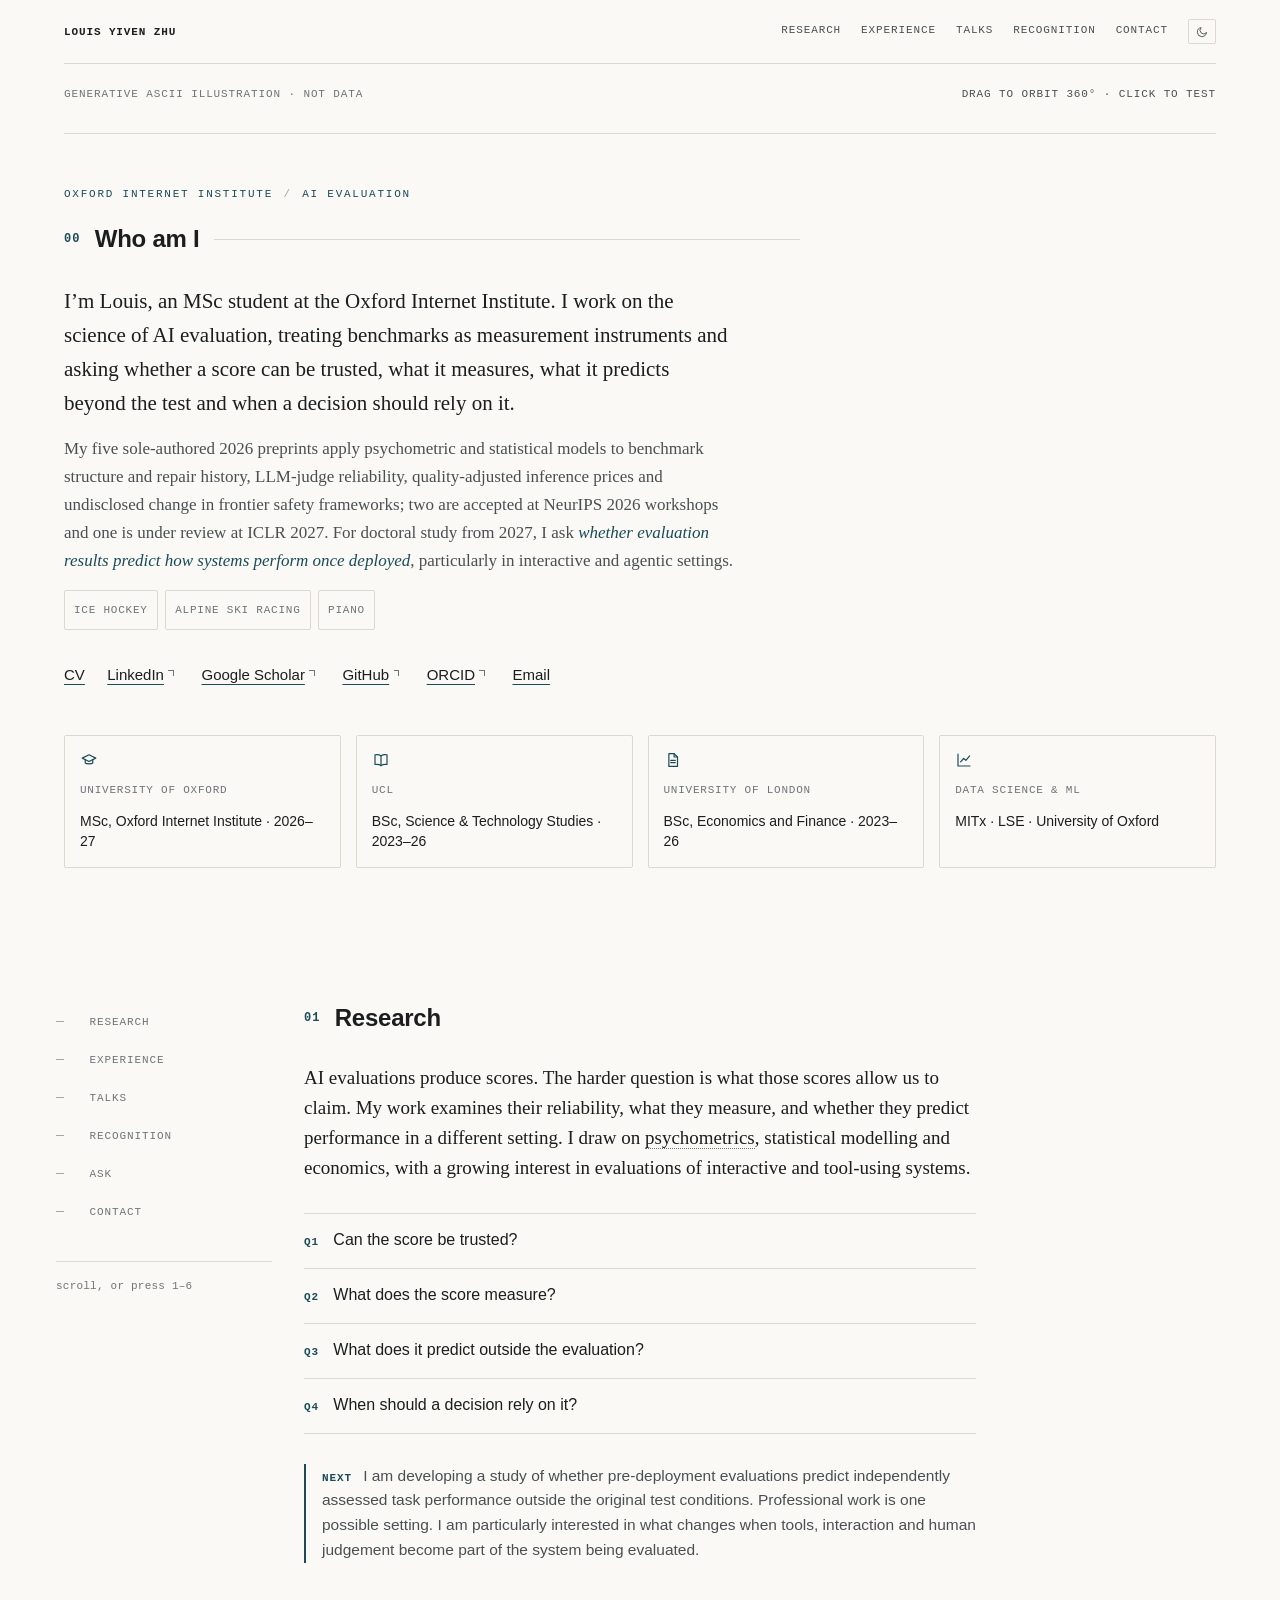
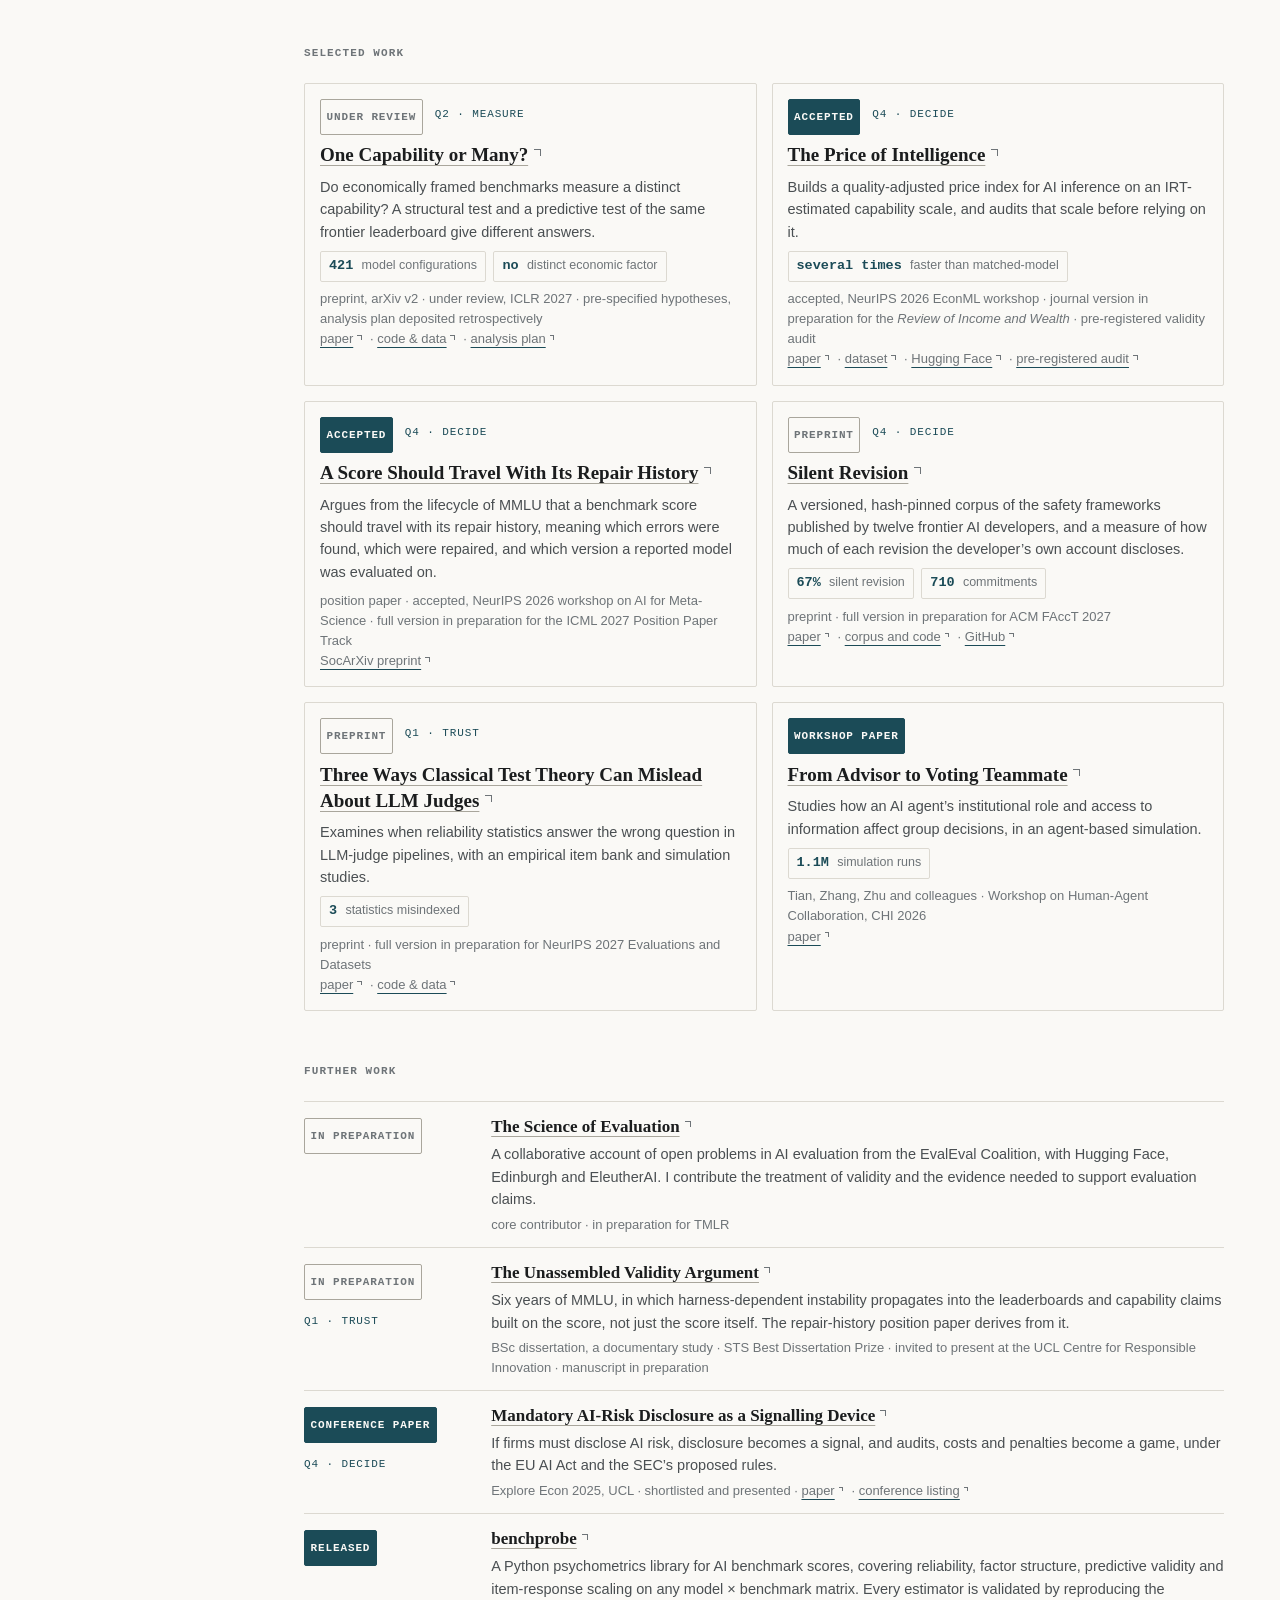
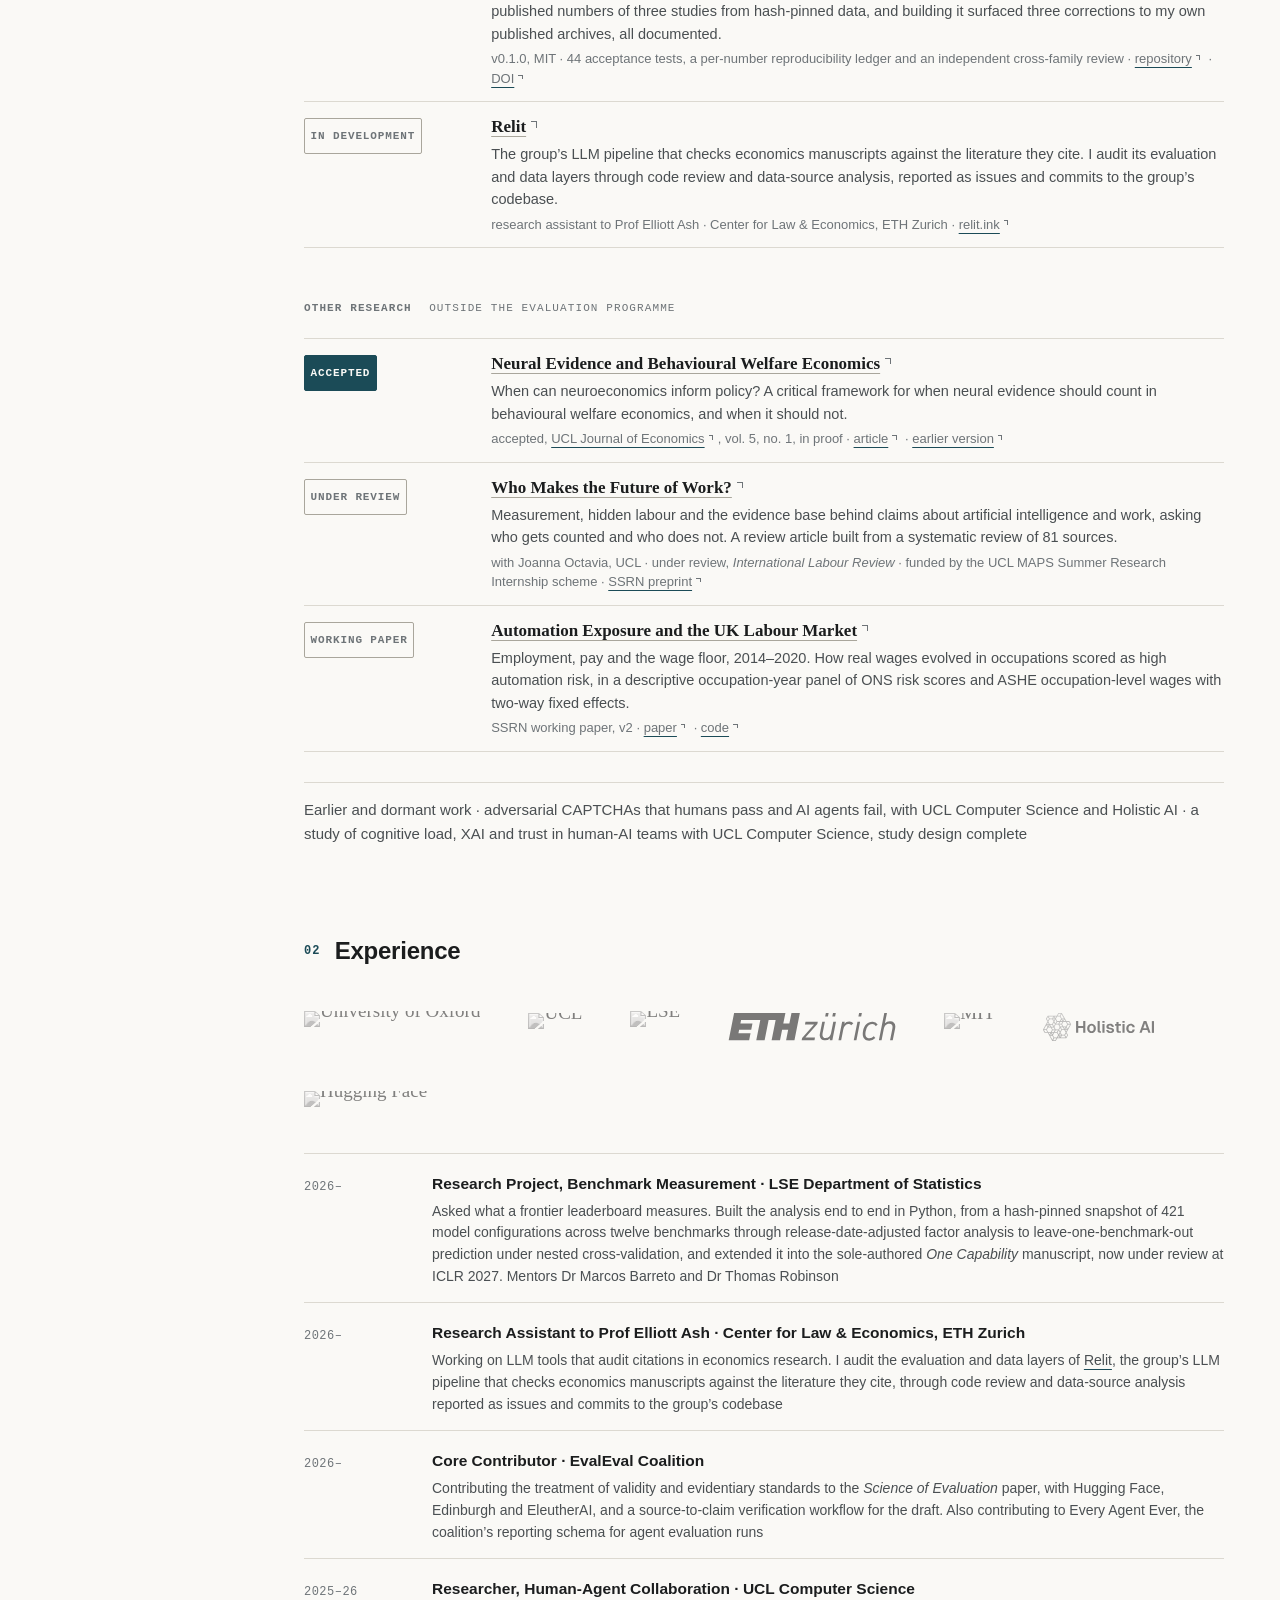
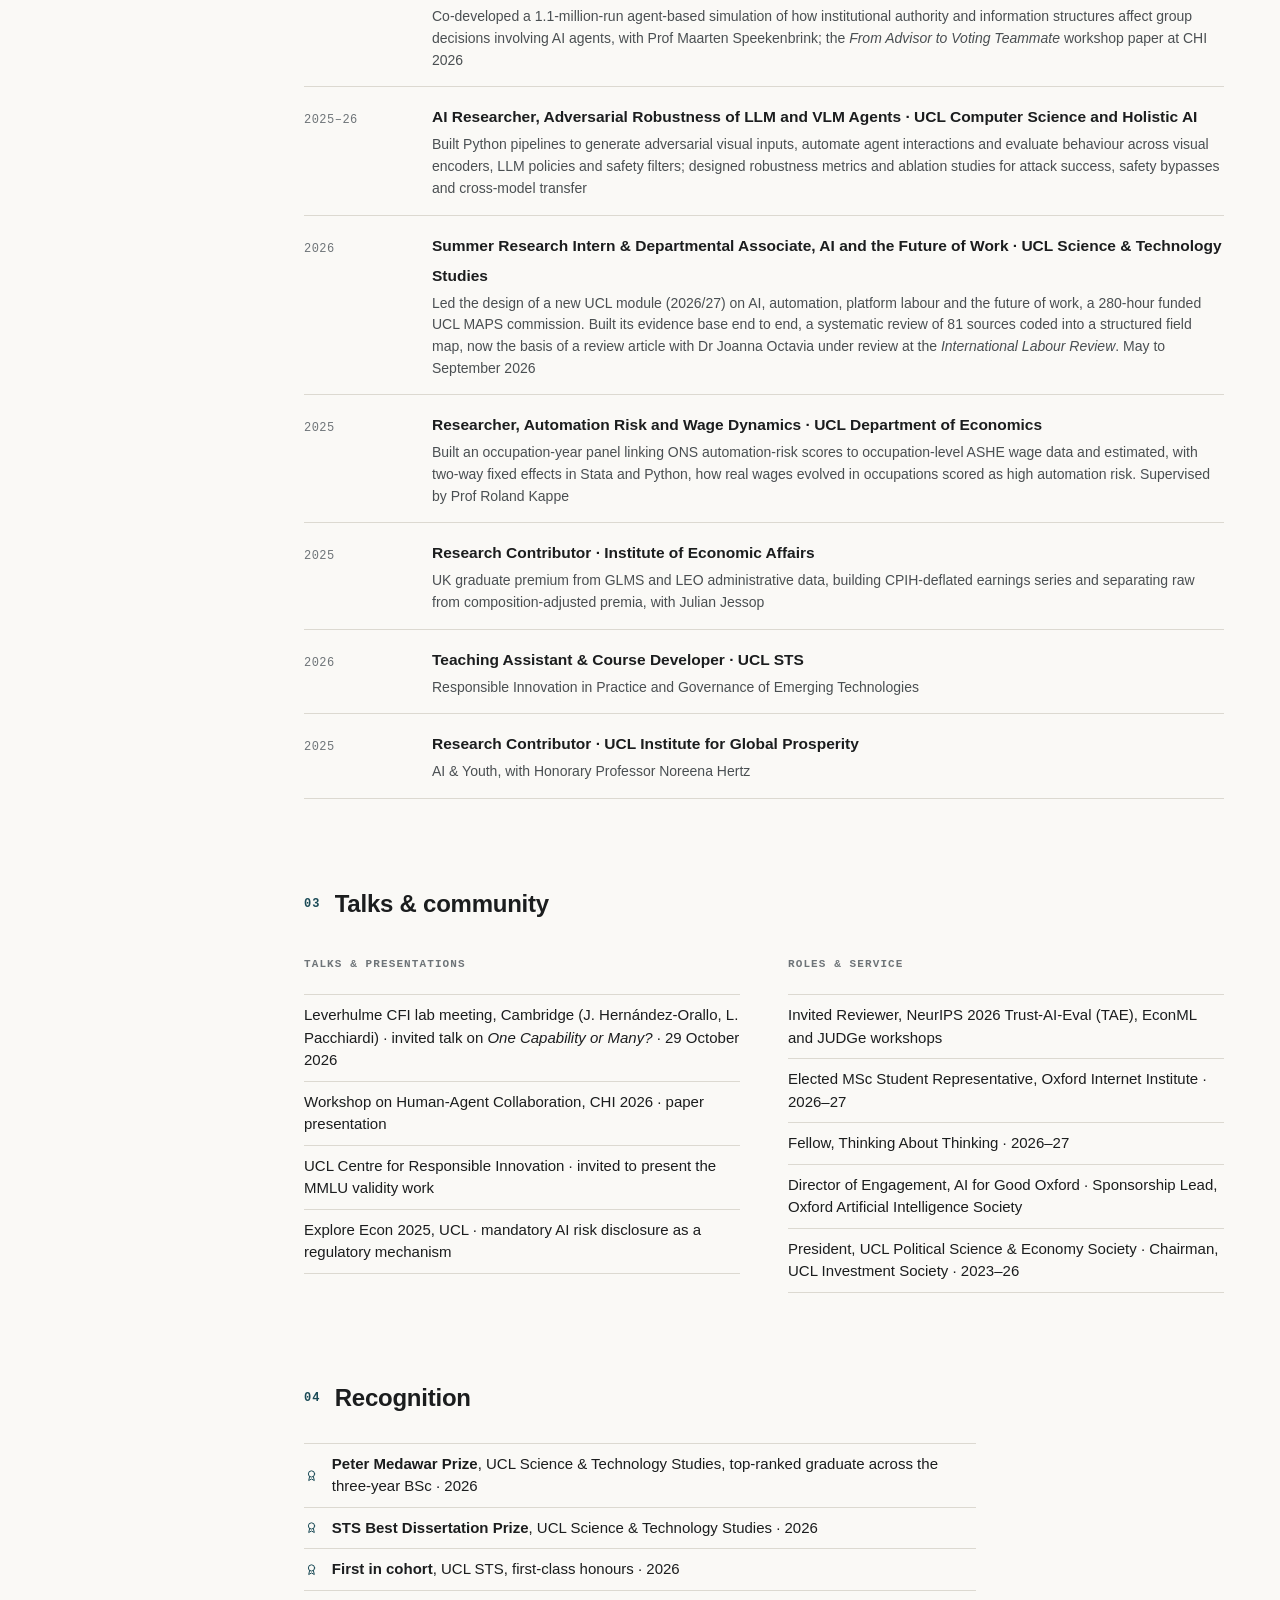
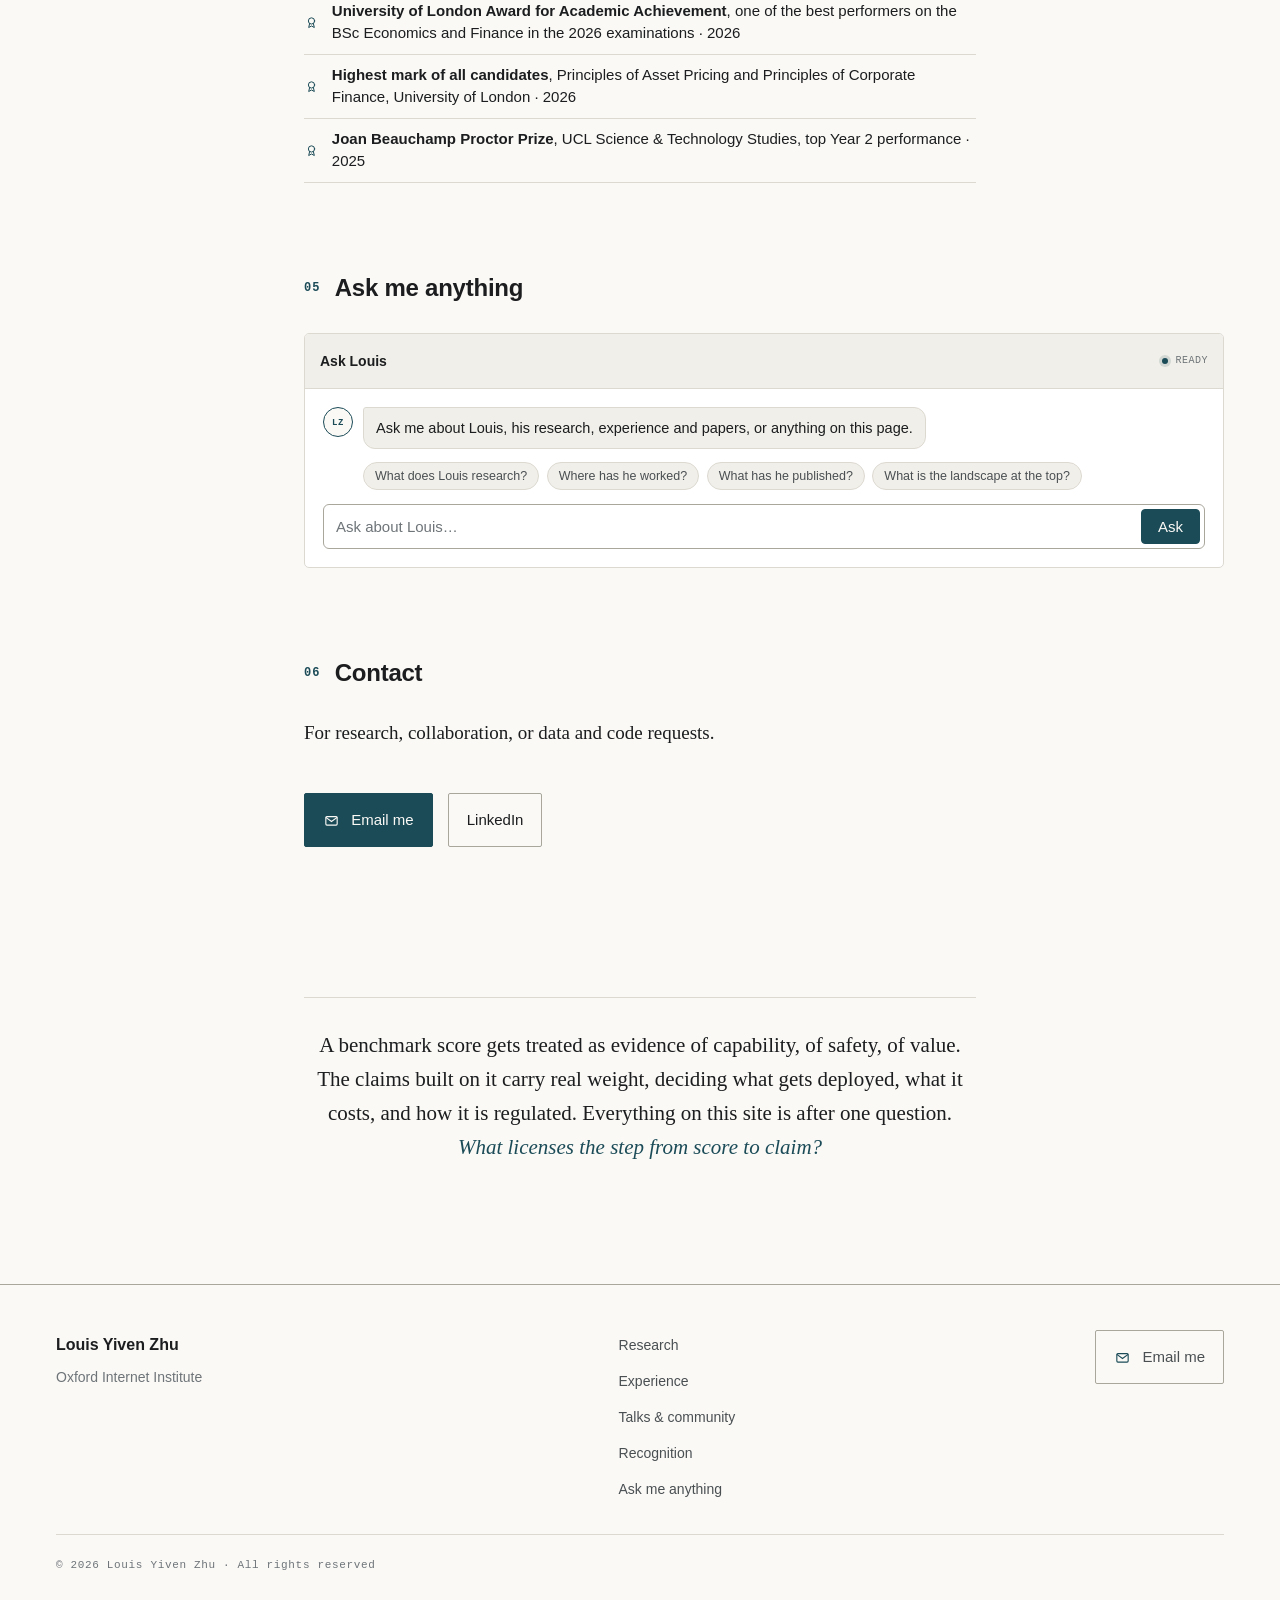
==== index.html @ 369f6ba1 "ETH Zurich role is now Research Assistant to Prof Elliott Ash Experience moves the role to second pl" ====
<!doctype html>
<html lang="en">
<head>
<meta charset="utf-8">
<meta name="viewport" content="width=device-width, initial-scale=1">
<title>Louis Yiven Zhu</title>
<meta name="description" content="Louis Yiven Zhu works on the science of AI evaluation, treating benchmarks as measurement instruments. MSc student, Oxford Internet Institute.">
<meta name="theme-color" content="#FAF9F6">

<link rel="canonical" href="https://louisyzhu.github.io/">
<meta name="author" content="Louis Yiven Zhu">

<!-- who this page is about, for search engines -->
<script type="application/ld+json">
{
  "@context": "https://schema.org",
  "@type": "Person",
  "name": "Louis Yiven Zhu",
  "alternateName": ["Louis Zhu", "Yiven Zhu"],
  "url": "https://louisyzhu.github.io/",
  "description": "Works on the science of AI evaluation, treating benchmarks as measurement instruments and asking whether a score can be trusted, what it measures, what it predicts beyond the test and when a decision should rely on it.",
  "jobTitle": "MSc student, Oxford Internet Institute",
  "affiliation": { "@type": "CollegeOrUniversity", "name": "Oxford Internet Institute, University of Oxford" },
  "alumniOf": [
    { "@type": "CollegeOrUniversity", "name": "UCL" },
    { "@type": "CollegeOrUniversity", "name": "University of London" }
  ],
  "knowsAbout": ["AI evaluation", "predictive validity", "benchmarking", "psychometrics", "LLM-as-judge", "human-AI interaction", "agentic AI", "economics and governance of AI"],
  "email": "mailto:yiven.zhu@oii.ox.ac.uk",
  "sameAs": [
    "https://www.linkedin.com/in/yiven-z",
    "https://scholar.google.com/citations?user=XCeO1nIAAAAJ",
    "https://github.com/louisyzhu",
    "https://orcid.org/0009-0001-5579-0340"
  ]
}
</script>
<meta property="og:type" content="website">
<meta property="og:url" content="https://louisyzhu.github.io/">
<meta property="og:title" content="Louis Yiven Zhu">
<meta property="og:description" content="Science of AI evaluation · benchmarks as measurement instruments · Oxford Internet Institute">
<meta property="og:image" content="https://louisyzhu.github.io/img/og.png">
<meta name="twitter:card" content="summary_large_image">
<meta name="twitter:title" content="Louis Yiven Zhu">
<meta name="twitter:description" content="Science of AI evaluation · benchmarks as measurement instruments · Oxford Internet Institute">
<link rel="icon" href="data:image/svg+xml,%3Csvg xmlns='http://www.w3.org/2000/svg' viewBox='0 0 16 16'%3E%3Crect width='16' height='16' fill='%23FAF9F6'/%3E%3Cg fill='%231B4B57'%3E%3Crect x='1' y='1' width='3' height='3'/%3E%3Crect x='5' y='1' width='3' height='3'/%3E%3Crect x='9' y='1' width='3' height='3' opacity='.55'/%3E%3Crect x='13' y='1' width='2' height='3' opacity='.2'/%3E%3Crect x='1' y='5' width='3' height='3'/%3E%3Crect x='5' y='5' width='3' height='3' opacity='.55'/%3E%3Crect x='9' y='5' width='3' height='3' opacity='.2'/%3E%3Crect x='1' y='9' width='3' height='3' opacity='.55'/%3E%3Crect x='5' y='9' width='3' height='3' opacity='.2'/%3E%3Crect x='1' y='13' width='3' height='2' opacity='.2'/%3E%3C/g%3E%3C/svg%3E">

<!-- runs before first paint so a stored theme never flashes -->
<script>var t=localStorage.getItem('theme');if(t)document.documentElement.style.colorScheme=t;</script>

<link rel="preload" href="fonts/spectral-400.woff2" as="font" type="font/woff2" crossorigin>
<link rel="preload" href="fonts/spectral-600.woff2" as="font" type="font/woff2" crossorigin>
<link rel="preload" href="fonts/public-sans-var.woff2" as="font" type="font/woff2" crossorigin>
<link rel="preload" href="fonts/plex-mono-400.woff2" as="font" type="font/woff2" crossorigin>
<link rel="stylesheet" href="styles.css?v=20261006">
</head>
<body id="top">

<svg style="display:none" aria-hidden="true">
  <symbol id="i-cap" viewBox="0 0 24 24"><path d="M3 9.5L12 5l9 4.5-9 4.5-9-4.5z"/><path d="M7 11.8V16c1.8 1.6 8.2 1.6 10 0v-4.2"/></symbol>
  <symbol id="i-award" viewBox="0 0 24 24"><circle cx="12" cy="9.5" r="5"/><path d="M9 13.8L7.5 20l4.5-2.4L16.5 20 15 13.8"/></symbol>
  <symbol id="i-doc" viewBox="0 0 24 24"><path d="M6.5 3.5h7L18 8v12.5H6.5z"/><path d="M13.5 3.5V8H18"/><path d="M9 12.5h6M9 15.5h6"/></symbol>
  <symbol id="i-chart" viewBox="0 0 24 24"><path d="M4 4v16h16"/><path d="M7.5 14.5l4-4.5 3 2.5 5-6"/></symbol>
  <symbol id="i-box" viewBox="0 0 24 24"><path d="M4.5 8L12 4l7.5 4v8L12 20l-7.5-4z"/><path d="M4.5 8L12 12l7.5-4M12 12v8"/></symbol>
  <symbol id="i-shield" viewBox="0 0 24 24"><path d="M12 3.5l7 2.8V12c0 4.5-3 7-7 8.5-4-1.5-7-4-7-8.5V6.3z"/><path d="M9 11.8l2.2 2.2 4-4.4"/></symbol>
  <symbol id="i-book" viewBox="0 0 24 24"><path d="M12 6.5C10 4.8 7 4.5 4 5v13c3-.5 6-.2 8 1.5 2-1.7 5-2 8-1.5V5c-3-.5-6-.2-8 1.5z"/><path d="M12 6.5v13"/></symbol>
  <symbol id="i-mail" viewBox="0 0 24 24"><rect x="4" y="6.5" width="16" height="12" rx="1.5"/><path d="M4.5 8l7.5 5.5L19.5 8"/></symbol>
  <symbol id="i-moon" viewBox="0 0 24 24"><path d="M19.5 13.5A7.8 7.8 0 1110.5 4.5a6.2 6.2 0 009 9z"/></symbol>
</svg>

<a class="skip-link" href="#research">Skip to content</a>
<div class="progress" aria-hidden="true"><b></b></div>

<div class="topbar">
  <p class="wordmark"><a href="#top">Louis Yiven Zhu</a></p>
  <nav aria-label="Primary">
    <a href="#research">research</a>
    <a href="#experience">experience</a>
    <a href="#talks">talks</a>
    <a href="#recognition">recognition</a>
    <a href="#contact">contact</a>
    <button class="icon-btn" id="theme" type="button" aria-label="Invert colours"><svg class="icon"><use href="#i-moon"/></svg></button>
  </nav>
</div>

<!-- ================================================================
     HERO, a generative illustration.
     A three-dimensional ASCII landscape drawn only in typed characters.
     It encodes no data: the benchmark names are labels on an imaginary
     terrain. Hover bends it, dragging changes the view, and clicking
     sends a pulse across the surface.
     ================================================================ -->
<header class="hero-wrap" id="intro">
  <figure class="banner" id="field" data-scene="frontier" role="img" tabindex="0" aria-label="A decorative, generative ASCII landscape. It encodes no data: the benchmark names are labels on an imaginary terrain. Hover deforms the surface, drag horizontally to orbit through 360 degrees, and click to send a pulse. Arrow keys orbit the scene and Enter sends the same pulse.">
    <noscript><style>.banner .stack{display:none}.banner{border:0}</style></noscript>
    <div class="banner-head" aria-hidden="true">
      <span>Generative ASCII illustration &middot; not data</span>
      <span class="hint frontier-readout">drag to orbit 360&deg; &middot; click to test</span>
    </div>
    <div class="stack" aria-hidden="true">
      <pre class="l-far"></pre>
      <pre class="l-ghost"></pre>
      <pre class="l-mid"></pre>
      <pre class="l-near"></pre>
      <pre class="crest"></pre>
      <div class="mist"></div>
    </div>
  </figure>

  <div class="hero">
    <p class="eyebrow"><span>Oxford Internet Institute</span><span class="eyebrow-sep" aria-hidden="true">/</span><span>AI Evaluation</span></p>
    <h1 class="sec-h"><span class="n">00</span>Who am I</h1>
    <p class="lede">I&rsquo;m Louis, an MSc student at the Oxford Internet Institute. I work on the science of AI evaluation, treating benchmarks as measurement instruments and asking whether a score can be trusted, what it measures, what it predicts beyond the test and when a decision should rely on it.</p>
    <p class="hero-more">My five sole-authored 2026 preprints apply psychometric and statistical models to benchmark structure and repair history, LLM-judge reliability, quality-adjusted inference prices and undisclosed change in frontier safety frameworks; two are accepted at NeurIPS 2026 workshops and one is under review at ICLR 2027. For doctoral study from 2027, I ask <em>whether evaluation results predict how systems perform once deployed</em>, particularly in interactive and agentic settings.</p>
    <p class="offdesk"><span>ice hockey</span><span>alpine ski racing</span><span>piano</span></p>
    <div class="utility">
      <a href="Louis_Zhu_CV_Oct2026.pdf">CV</a>
      <a class="ext" href="https://www.linkedin.com/in/yiven-z">LinkedIn</a>
      <a class="ext" href="https://scholar.google.com/citations?user=XCeO1nIAAAAJ&amp;hl=en">Google Scholar</a>
      <a class="ext" href="https://github.com/louisyzhu">GitHub</a>
      <a class="ext" href="https://orcid.org/0009-0001-5579-0340">ORCID</a>
      <a href="mailto:yiven.zhu@oii.ox.ac.uk">Email</a>
    </div>
  </div>

  <ul class="facts">
    <li class="fact"><svg class="icon"><use href="#i-cap"/></svg><span class="fact-k">University of Oxford</span><span class="fact-v">MSc, Oxford Internet Institute &middot; 2026&ndash;27</span></li>
    <li class="fact"><svg class="icon"><use href="#i-book"/></svg><span class="fact-k">UCL</span><span class="fact-v">BSc, Science &amp; Technology Studies &middot; 2023&ndash;26</span></li>
    <li class="fact"><svg class="icon"><use href="#i-doc"/></svg><span class="fact-k">University of London</span><span class="fact-v">BSc, Economics and Finance &middot; 2023&ndash;26</span></li>
    <li class="fact"><svg class="icon"><use href="#i-chart"/></svg><span class="fact-k">Data Science &amp; ML</span><span class="fact-v">MITx &middot; LSE &middot; University of Oxford</span></li>
  </ul>
</header>

<main>

  <nav class="spine" aria-label="Sections">
    <ol>
      <li><a href="#research"><span>research</span></a></li>
      <li><a href="#experience"><span>experience</span></a></li>
      <li><a href="#talks"><span>talks</span></a></li>
      <li><a href="#recognition"><span>recognition</span></a></li>
      <li><a href="#ask"><span>ask</span></a></li>
      <li><a href="#contact"><span>contact</span></a></li>
    </ol>
    <p class="legend">scroll, or press 1&ndash;6</p>
  </nav>

  <!-- ============================================================ -->
  <section id="research">
    <h2><span class="n">01</span>Research</h2>

    <p>AI evaluations produce scores. The harder question is what those scores allow us to claim. My work examines their reliability, what they measure, and whether they predict performance in a different setting. I draw on <span class="pop term" tabindex="0">psychometrics<span class="pop-body" role="note">The statistics of human testing, which asks whether a test is reliable, comparable, and measuring what it claims.</span></span>, statistical modelling and economics, with a growing interest in evaluations of interactive and tool-using systems.</p>

    <ol class="qlist">
      <li><span class="q-n">Q1</span>Can the score be trusted?</li>
      <li><span class="q-n">Q2</span>What does the score measure?</li>
      <li><span class="q-n">Q3</span>What does it predict outside the evaluation?</li>
      <li><span class="q-n">Q4</span>When should a decision rely on it?</li>
    </ol>

    <p class="next"><span class="next-k">Next</span>I am developing a study of whether pre-deployment evaluations predict independently assessed task performance outside the original test conditions. Professional work is one possible setting. I am particularly interested in what changes when tools, interaction and human judgement become part of the system being evaluated.</p>

    <h3 class="mini-h sub-h" id="selected">Selected work</h3>
    <div class="pubs">
      <article class="pub">
        <div class="pub-top"><span class="status is-pending">under review</span><span class="layer">Q2 &middot; measure</span></div>
        <h4 class="pub-title"><a class="ext" href="https://arxiv.org/abs/2608.29420">One Capability or Many?</a></h4>
        <p>Do economically framed benchmarks measure a distinct capability? A structural test and a predictive test of the same frontier leaderboard give different answers.</p>
        <p class="stat-row">
          <span class="pop"><span class="stat-chip" tabindex="0"><b>421</b> model configurations</span><span class="pop-body" role="note">Hash-pinned frontier model configurations across a frozen battery of twelve benchmarks, four of them economically framed. Of these configurations, 103 carry all three sparsely scored economic benchmarks and 96 carry all twelve.</span></span>
          <span class="pop"><span class="stat-chip" tabindex="0"><b>no</b> distinct economic factor</span><span class="pop-body" role="note">Under the pre-specified dimensionality rule, the economic benchmarks form no distinct factor. Under linear learners, a multi-factor representation of the other benchmarks still predicts held-out economic scores better than a mean-score index, and the advantage reverses for tree learners.</span></span>
        </p>
        <p class="pub-meta">preprint, arXiv v2 &middot; under review, ICLR 2027 &middot; pre-specified hypotheses, analysis plan deposited retrospectively<br><a class="ext" href="https://arxiv.org/abs/2608.29420">paper</a> &middot; <a class="ext" href="https://github.com/louisyzhu/frontier-ai-economic-validity">code &amp; data</a> &middot; <a class="ext" href="https://doi.org/10.17605/OSF.IO/VD34J">analysis plan</a></p>
      </article>

      <article class="pub">
        <div class="pub-top"><span class="status is-published">accepted</span><span class="layer">Q4 &middot; decide</span></div>
        <h4 class="pub-title"><a class="ext" href="https://arxiv.org/abs/2608.29843">The Price of Intelligence</a></h4>
        <p>Builds a quality-adjusted price index for AI inference on an IRT-estimated capability scale, and audits that scale before relying on it.</p>
        <p class="stat-row">
          <span class="pop"><span class="stat-chip" tabindex="0"><b>several times</b> faster than matched-model</span><span class="pop-body" role="note">Quality-adjusted inference prices fell several times faster than matched-model methods record. The figures follow with the revised preprint in November.</span></span>
        </p>
        <p class="pub-meta">accepted, NeurIPS 2026 EconML workshop &middot; journal version in preparation for the <em>Review of Income and Wealth</em> &middot; pre-registered validity audit<br><a class="ext" href="https://arxiv.org/abs/2608.29843">paper</a> &middot; <a class="ext" href="https://doi.org/10.5281/zenodo.22177190">dataset</a> &middot; <a class="ext" href="https://huggingface.co/datasets/louisyzhu/price-of-intelligence">Hugging Face</a> &middot; <a class="ext" href="https://doi.org/10.17605/OSF.IO/5UQJ2">pre-registered audit</a></p>
      </article>

      <article class="pub">
        <div class="pub-top"><span class="status is-published">accepted</span><span class="layer">Q4 &middot; decide</span></div>
        <h4 class="pub-title"><a class="ext" href="https://doi.org/10.31235/osf.io/7bg8r_v2">A Score Should Travel With Its Repair History</a></h4>
        <p>Argues from the lifecycle of MMLU that a benchmark score should travel with its repair history, meaning which errors were found, which were repaired, and which version a reported model was evaluated on.</p>
        <p class="pub-meta">position paper &middot; accepted, NeurIPS 2026 workshop on AI for Meta-Science &middot; full version in preparation for the ICML 2027 Position Paper Track<br><a class="ext" href="https://doi.org/10.31235/osf.io/7bg8r_v2">SocArXiv preprint</a></p>
      </article>

      <article class="pub">
        <div class="pub-top"><span class="status is-pending">preprint</span><span class="layer">Q4 &middot; decide</span></div>
        <h4 class="pub-title"><a class="ext" href="https://arxiv.org/abs/2609.08789">Silent Revision</a></h4>
        <p>A versioned, hash-pinned corpus of the safety frameworks published by twelve frontier AI developers, and a measure of how much of each revision the developer&rsquo;s own account discloses.</p>
        <p class="stat-row">
          <span class="pop"><span class="stat-chip" tabindex="0"><b>67%</b> silent revision</span><span class="pop-body" role="note">Share of material changes not identifiable from the developer&rsquo;s own account of the revision, under the strict criterion, with a 95% interval of 62% to 72%. Under the lenient criterion the share is 53%.</span></span>
          <span class="pop"><span class="stat-chip" tabindex="0"><b>710</b> commitments</span><span class="pop-body" role="note">Commitment instances traced across twelve consecutive version pairs of the developers&rsquo; safety frameworks.</span></span>
        </p>
        <p class="pub-meta">preprint &middot; full version in preparation for ACM FAccT 2027<br><a class="ext" href="https://arxiv.org/abs/2609.08789">paper</a> &middot; <a class="ext" href="https://doi.org/10.5281/zenodo.22670700">corpus and code</a> &middot; <a class="ext" href="https://github.com/louisyzhu/frontier-safety-framework-corpus">GitHub</a></p>
      </article>

      <article class="pub">
        <div class="pub-top"><span class="status is-pending">preprint</span><span class="layer">Q1 &middot; trust</span></div>
        <h4 class="pub-title"><a class="ext" href="https://arxiv.org/abs/2609.29709">Three Ways Classical Test Theory Can Mislead About LLM Judges</a></h4>
        <p>Examines when reliability statistics answer the wrong question in LLM-judge pipelines, with an empirical item bank and simulation studies.</p>
        <p class="stat-row">
          <span class="pop"><span class="stat-chip" tabindex="0"><b>3</b> statistics misindexed</span><span class="pop-body" role="note">KR-20, the dependability index and Livingston-Lewis classification accuracy, each answering a question the judge pipeline does not ask.</span></span>
        </p>
        <p class="pub-meta">preprint &middot; full version in preparation for NeurIPS 2027 Evaluations and Datasets<br><a class="ext" href="https://arxiv.org/abs/2609.29709">paper</a> &middot; <a class="ext" href="https://github.com/louisyzhu/llm-judge-reliability">code &amp; data</a></p>
      </article>

      <article class="pub">
        <div class="pub-top"><span class="status is-published">workshop paper</span></div>
        <h4 class="pub-title"><a class="ext" href="https://chi26workshop-human-agent-collaboration.hailab.io/assets/papers/36%20-%20From%20Advisor%20to%20Voting%20Teammate%20Institutional%20Authority%20and%20Information%20Structures%20of%20AI%20Agents%20in%20Bounded-Rational%20Human%20Groups.pdf">From Advisor to Voting Teammate</a></h4>
        <p>Studies how an AI agent&rsquo;s institutional role and access to information affect group decisions, in an agent-based simulation.</p>
        <p class="stat-row">
          <span class="pop"><span class="stat-chip" tabindex="0"><b>1.1M</b> simulation runs</span><span class="pop-body" role="note">Runs of the agent-based model across authority structures and information conditions. A simulation, not a human-participant experiment.</span></span>
        </p>
        <p class="pub-meta">Tian, Zhang, Zhu and colleagues &middot; Workshop on Human-Agent Collaboration, CHI 2026<br><a class="ext" href="https://chi26workshop-human-agent-collaboration.hailab.io/assets/papers/36%20-%20From%20Advisor%20to%20Voting%20Teammate%20Institutional%20Authority%20and%20Information%20Structures%20of%20AI%20Agents%20in%20Bounded-Rational%20Human%20Groups.pdf">paper</a></p>
      </article>
    </div>

    <h3 class="mini-h sub-h">Further work</h3>
    <ul class="worklist">
      <li>
        <div class="wl-side"><span class="status is-pending">in preparation</span></div>
        <div>
          <h4 class="wl-title"><a class="ext" href="https://evalevalai.com">The Science of Evaluation</a></h4>
          <p class="wl-desc">A collaborative account of open problems in AI evaluation from the EvalEval Coalition, with Hugging Face, Edinburgh and EleutherAI. I contribute the treatment of validity and the evidence needed to support evaluation claims.</p>
          <p class="wl-meta">core contributor &middot; in preparation for TMLR</p>
        </div>
      </li>
      <li>
        <div class="wl-side"><span class="status is-pending">in preparation</span><span class="layer">Q1 &middot; trust</span></div>
        <div>
          <h4 class="wl-title"><a class="ext" href="https://drive.google.com/file/d/16Pul0tHNa0pGW-a8w9Y53BetsqL0BqaO/view">The Unassembled Validity Argument</a></h4>
          <p class="wl-desc">Six years of MMLU, in which harness-dependent instability propagates into the leaderboards and capability claims built on the score, not just the score itself. The repair-history position paper derives from it.</p>
          <p class="wl-meta">BSc dissertation, a documentary study &middot; STS Best Dissertation Prize &middot; invited to present at the UCL Centre for Responsible Innovation &middot; manuscript in preparation</p>
        </div>
      </li>
      <li>
        <div class="wl-side"><span class="status is-published">conference paper</span><span class="layer">Q4 &middot; decide</span></div>
        <div>
          <h4 class="wl-title"><a class="ext" href="https://doi.org/10.2139/ssrn.5736722">Mandatory AI-Risk Disclosure as a Signalling Device</a></h4>
          <p class="wl-desc">If firms must disclose AI risk, disclosure becomes a signal, and audits, costs and penalties become a game, under the EU AI Act and the SEC&rsquo;s proposed rules.</p>
          <p class="wl-meta">Explore Econ 2025, UCL &middot; shortlisted and presented &middot; <a class="ext" href="https://doi.org/10.2139/ssrn.5736722">paper</a> &middot; <a class="ext" href="https://www.ucl.ac.uk/social-historical-sciences/explore-econ-shortlisted-submissions-2025">conference listing</a></p>
        </div>
      </li>
      <li>
        <div class="wl-side"><span class="status is-published">released</span></div>
        <div>
          <h4 class="wl-title"><a class="ext" href="https://github.com/louisyzhu/benchprobe">benchprobe</a></h4>
          <p class="wl-desc">A Python psychometrics library for AI benchmark scores, covering reliability, factor structure, predictive validity and item-response scaling on any model &times; benchmark matrix. Every estimator is validated by reproducing the published numbers of three studies from hash-pinned data, and building it surfaced three corrections to my own published archives, all documented.</p>
          <p class="wl-meta">v0.1.0, MIT &middot; 44 acceptance tests, a per-number reproducibility ledger and an independent cross-family review &middot; <a class="ext" href="https://github.com/louisyzhu/benchprobe">repository</a> &middot; <a class="ext" href="https://doi.org/10.5281/zenodo.22705351">DOI</a></p>
        </div>
      </li>
      <li>
        <div class="wl-side"><span class="status is-pending">in development</span></div>
        <div>
          <h4 class="wl-title"><a class="ext" href="https://relit.ink/">Relit</a></h4>
          <p class="wl-desc">The group&rsquo;s LLM pipeline that checks economics manuscripts against the literature they cite. I audit its evaluation and data layers through code review and data-source analysis, reported as issues and commits to the group&rsquo;s codebase.</p>
          <p class="wl-meta">research assistant to Prof Elliott Ash &middot; Center for Law &amp; Economics, ETH Zurich &middot; <a class="ext" href="https://relit.ink/">relit.ink</a></p>
        </div>
      </li>
    </ul>

    <h3 class="mini-h sub-h">Other research <span class="sub-h-note">outside the evaluation programme</span></h3>
    <ul class="worklist">
      <li>
        <div class="wl-side"><span class="status is-published">accepted</span></div>
        <div>
          <h4 class="wl-title"><a class="ext" href="https://doi.org/10.14324/111.444.2755-0877.2257">Neural Evidence and Behavioural Welfare Economics</a></h4>
          <p class="wl-desc">When can neuroeconomics inform policy? A critical framework for when neural evidence should count in behavioural welfare economics, and when it should not.</p>
          <p class="wl-meta">accepted, <a class="ext" href="https://student-journals.ucl.ac.uk/UJE/">UCL Journal of Economics</a>, vol. 5, no. 1, in proof &middot; <a class="ext" href="https://doi.org/10.14324/111.444.2755-0877.2257">article</a> &middot; <a class="ext" href="https://doi.org/10.48550/arXiv.2511.19548">earlier version</a></p>
        </div>
      </li>
      <li>
        <div class="wl-side"><span class="status is-pending">under review</span></div>
        <div>
          <h4 class="wl-title"><a class="ext" href="https://doi.org/10.2139/ssrn.7544498">Who Makes the Future of Work?</a></h4>
          <p class="wl-desc">Measurement, hidden labour and the evidence base behind claims about artificial intelligence and work, asking who gets counted and who does not. A review article built from a systematic review of 81 sources.</p>
          <p class="wl-meta">with Joanna Octavia, UCL &middot; under review, <em>International Labour Review</em> &middot; funded by the UCL MAPS Summer Research Internship scheme &middot; <a class="ext" href="https://doi.org/10.2139/ssrn.7544498">SSRN preprint</a></p>
        </div>
      </li>
      <li>
        <div class="wl-side"><span class="status is-pending">working paper</span></div>
        <div>
          <h4 class="wl-title"><a class="ext" href="https://doi.org/10.2139/ssrn.5736503">Automation Exposure and the UK Labour Market</a></h4>
          <p class="wl-desc">Employment, pay and the wage floor, 2014&ndash;2020. How real wages evolved in occupations scored as high automation risk, in a descriptive occupation-year panel of ONS risk scores and ASHE occupation-level wages with two-way fixed effects.</p>
          <p class="wl-meta">SSRN working paper, v2 &middot; <a class="ext" href="https://doi.org/10.2139/ssrn.5736503">paper</a> &middot; <a class="ext" href="https://github.com/louisyzhu/ai-risk-uk-wage-panel">code</a></p>
        </div>
      </li>
    </ul>

    <p class="also">Earlier and dormant work &middot; adversarial CAPTCHAs that humans pass and AI agents fail, with UCL&nbsp;Computer&nbsp;Science and Holistic&nbsp;AI &middot; a study of cognitive load, XAI and trust in human-AI teams with UCL&nbsp;Computer&nbsp;Science, study design complete</p>
  </section>

  <!-- ============================================================ -->
  <section id="experience">
    <h2><span class="n">02</span>Experience</h2>

    <div class="orgs" aria-label="Institutions">
      <a href="https://www.oii.ox.ac.uk/" aria-label="Oxford Internet Institute"><img src="img/oxford.svg" alt="University of Oxford" class="org org-tall"></a>
      <a href="https://www.ucl.ac.uk/" aria-label="UCL"><img src="img/ucl.svg" alt="UCL" class="org"></a>
      <a href="https://www.lse.ac.uk/statistics" aria-label="LSE Department of Statistics"><img src="img/lse.svg" alt="LSE" class="org org-tall"></a>
      <a href="https://lawecon.ethz.ch/group/professors/ash.html" aria-label="ETH Zurich, Center for Law and Economics"><img src="img/eth.svg" alt="ETH Zurich" class="org"></a>
      <a href="https://micromasters.mit.edu/ds/" aria-label="MITx MicroMasters in Statistics and Data Science"><img src="img/mit.svg" alt="MIT" class="org"></a>
      <a href="https://www.holisticai.com/" aria-label="Holistic AI"><img src="img/holisticai.svg" alt="Holistic AI" class="org"></a>
      <a href="https://evalevalai.com/" aria-label="EvalEval Coalition"><img src="img/hf.svg" alt="Hugging Face" class="org org-tall"></a>
    </div>

    <div class="xp-list">
      <div class="xp">
        <span class="xp-when">2026&ndash;</span>
        <div class="xp-body">
          <p class="xp-role">Research Project, Benchmark Measurement &middot; LSE Department of Statistics</p>
          <p class="xp-desc">Asked what a frontier leaderboard measures. Built the analysis end to end in Python, from a hash-pinned snapshot of 421 model configurations across twelve benchmarks through release-date-adjusted factor analysis to leave-one-benchmark-out prediction under nested cross-validation, and extended it into the sole-authored <em>One Capability</em> manuscript, now under review at ICLR 2027. Mentors Dr Marcos Barreto and Dr Thomas Robinson</p>
        </div>
      </div>
      <div class="xp">
        <span class="xp-when">2026&ndash;</span>
        <div class="xp-body">
          <p class="xp-role">Research Assistant to Prof Elliott Ash &middot; Center for Law &amp; Economics, ETH Zurich</p>
          <p class="xp-desc">Working on LLM tools that audit citations in economics research. I audit the evaluation and data layers of <a href="https://relit.ink/">Relit</a>, the group&rsquo;s LLM pipeline that checks economics manuscripts against the literature they cite, through code review and data-source analysis reported as issues and commits to the group&rsquo;s codebase</p>
        </div>
      </div>
      <div class="xp">
        <span class="xp-when">2026&ndash;</span>
        <div class="xp-body">
          <p class="xp-role">Core Contributor &middot; EvalEval Coalition</p>
          <p class="xp-desc">Contributing the treatment of validity and evidentiary standards to the <em>Science of Evaluation</em> paper, with Hugging Face, Edinburgh and EleutherAI, and a source-to-claim verification workflow for the draft. Also contributing to Every Agent Ever, the coalition&rsquo;s reporting schema for agent evaluation runs</p>
        </div>
      </div>
      <div class="xp">
        <span class="xp-when">2025&ndash;26</span>
        <div class="xp-body">
          <p class="xp-role">Researcher, Human-Agent Collaboration &middot; UCL Computer Science</p>
          <p class="xp-desc">Co-developed a 1.1-million-run agent-based simulation of how institutional authority and information structures affect group decisions involving AI agents, with Prof Maarten Speekenbrink; the <em>From Advisor to Voting Teammate</em> workshop paper at CHI 2026</p>
        </div>
      </div>
      <div class="xp">
        <span class="xp-when">2025&ndash;26</span>
        <div class="xp-body">
          <p class="xp-role">AI Researcher, Adversarial Robustness of LLM and VLM Agents &middot; UCL Computer Science and Holistic AI</p>
          <p class="xp-desc">Built Python pipelines to generate adversarial visual inputs, automate agent interactions and evaluate behaviour across visual encoders, LLM policies and safety filters; designed robustness metrics and ablation studies for attack success, safety bypasses and cross-model transfer</p>
        </div>
      </div>
      <div class="xp">
        <span class="xp-when">2026</span>
        <div class="xp-body">
          <p class="xp-role">Summer Research Intern &amp; Departmental Associate, AI and the Future of Work &middot; UCL Science &amp; Technology Studies</p>
          <p class="xp-desc">Led the design of a new UCL module (2026/27) on AI, automation, platform labour and the future of work, a 280-hour funded UCL MAPS commission. Built its evidence base end to end, a systematic review of 81 sources coded into a structured field map, now the basis of a review article with Dr Joanna Octavia under review at the <em>International Labour Review</em>. May to September 2026</p>
        </div>
      </div>
      <div class="xp">
        <span class="xp-when">2025</span>
        <div class="xp-body">
          <p class="xp-role">Researcher, Automation Risk and Wage Dynamics &middot; UCL Department of Economics</p>
          <p class="xp-desc">Built an occupation-year panel linking ONS automation-risk scores to occupation-level ASHE wage data and estimated, with two-way fixed effects in Stata and Python, how real wages evolved in occupations scored as high automation risk. Supervised by Prof Roland Kappe</p>
        </div>
      </div>
      <div class="xp">
        <span class="xp-when">2025</span>
        <div class="xp-body">
          <p class="xp-role">Research Contributor &middot; Institute of Economic Affairs</p>
          <p class="xp-desc">UK graduate premium from GLMS and LEO administrative data, building CPIH-deflated earnings series and separating raw from composition-adjusted premia, with Julian Jessop</p>
        </div>
      </div>
      <div class="xp">
        <span class="xp-when">2026</span>
        <div class="xp-body">
          <p class="xp-role">Teaching Assistant &amp; Course Developer &middot; UCL STS</p>
          <p class="xp-desc">Responsible Innovation in Practice and Governance of Emerging Technologies</p>
        </div>
      </div>
      <div class="xp">
        <span class="xp-when">2025</span>
        <div class="xp-body">
          <p class="xp-role">Research Contributor &middot; UCL Institute for Global Prosperity</p>
          <p class="xp-desc">AI &amp; Youth, with Honorary Professor Noreena Hertz</p>
        </div>
      </div>
    </div>
  </section>

  <!-- ============================================================ -->
  <section id="talks">
    <h2><span class="n">03</span>Talks &amp; community</h2>

    <div class="cols-2">
      <div>
        <h3 class="mini-h">Talks &amp; presentations</h3>
        <ul class="plain-list">
          <li>Leverhulme CFI lab meeting, Cambridge (J. Hern&aacute;ndez-Orallo, L. Pacchiardi) &middot; invited talk on <em>One Capability or Many?</em> &middot; 29 October 2026</li>
          <li>Workshop on Human-Agent Collaboration, CHI 2026 &middot; paper presentation</li>
          <li>UCL Centre for Responsible Innovation &middot; invited to present the MMLU validity work</li>
          <li>Explore Econ 2025, UCL &middot; mandatory AI risk disclosure as a regulatory mechanism</li>
        </ul>
      </div>
      <div>
        <h3 class="mini-h">Roles &amp; service</h3>
        <ul class="plain-list">
          <li>Invited Reviewer, NeurIPS 2026 Trust-AI-Eval (TAE), EconML and JUDGe workshops</li>
          <li>Elected MSc Student Representative, Oxford Internet Institute &middot; 2026&ndash;27</li>
          <li>Fellow, Thinking About Thinking &middot; 2026&ndash;27</li>
          <li>Director of Engagement, AI for Good Oxford &middot; Sponsorship Lead, Oxford Artificial Intelligence Society</li>
          <li>President, UCL Political Science &amp; Economy Society &middot; Chairman, UCL Investment Society &middot; 2023&ndash;26</li>
        </ul>
      </div>
  </section>

  <!-- ============================================================ -->
  <section id="recognition">
    <h2><span class="n">04</span>Recognition</h2>

    <ul class="plain-list award-list">
      <li><svg class="icon"><use href="#i-award"/></svg><span><strong>Peter Medawar Prize</strong>, UCL Science &amp; Technology Studies, top-ranked graduate across the three-year BSc &middot; 2026</span></li>
      <li><svg class="icon"><use href="#i-award"/></svg><span><strong>STS Best Dissertation Prize</strong>, UCL Science &amp; Technology Studies &middot; 2026</span></li>
      <li><svg class="icon"><use href="#i-award"/></svg><span><strong>First in cohort</strong>, UCL STS, first-class honours &middot; 2026</span></li>
      <li><svg class="icon"><use href="#i-award"/></svg><span><strong>University of London Award for Academic Achievement</strong>, one of the best performers on the BSc Economics and Finance in the 2026 examinations &middot; 2026</span></li>
      <li><svg class="icon"><use href="#i-award"/></svg><span><strong>Highest mark of all candidates</strong>, Principles of Asset Pricing and Principles of Corporate Finance, University of London &middot; 2026</span></li>
      <li><svg class="icon"><use href="#i-award"/></svg><span><strong>Joan Beauchamp Proctor Prize</strong>, UCL Science &amp; Technology Studies, top Year 2 performance &middot; 2025</span></li>
    </ul>
  </section>

  <!-- ============================================================ -->
  <section id="ask">
    <h2><span class="n">05</span>Ask me anything</h2>

    <div class="chat">
      <div class="chat-head">
        <div>
          <strong>Ask Louis</strong>
        </div>
        <span class="chat-state"><i></i>ready</span>
      </div>
      <div class="chat-log" id="chat-log" aria-live="polite"></div>
      <div class="chat-chips" id="chat-chips">
        <button type="button">What does Louis research?</button>
        <button type="button">Where has he worked?</button>
        <button type="button">What has he published?</button>
        <button type="button">What is the landscape at the top?</button>
      </div>
      <form class="chat-bar" id="chat-form">
        <input id="chat-in" type="text" placeholder="Ask about Louis&hellip;" autocomplete="off" aria-label="Ask a question about Louis">
        <button class="email-card" type="submit">Ask</button>
      </form>
    </div>
  </section>

  <!-- ============================================================ -->
  <section id="contact">
    <h2><span class="n">06</span>Contact</h2>

    <p>For research, collaboration, or data and code requests.</p>

    <p class="email"><a class="email-card" href="mailto:yiven.zhu@oii.ox.ac.uk"><svg class="icon"><use href="#i-mail"/></svg>Email me</a>
    <a class="email-card" href="https://www.linkedin.com/in/yiven-z">LinkedIn</a></p>
  </section>

</main>

<aside class="outro">
  <p>A benchmark score gets treated as evidence of capability, of safety, of value. The claims built on it carry real weight, deciding what gets deployed, what it costs, and how it is regulated. Everything on this site is after one question. <em>What licenses the step from score to claim?</em></p>
</aside>

<footer class="page-footer">
  <div class="foot-grid">
    <div>
      <p class="foot-name">Louis Yiven Zhu</p>
      <p class="foot-sub">Oxford Internet Institute</p>
    </div>
    <nav class="foot-toc" aria-label="Footer">
      <a href="#research">Research</a>
      <a href="#experience">Experience</a>
      <a href="#talks">Talks &amp; community</a>
      <a href="#recognition">Recognition</a>
      <a href="#ask">Ask me anything</a>
    </nav>
    <div class="foot-contact">
      <a class="email-card" href="mailto:yiven.zhu@oii.ox.ac.uk"><svg class="icon"><use href="#i-mail"/></svg>Email me</a>
    </div>
  </div>
  <p class="foot-legal">&copy; 2026 Louis Yiven Zhu &middot; All rights reserved</p>
</footer>

<script src="banner.js?v=20261006"></script>
<script src="site.js?v=20261006"></script>
<script src="ask.js?v=20261006"></script>
</body>
</html>
---- styles.css ----
/* =====================================================================
   Louis Yiven Zhu — personal site
   hand-written. no build step. no framework. no CDN.

   Bone paper, one petrol ink for meaning, Spectral for prose,
   Public Sans for labels, Plex Mono for data. Margins sit on a 30px
   grid; colour is never decorative.
   ===================================================================== */

/* ------------------------------------------------------------------ */
/* 0. FACES — all SIL OFL, all first-party                             */
/* ------------------------------------------------------------------ */

@font-face {
  font-family: "Spectral";
  src: url("fonts/spectral-400.woff2") format("woff2");
  font-weight: 400; font-style: normal; font-display: swap;
}
@font-face {
  font-family: "Spectral";
  src: url("fonts/spectral-400i.woff2") format("woff2");
  font-weight: 400; font-style: italic; font-display: swap;
}
@font-face {
  font-family: "Spectral";
  src: url("fonts/spectral-600.woff2") format("woff2");
  font-weight: 600; font-style: normal; font-display: swap;
}
@font-face {
  font-family: "Public Sans";
  src: url("fonts/public-sans-var.woff2") format("woff2");
  font-weight: 100 900; font-style: normal; font-display: swap;
}
@font-face {
  font-family: "IBM Plex Mono";
  src: url("fonts/plex-mono-400.woff2") format("woff2");
  font-weight: 400; font-style: normal; font-display: swap;
}
@font-face {
  font-family: "IBM Plex Mono";
  src: url("fonts/plex-mono-600.woff2") format("woff2");
  font-weight: 600; font-style: normal; font-display: swap;
}

/* ------------------------------------------------------------------ */
/* 1. TOKENS                                                           */
/* ------------------------------------------------------------------ */

:root {
  /* light is the default for everyone; dark is a choice via the toggle */
  color-scheme: light;

  /* surfaces */
  --paper:        light-dark(#FAF9F6, #16181A);
  --paper-sunk:   light-dark(#F1EFE9, #1E2124);
  --paper-raised: light-dark(#FFFFFF, #23272A);

  /* inks */
  --ink:          light-dark(#1B1D1E, #E6E4DF);
  --ink-2:        light-dark(#4A4F52, #B2AFa8);
  --ink-3:        light-dark(#6E7478, #8C9092);

  /* rules */
  --rule:         light-dark(#DCD9D1, #32373A);
  --rule-strong:  light-dark(#A9A69C, #4C5255);

  /* signal — dark mode runs muted eucalyptus, not neon cyan */
  --signal:       light-dark(#1B4B57, #9FC6BB);
  --signal-lift:  light-dark(#0F3944, #C2DCD3);
  --signal-wash:  light-dark(rgba(27, 75, 87, .14), rgba(159, 198, 187, .16));

  /* The field has three legible depths. Teal identifies the moving
     capability frontier and user-triggered evaluation pulses. */
  --line-far:     light-dark(#BCBAB4, #484E4F);
  --line-mid:     light-dark(#858985, #717978);
  --line-near:    light-dark(#4E5453, #AAB0AC);
  --line-accent:  light-dark(#1B5961, #9FC6BB);

  /* type */
  --font-prose: "Spectral", Charter, "Iowan Old Style", Georgia, serif;
  --font-label: "Public Sans", -apple-system, "Helvetica Neue", Arial, sans-serif;
  --font-data:  "IBM Plex Mono", ui-monospace, "SF Mono", Menlo, monospace;

  /* rhythm */
  --line: 30px;
  --measure: 42rem;
  --note: 14rem;
  --gutter: 2rem;
  --edge: 1.5rem;
  --page-max: 1200px;

  /* motion */
  --ease-quiet: cubic-bezier(.22, .61, .36, 1);
  --ease-tick:  cubic-bezier(.40, .00, .20, 1);
}

/* ------------------------------------------------------------------ */
/* 2. BASE                                                             */
/* ------------------------------------------------------------------ */

*, *::before, *::after { box-sizing: border-box; }

html { scroll-behavior: smooth; }

body {
  margin: 0;
  background: var(--paper);
  color: var(--ink);
  font-family: var(--font-prose);
  font-size: 19px;
  line-height: var(--line);
  font-variant-numeric: oldstyle-nums proportional-nums;
  font-feature-settings: 'onum' 1, 'pnum' 1, 'liga' 1, 'kern' 1;
  text-rendering: optimizeLegibility;
  -webkit-font-smoothing: antialiased;
  -moz-osx-font-smoothing: grayscale;
}

html.theming body,
html.theming body * { transition: background-color 240ms linear, color 240ms linear, border-color 240ms linear; }

table, .fig, .stat, code, .status, .spine, .banner, .stat-chip b, .xp-when {
  font-variant-numeric: lining-nums tabular-nums;
  font-feature-settings: 'lnum' 1, 'tnum' 1;
}

p { margin: 0 0 15px; }
p:last-child { margin-bottom: 0; }
h1, h2, h3 { margin: 0; font-weight: 600; }

::selection { background: var(--signal-wash); }

:focus-visible {
  outline: 2px solid var(--signal);
  outline-offset: 2px;
  border-radius: 2px;
}

[id] { scroll-margin-top: calc(var(--line) * 2); }

.skip-link {
  position: absolute; left: -9999px;
  background: var(--paper-raised); color: var(--ink);
  padding: .5rem 1rem; border: 1px solid var(--rule-strong); z-index: 60;
}
.skip-link:focus { left: 1rem; top: 1rem; }

.progress {
  position: fixed; top: 0; left: 0; right: 0;
  height: 2px; z-index: 55; pointer-events: none;
}
.progress b {
  display: block; height: 100%;
  background: var(--signal);
  transform: scaleX(0);
  transform-origin: left;
  opacity: .8;
}

.icon {
  width: 1.05em; height: 1.05em;
  fill: none; stroke: currentColor;
  stroke-width: 1.6; stroke-linecap: round; stroke-linejoin: round;
  vertical-align: -0.18em; flex-shrink: 0;
}

/* ------------------------------------------------------------------ */
/* 3. GRID                                                             */
/* ------------------------------------------------------------------ */

main, .page-footer {
  display: grid;
  grid-template-columns:
    [screen-start] minmax(var(--edge), 1fr)
    [page-start note-start] minmax(0, var(--note))
    [text-start] min(var(--measure), 100% - var(--edge) * 2)
    [text-end] minmax(0, var(--note))
    [note-end page-end] minmax(var(--edge), 1fr)
    [screen-end];
  column-gap: var(--gutter);
}

.page-footer > * { grid-column: page; }

main > section {
  grid-column: text-start / note-end;
  display: grid;
  grid-template-columns: subgrid;
  align-content: start;
}
main > section > * { grid-column: text; }

.l-note { grid-column: text-end / note-end; }

@media (max-width: 64rem) {
  main, .page-footer {
    grid-template-columns:
      [screen-start] var(--edge)
      [page-start note-start text-start] minmax(0, 1fr)
      [text-end note-end page-end] var(--edge)
      [screen-end];
    column-gap: 0;
  }
}

/* ------------------------------------------------------------------ */
/* 4. TOPBAR                                                           */
/* ------------------------------------------------------------------ */

.topbar {
  display: flex;
  justify-content: space-between;
  align-items: center;
  gap: 7.5px 1.5rem;
  flex-wrap: wrap;
  padding: 15px var(--edge);
  max-width: var(--page-max);
  margin: 0 auto;
  font-family: var(--font-data);
  font-size: 11px;
  letter-spacing: .08em;
  text-transform: uppercase;
}
.topbar .wordmark { margin: 0; font-weight: 600; }
.topbar a {
  color: var(--ink-2);
  text-decoration: none;
  padding-bottom: 2px;
  border-bottom: 1px solid transparent;
  transition: color 140ms var(--ease-tick), border-color 140ms var(--ease-tick);
}
.topbar a:hover { color: var(--signal); border-bottom-color: var(--signal); }
.topbar .wordmark a { color: var(--ink); border-bottom: none; }
.topbar nav { display: flex; gap: 1.25rem; align-items: center; flex-wrap: wrap; }

@media (max-width: 40rem) {
  .topbar {
    display: grid;
    grid-template-columns: minmax(0, 1fr) auto;
    align-items: start;
    gap: 9px;
    padding-block: 12px;
    position: relative;
  }
  .topbar nav {
    grid-column: 1 / -1;
    flex-wrap: nowrap;
    gap: .75rem;
    font-size: 10.5px;
    overflow-x: auto;
    padding: 1px 0 3px;
    scrollbar-width: none;
    -webkit-overflow-scrolling: touch;
  }
  .topbar nav::-webkit-scrollbar { display: none; }
  .topbar nav > * { flex: 0 0 auto; }
  .topbar nav .icon-btn {
    position: absolute;
    top: 10px;
    right: var(--edge);
  }
}

.icon-btn {
  background: none;
  border: 1px solid var(--rule);
  border-radius: 2px;
  color: var(--ink-2);
  padding: 4px 6px;
  cursor: pointer;
  line-height: 1;
  transition: color 160ms var(--ease-tick), border-color 160ms var(--ease-tick);
}
.icon-btn .icon { width: 14px; height: 14px; vertical-align: middle; transition: transform 300ms var(--ease-quiet); }
.icon-btn:hover { color: var(--signal); border-color: var(--signal); }
.icon-btn:active .icon { transform: rotate(-30deg); }

/* ------------------------------------------------------------------ */
/* 5. HERO + THE FIELD                                                 */
/* ------------------------------------------------------------------ */

.hero-wrap {
  max-width: var(--page-max);
  margin: 0 auto;
  padding: 0 var(--edge) calc(var(--line) * 1.5);
}

.banner {
  position: relative;
  margin: 0;
  border-block: 1px solid var(--rule);
  overflow: hidden;
}
.banner:focus-visible {
  outline-offset: 4px;
}

.banner-head {
  display: flex;
  justify-content: space-between;
  align-items: baseline;
  gap: 1rem;
  padding-top: 15px;
  font-family: var(--font-data);
  font-size: 11px;
  letter-spacing: .08em;
  text-transform: uppercase;
  color: var(--ink-3);
  min-height: 17px;
}
.banner-head .hint { color: var(--ink-2); }
@media (prefers-reduced-motion: reduce) { .banner-head .hint { display: none; } }
@media (hover: none) { .banner-head .hint { display: none; } }

.stat { white-space: nowrap; display: inline-flex; align-items: center; gap: .6rem; }
.stat-label { color: var(--ink-3); }
.meter {
  display: inline-block;
  width: 72px; height: 3px;
  background: var(--rule);
  overflow: hidden;
}
.meter b {
  display: block; height: 100%;
  background: var(--signal);
  transform: scaleX(0);
  transform-origin: left;
}
.stat-n {
  display: inline-block;
  min-width: 4ch;
  color: var(--ink-2);
  font-weight: 600;
}

/* the 3D stage: an ASCII terrain projected into a fixed-width raster */
.stack {
  position: relative;
  overflow: hidden;
  padding-block: 12px;
  touch-action: pan-y;
}
.stack.is-dragging,
.stack.is-dragging pre { cursor: grabbing; }
.plane {
  transform-origin: 50% 100%;
  will-change: transform;
}
.banner pre {
  margin: 0;
  font-family: var(--font-data);
  font-size: 11.5px;
  line-height: 11.5px;
  white-space: pre;
  overflow: hidden;
  user-select: none;
  cursor: crosshair;
  text-align: center;
  /* fast path for per-frame updates: no shaping niceties, no layout
     propagation outside the box */
  text-rendering: optimizeSpeed;
  font-kerning: none;
  font-variant-ligatures: none;
  font-feature-settings: 'liga' 0, 'kern' 0;
  contain: layout paint;
  will-change: transform;
}
.banner pre.l-far { color: var(--line-far); }
.banner pre.l-ghost,
.banner pre.l-mid,
.banner pre.l-near,
.banner pre.crest {
  position: absolute;
  inset: 0;
  padding-block: 12px;   /* match the in-flow layer's box exactly */
}
/* The ghost layer carries uncertain contours and fading interaction wakes. */
.banner pre.l-ghost { color: var(--line-far); }
.banner pre.l-mid   { color: var(--line-mid); }
.banner pre.l-near  { color: var(--line-near); }
.banner pre.crest   { color: var(--line-accent); font-weight: 600; }
/* A very small edge fade keeps the text from touching the frame. */
.mist {
  position: absolute;
  inset: 0;
  pointer-events: none;
  background: linear-gradient(to bottom,
    var(--paper) 0%, transparent 7%,
    transparent 96%, var(--paper) 100%);
  opacity: .18;
}

.banner-foot {
  display: flex;
  justify-content: space-between;
  align-items: baseline;
  gap: 1rem;
  margin: 0;
  padding-bottom: 15px;
  font-family: var(--font-data);
  font-size: 11px;
  letter-spacing: .06em;
  color: var(--ink-3);
  min-height: 17px;
}
.banner-caption { opacity: 0; transition: opacity 600ms var(--ease-quiet); }
.banner.live .banner-caption { opacity: 1; }
.banner-foot .legend { flex-shrink: 0; }
.live-mark {
  display: inline-block;
  width: 5px;
  height: 5px;
  margin-right: 6px;
  border-radius: 50%;
  background: var(--signal);
  box-shadow: 0 0 0 3px var(--signal-wash);
  vertical-align: .08em;
}

@media (max-width: 40rem) {
  .stack { padding-block: 10px; }
  .banner pre {
    font-size: 10.5px;
    line-height: 11px;
  }
  .banner pre.l-ghost,
  .banner pre.l-mid,
  .banner pre.l-near,
  .banner pre.crest { padding-block: 10px; }
  .banner-head { padding-top: 12px; }
  .banner-foot { padding-bottom: 12px; }
  .banner-foot .legend { display: none; }
}

/* hero text */
.hero { padding-top: calc(var(--line) * 1.5); max-width: 46rem; }
.eyebrow {
  display: flex;
  align-items: baseline;
  gap: .65rem;
  flex-wrap: wrap;
  font-family: var(--font-data);
  font-size: 11px;
  letter-spacing: .16em;
  text-transform: uppercase;
  color: var(--signal);
  margin-bottom: 15px;
}
.eyebrow-sep { color: var(--rule-strong); }
/* the hero heading is a section header like any other — 00 in the
   same scale as 01–05, no display-size name shouting over the page */
h1.sec-h {
  display: flex;
  align-items: center;
  gap: .9rem;
  font-family: var(--font-label);
  font-size: 24px;
  font-weight: 650;
  letter-spacing: -.01em;
  line-height: var(--line);
  margin-bottom: var(--line);
}
h1.sec-h .n {
  font-family: var(--font-data);
  font-size: 12px;
  font-weight: 600;
  letter-spacing: .08em;
  color: var(--signal);
}
h1.sec-h::after { content: ""; flex: 1; height: 1px; background: var(--rule); }

.lede { font-size: 21px; line-height: 34px; max-width: 42rem; }
.lede em { color: var(--signal); font-style: italic; }

/* off the desk, as quiet mono tags */
.offdesk {
  display: flex;
  gap: 7.5px;
  flex-wrap: wrap;
  margin-top: 15px;
}
.offdesk span {
  font-family: var(--font-data);
  font-size: 11px;
  letter-spacing: .07em;
  text-transform: uppercase;
  color: var(--ink-3);
  border: 1px solid var(--rule);
  border-radius: 2px;
  padding: 4px 9px;
}

.utility {
  display: flex; gap: 1.4rem; align-items: baseline; flex-wrap: wrap;
  font-family: var(--font-label); font-size: 15px; font-weight: 500;
  margin-top: var(--line);
}

/* fact tiles */
.facts {
  list-style: none;
  margin: calc(var(--line) * 1.5) 0 0;
  padding: 0;
  display: grid;
  grid-template-columns: repeat(4, 1fr);
  gap: 15px;
}
.fact {
  border: 1px solid var(--rule);
  border-radius: 2px;
  padding: 15px;
  display: grid;
  gap: 6px;
  align-content: start;
  transition: border-color 200ms var(--ease-quiet), translate 200ms var(--ease-quiet);
}
.fact:hover { border-color: var(--rule-strong); translate: 0 -2px; }
.fact .icon { width: 18px; height: 18px; color: var(--signal); }
.fact-k {
  font-family: var(--font-data);
  font-size: 11px;
  letter-spacing: .07em;
  text-transform: uppercase;
  color: var(--ink-3);
}
.fact-v {
  font-family: var(--font-label);
  font-size: 14px;
  font-weight: 500;
  color: var(--ink);
  line-height: 1.45;
}
@media (max-width: 64rem) {
  .facts { grid-template-columns: repeat(2, 1fr); }
  .facts > .fact:last-child:nth-child(odd) { grid-column: 1 / -1; }
}
@media (max-width: 30rem) { .facts { grid-template-columns: 1fr; } }

/* award list */
.award-list li {
  display: flex;
  align-items: baseline;
  gap: .8rem;
}
.award-list .icon { width: 15px; height: 15px; color: var(--signal); flex-shrink: 0; align-self: center; }
.award-list strong { font-weight: 600; }

/* ------------------------------------------------------------------ */
/* 6. SPINE                                                            */
/* ------------------------------------------------------------------ */

.spine {
  grid-column: note-start / text-start;
  grid-row: 1 / span 60;   /* spans the implicit rows; empties cost 0px */
  position: sticky;
  top: var(--line);
  align-self: start;
  font-family: var(--font-data);
  font-size: 11px;
  letter-spacing: .08em;
  text-transform: uppercase;
  padding-top: calc(var(--line) * 3);
}
.spine ol { list-style: none; margin: 0; padding: 0; }
.spine a {
  display: grid;
  grid-template-columns: 1.6rem 1fr;
  gap: .5rem;
  align-items: center;
  color: var(--ink-3);
  text-decoration: none;
  padding-block: 4px;
  transition: color 160ms var(--ease-tick);
}
.spine a:hover { color: var(--ink); }
.spine a::before {
  content: "";
  height: 1px;
  background: var(--rule-strong);
  width: 8px;
  transition: width 200ms var(--ease-tick), background-color 200ms var(--ease-tick);
}
.spine a[aria-current="true"] { color: var(--signal); }
.spine a[aria-current="true"]::before { width: 22px; background: var(--signal); }

.spine .legend {
  margin-top: var(--line);
  padding-top: 15px;
  border-top: 1px solid var(--rule);
  color: var(--ink-3);
  text-transform: none;
  letter-spacing: .02em;
  line-height: 18px;
}

@media (max-width: 64rem) {
  .spine {
    grid-column: text;
    grid-row: auto;
    position: sticky;
    top: 0;
    padding-top: 0;
    background: var(--paper);
    border-bottom: 1px solid var(--rule);
    z-index: 10;
    margin-bottom: var(--line);
  }
  .spine ol { display: flex; gap: 1.1rem; overflow-x: auto; padding-block: 12px; }
  .spine a { display: block; white-space: nowrap; padding-block: 0; }
  .spine a::before { display: none; }
  .spine .legend { display: none; }
}

/* ------------------------------------------------------------------ */
/* 7. SECTIONS                                                         */
/* ------------------------------------------------------------------ */

main { padding-bottom: calc(var(--line) * 2); }
main > section { margin-top: calc(var(--line) * 3); }

h2 {
  grid-column: text-start / note-end;
  display: flex;
  align-items: center;
  gap: .9rem;
  font-family: var(--font-label);
  font-size: 24px;
  font-weight: 650;
  letter-spacing: -.01em;
  color: var(--ink);
  margin-bottom: var(--line);
}
h2 .n {
  font-family: var(--font-data);
  font-size: 12px;
  font-weight: 600;
  letter-spacing: .08em;
  color: var(--signal);
}
h2::after {
  content: "";
  flex: 1;
  height: 1px;
  background: var(--rule);
  transform: scaleX(0);
  transform-origin: left center;
  transition: transform 700ms var(--ease-quiet) 100ms;
}
section.in h2::after { transform: scaleX(1); }

h3 { font-size: 21px; line-height: var(--line); }
.mini-h {
  font-family: var(--font-data);
  font-size: 11px;
  font-weight: 600;
  letter-spacing: .1em;
  text-transform: uppercase;
  color: var(--ink-3);
  margin-bottom: 15px;
}

.rv { opacity: 0; translate: 0 10px; }
.rv.in {
  opacity: 1;
  translate: 0 0;
  transition:
    opacity 550ms var(--ease-quiet) calc(var(--rvi, 0) * 60ms),
    translate 550ms var(--ease-quiet) calc(var(--rvi, 0) * 60ms);
}

/* ------------------------------------------------------------------ */
/* 8. LINKS                                                            */
/* ------------------------------------------------------------------ */

a {
  color: inherit;
  text-decoration: underline;
  text-decoration-color: var(--signal);
  text-decoration-thickness: 1px;
  text-underline-offset: 3.5px;
  transition: color 140ms var(--ease-tick);
}
a:hover, a:focus-visible {
  text-decoration-thickness: 2px;
  color: var(--signal-lift);
}

.ext { margin-right: .35em; }
.ext[href]::after {
  content: "";
  display: inline-block;
  width: .36em; height: .36em;
  margin-left: .3em;
  border-top: 1px solid var(--ink-3);
  border-right: 1px solid var(--ink-3);
  vertical-align: .28em;
  transition: translate 160ms var(--ease-tick), border-color 160ms var(--ease-tick);
}
.ext[href]:hover::after { translate: 1px -1px; border-color: var(--signal); }

/* placeholder links (no href yet) read as plain text */
a:not([href]) { text-decoration: none; color: var(--ink-2); cursor: default; }

.chiplike {
  font-family: var(--font-label);
  font-size: 15px;
  font-weight: 500;
  color: var(--ink-2);
  white-space: nowrap;
}

/* ------------------------------------------------------------------ */
/* 9. POPOVER                                                          */
/* ------------------------------------------------------------------ */

.pop { position: relative; }
.pop::after {
  content: "";
  position: absolute;
  inset: -0.4lh -1ch;
  pointer-events: none;
}
.pop:hover::after, .pop:focus-within::after { pointer-events: auto; }

.pop:not(:hover):not(:focus-within):not(.is-open) > .pop-body { display: none; }
.pop.dismissed > .pop-body { display: none !important; }

.pop-body {
  position: absolute;
  bottom: calc(100% + .55em);
  left: -1ch;
  inline-size: min(23rem, 86vw);
  z-index: 30;
  background: var(--paper-raised);
  border: 1px solid var(--rule-strong);
  padding: .6rem .8rem;
  font-family: var(--font-label);
  font-size: 14px;
  line-height: 1.5;
  font-weight: 400;
  font-style: normal;
  letter-spacing: 0;
  text-transform: none;
  color: var(--ink-2);
  white-space: normal;
  text-align: left;
  box-shadow: 0 3px 14px light-dark(rgba(27, 29, 30, .10), rgba(0, 0, 0, .5));
  transform-origin: bottom left;
  transition: opacity 130ms var(--ease-quiet), scale 130ms var(--ease-quiet), translate 130ms var(--ease-quiet);
}
@starting-style {
  .pop-body { opacity: 0; scale: .97; translate: 0 3px; }
}
@media (max-width: 40rem) {
  .pop-body {
    position: fixed;
    left: var(--edge); right: var(--edge); bottom: var(--edge); top: auto;
    inline-size: auto;
  }
}

.term {
  font-style: normal;
  border-bottom: 1px dotted var(--ink-3);
  cursor: help;
}

/* ------------------------------------------------------------------ */
/* 10. PUBLICATION CARDS                                               */
/* ------------------------------------------------------------------ */

.qlist {
  list-style: none;
  margin: 15px 0 var(--line);
  padding: 0;
}
.qlist li {
  display: flex;
  align-items: baseline;
  gap: .9rem;
  padding: 11px 0;
  border-bottom: 1px solid var(--rule);
  font-family: var(--font-label);
  font-size: 16px;
  font-weight: 500;
}
.qlist li:first-child { border-top: 1px solid var(--rule); }
.q-n {
  font-family: var(--font-data);
  font-size: 11px;
  font-weight: 600;
  letter-spacing: .08em;
  color: var(--signal);
}

.pubs {
  grid-column: text-start / note-end;
  display: grid;
  grid-template-columns: repeat(2, 1fr);
  gap: 15px;
  margin-top: 15px;
}
.pub {
  border: 1px solid var(--rule);
  border-radius: 2px;
  padding: 15px;
  display: flex;
  flex-direction: column;
  gap: 7.5px;
  transition: border-color 200ms var(--ease-quiet), translate 200ms var(--ease-quiet);
}
.pub:hover { border-color: var(--rule-strong); translate: 0 -2px; }
.pub-title { font-size: 19px; line-height: 26px; }
.pub-title a { text-decoration-color: var(--rule-strong); }
.pub-title a[href]:hover { text-decoration-color: var(--signal); }
.pub p {
  font-family: var(--font-label);
  font-size: 14.5px;
  line-height: 1.55;
  color: var(--ink-2);
  margin: 0;
}
.pub > p:nth-of-type(1) { flex-grow: 0; }
.pub-meta {
  font-size: 13px !important;
  color: var(--ink-3) !important;
}
@media (max-width: 64rem) { .pubs { grid-template-columns: 1fr; } }

.stat-row {
  display: flex;
  flex-wrap: wrap;
  gap: 7.5px;
}
.stat-chip {
  display: inline-block;
  border: 1px solid var(--rule);
  border-radius: 2px;
  padding: 4px 8px;
  font-family: var(--font-label);
  font-size: 12.5px;
  color: var(--ink-3);
  cursor: help;
  transition: border-color 200ms var(--ease-quiet);
}
.pop:hover .stat-chip, .pop:focus-within .stat-chip { border-color: var(--signal); }
.stat-chip b {
  font-family: var(--font-data);
  font-size: 13.5px;
  font-weight: 600;
  color: var(--signal);
  margin-right: .3rem;
}

.status {
  display: inline-block;
  font-family: var(--font-data);
  font-size: 11px;
  font-weight: 600;
  letter-spacing: .08em;
  text-transform: uppercase;
  padding: .18em .5em;
  border: 1px solid var(--rule-strong);
  border-radius: 2px;
  color: var(--ink-3);
  align-self: flex-start;
}
.status.is-published {
  color: var(--paper);
  background: var(--signal);
  border-color: var(--signal);
}

.also {
  grid-column: text-start / note-end;
  font-family: var(--font-label);
  font-size: 15px;
  line-height: 1.6;
  color: var(--ink-2);
  margin-top: var(--line);
  padding-top: 15px;
  border-top: 1px solid var(--rule);
}

/* ------------------------------------------------------------------ */
/* 11. EXPERIENCE                                                      */
/* ------------------------------------------------------------------ */

.orgs {
  grid-column: text-start / note-end;
  display: flex;
  align-items: center;
  gap: 3rem;
  flex-wrap: wrap;
  padding: 15px 0 var(--line);
}
.org {
  height: 28px;
  width: auto;
  filter: grayscale(1);
  opacity: .55;
  transition: opacity 200ms var(--ease-quiet), filter 200ms var(--ease-quiet);
}
.org-tall { height: 32px; }
.org:hover { opacity: 1; filter: grayscale(0); }
/* logos invert only when the visitor has chosen dark via the toggle */
:root[style*="color-scheme: dark"] .org { filter: grayscale(1) invert(.85); }
:root[style*="color-scheme: dark"] .org:hover { filter: grayscale(1) invert(.85); opacity: .9; }

.xp-list { grid-column: text-start / note-end; }
.xp {
  display: grid;
  grid-template-columns: 6.5rem 1fr;
  gap: 1.5rem;
  padding: 15px 0;
  border-bottom: 1px solid var(--rule);
}
.xp:first-of-type { border-top: 1px solid var(--rule); }
.xp-when {
  font-family: var(--font-data);
  font-size: 12px;
  letter-spacing: .04em;
  color: var(--ink-3);
  padding-top: 3px;
}
.xp-role {
  font-family: var(--font-label);
  font-size: 15.5px;
  font-weight: 600;
  margin-bottom: 2px;
}
.xp-desc {
  font-family: var(--font-label);
  font-size: 14px;
  line-height: 1.55;
  color: var(--ink-2);
  margin: 0;
}
@media (max-width: 40rem) {
  .xp { grid-template-columns: 1fr; gap: .3rem; }
}

/* ------------------------------------------------------------------ */
/* 12. TALKS / ABOUT / CONTACT                                         */
/* ------------------------------------------------------------------ */

.cols-2 {
  grid-column: text-start / note-end;
  display: grid;
  grid-template-columns: 1fr 1fr;
  gap: var(--line) 3rem;
}
@media (max-width: 64rem) { .cols-2 { grid-template-columns: 1fr; } }

.plain-list {
  list-style: none;
  margin: 0;
  padding: 0;
  font-family: var(--font-label);
  font-size: 15px;
}
.plain-list li {
  padding: 9px 0;
  border-bottom: 1px solid var(--rule);
  line-height: 1.5;
}
.plain-list li:first-child { border-top: 1px solid var(--rule); }

.email { margin-top: var(--line); display: flex; gap: 15px; flex-wrap: wrap; }
.email-card {
  display: inline-flex;
  align-items: center;
  gap: .7rem;
  border: 1px solid var(--rule-strong);
  border-radius: 2px;
  padding: 11px 18px;
  font-family: var(--font-label);
  font-size: 15px;
  font-weight: 500;
  text-decoration: none;
  transition: border-color 200ms var(--ease-quiet), color 200ms var(--ease-quiet), translate 200ms var(--ease-quiet);
}
.email-card:hover { border-color: var(--signal); color: var(--signal); translate: 0 -1px; }
.email-card .icon { width: 17px; height: 17px; color: var(--signal); }
.email .email-card:first-child {
  color: var(--paper);
  background: var(--signal);
  border-color: var(--signal);
}
.email .email-card:first-child .icon { color: currentColor; }
.email .email-card:first-child:hover {
  color: var(--paper);
  background: var(--signal-lift);
  border-color: var(--signal-lift);
}

/* ------------------------------------------------------------------ */
/* 12a. THE ASSISTANT                                                  */
/* ------------------------------------------------------------------ */

.chat {
  grid-column: text-start / note-end;
  overflow: hidden;
  border: 1px solid var(--rule);
  border-radius: 5px;
  background: var(--paper-raised);
}
.chat-head {
  display: flex;
  justify-content: space-between;
  align-items: center;
  gap: 1rem;
  padding: 12px 15px;
  border-bottom: 1px solid var(--rule);
  background: var(--paper-sunk);
}
.chat-head > div {
  display: grid;
  gap: 1px;
}
.chat-head strong {
  font-family: var(--font-label);
  font-size: 14px;
  font-weight: 650;
  color: var(--ink);
}
.chat-state {
  font-family: var(--font-data);
  font-size: 10px;
  letter-spacing: .05em;
  color: var(--ink-3);
}
.chat-state {
  display: inline-flex;
  align-items: center;
  gap: 7px;
  text-transform: uppercase;
}
.chat-state i {
  width: 6px;
  height: 6px;
  border-radius: 50%;
  background: var(--signal);
  box-shadow: 0 0 0 3px var(--signal-wash);
}
.chat-log {
  max-height: 320px;
  overflow-y: auto;
  padding: 18px 18px 13px;
  display: flex;
  flex-direction: column;
  gap: 14px;
}
.msg {
  display: grid;
  grid-template-columns: 30px minmax(0, 1fr);
  gap: 10px;
  align-items: start;
}
.msg-tag {
  display: grid;
  place-items: center;
  width: 30px;
  height: 30px;
  border: 1px solid var(--rule-strong);
  border-radius: 50%;
  background: var(--paper);
  font-family: var(--font-data);
  font-size: 9px;
  font-weight: 600;
  letter-spacing: .08em;
  text-transform: uppercase;
  color: var(--ink-3);
}
.msg.is-bot .msg-tag { color: var(--signal); border-color: var(--signal); }
.msg-body {
  width: fit-content;
  max-width: min(44rem, 88%);
  padding: 9px 12px;
  border: 1px solid var(--rule);
  border-radius: 3px 12px 12px 12px;
  background: var(--paper-sunk);
  font-family: var(--font-label);
  font-size: 14.5px;
  line-height: 1.55;
  margin: 0;
  color: var(--ink);
}
.msg.is-you { grid-template-columns: minmax(0, 1fr) 30px; }
.msg.is-you .msg-tag {
  grid-column: 2;
  grid-row: 1;
  color: var(--paper);
  background: var(--ink);
  border-color: var(--ink);
}
.msg.is-you .msg-body {
  grid-column: 1;
  grid-row: 1;
  justify-self: end;
  color: var(--paper);
  background: var(--signal);
  border-color: var(--signal);
  border-radius: 12px 3px 12px 12px;
}

.chat-chips {
  display: flex;
  flex-wrap: wrap;
  gap: 7.5px;
  padding: 0 18px 14px 58px;
}
.chat-chips button {
  font-family: var(--font-label);
  font-size: 12.5px;
  font-weight: 500;
  color: var(--ink-2);
  background: var(--paper-sunk);
  border: 1px solid var(--rule);
  border-radius: 999px;
  padding: 6px 11px;
  cursor: pointer;
  transition: border-color 160ms var(--ease-tick), color 160ms var(--ease-tick), background-color 160ms var(--ease-tick);
}
.chat-chips button:hover {
  border-color: var(--signal);
  color: var(--signal);
  background: var(--signal-wash);
}

.chat-bar {
  display: flex;
  gap: 7.5px;
  margin: 0 18px 18px;
  padding: 4px 4px 4px 12px;
  border: 1px solid var(--rule-strong);
  border-radius: 6px;
  background: var(--paper-raised);
  transition: border-color 160ms var(--ease-tick), box-shadow 160ms var(--ease-tick);
}
.chat-bar:focus-within {
  border-color: var(--signal);
  box-shadow: 0 0 0 2px var(--signal-wash);
}
.chat-bar input {
  flex: 1;
  min-width: 0;
  font-family: var(--font-label);
  font-size: 15px;
  color: var(--ink);
  background: transparent;
  border: 0;
  padding: 7px 0;
}
.chat-bar input::placeholder { color: var(--ink-3); }
.chat-bar input:focus-visible { outline: 0; }
.chat-bar .email-card {
  padding: 8px 16px;
  border-color: var(--signal);
  border-radius: 4px;
  color: var(--paper);
  background: var(--signal);
}
.chat-bar .email-card:hover {
  color: var(--paper);
  background: var(--signal-lift);
  border-color: var(--signal-lift);
  translate: 0;
}
@media (max-width: 40rem) {
  .chat-log { padding-inline: 14px; }
  .msg-body { max-width: 94%; }
  .chat-chips { padding-inline: 14px; }
  .chat-bar { margin-inline: 14px; }
}

/* ------------------------------------------------------------------ */
/* 12b. OUTRO + CURSOR                                                 */
/* ------------------------------------------------------------------ */

.outro {
  max-width: var(--page-max);
  margin: calc(var(--line) * 3) auto 0;
  padding: 0 var(--edge);
}
.outro p {
  max-width: 42rem;
  margin: 0 auto;
  padding: var(--line) 0;
  border-top: 1px solid var(--rule);
  font-size: 21px;
  line-height: 34px;
  text-align: center;
}
.outro em { color: var(--signal); font-style: italic; }

/* the click ripple: one ring per click, then gone. compositor-only. */
.ping {
  position: fixed;
  width: 56px; height: 56px;
  margin: -28px 0 0 -28px;
  pointer-events: none;
  z-index: 70;
  border: 1.5px solid var(--signal);
  border-radius: 50%;
  transform: scale(.12);
  opacity: .75;
  animation: ping-out 480ms var(--ease-quiet) forwards;
}
@keyframes ping-out {
  to { transform: scale(1); opacity: 0; }
}

/* ------------------------------------------------------------------ */
/* 13. FOOTER                                                          */
/* ------------------------------------------------------------------ */

.page-footer {
  margin-top: calc(var(--line) * 3);
  border-top: 1px solid var(--rule-strong);
  padding-block: calc(var(--line) * 1.5);
  font-family: var(--font-label);
  font-size: 14px;
  color: var(--ink-2);
}
.foot-grid {
  display: grid;
  grid-template-columns: 1.2fr 1fr auto;
  gap: var(--line) 3rem;
  align-items: start;
}
.foot-name { font-weight: 650; font-size: 16px; color: var(--ink); margin-bottom: 2px; }
.foot-sub { color: var(--ink-3); }
.foot-toc { display: grid; gap: 6px; }
.foot-toc a { color: var(--ink-2); text-decoration: none; width: fit-content; }
.foot-toc a:hover { color: var(--signal); }
.foot-legal {
  margin-top: var(--line);
  padding-top: 15px;
  border-top: 1px solid var(--rule);
  font-family: var(--font-data);
  font-size: 11px;
  letter-spacing: .06em;
  color: var(--ink-3);
}
@media (max-width: 64rem) { .foot-grid { grid-template-columns: 1fr; } }

/* ------------------------------------------------------------------ */
/* 14. MOTION GUARD                                                    */
/* ------------------------------------------------------------------ */

@media (prefers-reduced-motion: reduce) {
  *, *::before, *::after {
    animation-duration: 1ms !important;
    animation-iteration-count: 1 !important;
    transition-duration: 1ms !important;
  }
  html { scroll-behavior: auto; }
  .progress { display: none; }
}

/* ------------------------------------------------------------------ */
/* 15. PRINT                                                           */
/* ------------------------------------------------------------------ */

@media print {
  :root { color-scheme: light; }
  body { font-size: 11pt; background: #fff; color: #000; }
  .spine, .anchor, .progress, .topbar nav, .banner { display: none; }
  .hero-wrap, main, .page-footer { display: block; max-width: none; }
  a[href^="http"]::after { content: " (" attr(href) ")"; font-size: 9pt; color: #444; border: 0; }
  a[href^="#"]::after { content: ""; }
  .pop-body { display: block !important; position: static; border: 0; box-shadow: none; font-size: 9pt; }
  .rv { opacity: 1 !important; translate: 0 !important; }
  section { break-inside: avoid; }
}

/* ------------------------------------------------------------------ */
/* 16. RESEARCH LAYOUT (Sept 2026): direction line, selected work,     */
/*     further work list, layer tags, labelled logo strip             */
/* ------------------------------------------------------------------ */

.next {
  font-family: var(--font-label);
  font-size: 15.5px;
  line-height: 1.6;
  color: var(--ink-2);
  max-width: 42rem;
  margin: 0 0 var(--line);
  padding-left: 1rem;
  border-left: 2px solid var(--signal);
}
.next-k {
  font-family: var(--font-data);
  font-size: 11px;
  font-weight: 600;
  letter-spacing: .08em;
  text-transform: uppercase;
  color: var(--signal);
  margin-right: .7rem;
}

.sub-h {
  grid-column: text-start / note-end;
  margin-top: calc(var(--line) * 1.5);
  margin-bottom: 0;
}
.sub-h-note { color: var(--ink-3); font-weight: 400; margin-left: .6rem; }

h4.pub-title, h4.wl-title { margin: 0; font-weight: 600; }
.pub-top { display: flex; align-items: baseline; gap: .75rem; flex-wrap: wrap; }
.layer {
  font-family: var(--font-data);
  font-size: 11px;
  letter-spacing: .08em;
  text-transform: uppercase;
  color: var(--signal);
  white-space: nowrap;
}

.worklist {
  grid-column: text-start / note-end;
  list-style: none;
  margin: 15px 0 0;
  padding: 0;
}
.worklist li {
  display: grid;
  grid-template-columns: 10.5rem 1fr;
  gap: 1.2rem;
  align-items: start;
  padding: 13px 0;
  border-bottom: 1px solid var(--rule);
}
.worklist li:first-child { border-top: 1px solid var(--rule); }
.wl-side { display: flex; flex-direction: column; align-items: flex-start; gap: 6px; padding-top: 3px; }
.wl-title { font-size: 17px; line-height: 24px; }
.wl-title a { text-decoration-color: var(--rule-strong); }
.wl-title a[href]:hover { text-decoration-color: var(--signal); }
.wl-desc {
  font-family: var(--font-label);
  font-size: 14.5px;
  line-height: 1.55;
  color: var(--ink-2);
  margin: 4px 0 0;
}
.wl-meta { font-family: var(--font-label); font-size: 13px; color: var(--ink-3); margin: 4px 0 0; line-height: 1.5; }
@media (max-width: 40rem) {
  .worklist li { grid-template-columns: 1fr; gap: .45rem; }
  .wl-side { flex-direction: row; flex-wrap: wrap; align-items: baseline; }
}

/* logos are links to the institution; the look is unchanged */
.orgs a { display: inline-flex; align-items: center; line-height: 0; text-decoration: none; border-radius: 2px; }
.orgs a:focus-visible { outline: 2px solid var(--signal); outline-offset: 6px; }

/* an odd last card spans the row rather than sitting half-empty */
.pubs > .pub:last-child:nth-child(odd) { grid-column: 1 / -1; }
.pubs > .pub:last-child:nth-child(odd) > p { max-width: 44rem; }

/* phones: navigation wraps to a second row instead of scrolling off the edge */
@media (max-width: 40rem) {
  .topbar nav { flex-wrap: wrap; overflow-x: visible; row-gap: 7px; padding-right: 2.6rem; }
}
@media (max-width: 64rem) {
  .spine ol { flex-wrap: wrap; row-gap: 6px; overflow-x: visible; }
}
@media (max-width: 40rem) { .banner-head .hint { display: none; } }

/* second hero paragraph, a step below the lede */
.hero-more { font-size: 17px; line-height: 28px; color: var(--ink-2); max-width: 42rem; margin: 0 0 15px; }
.hero-more a { text-decoration-color: var(--rule-strong); }
.hero-more a:hover { text-decoration-color: var(--signal); }
.hero-more em { color: var(--signal); font-style: italic; }
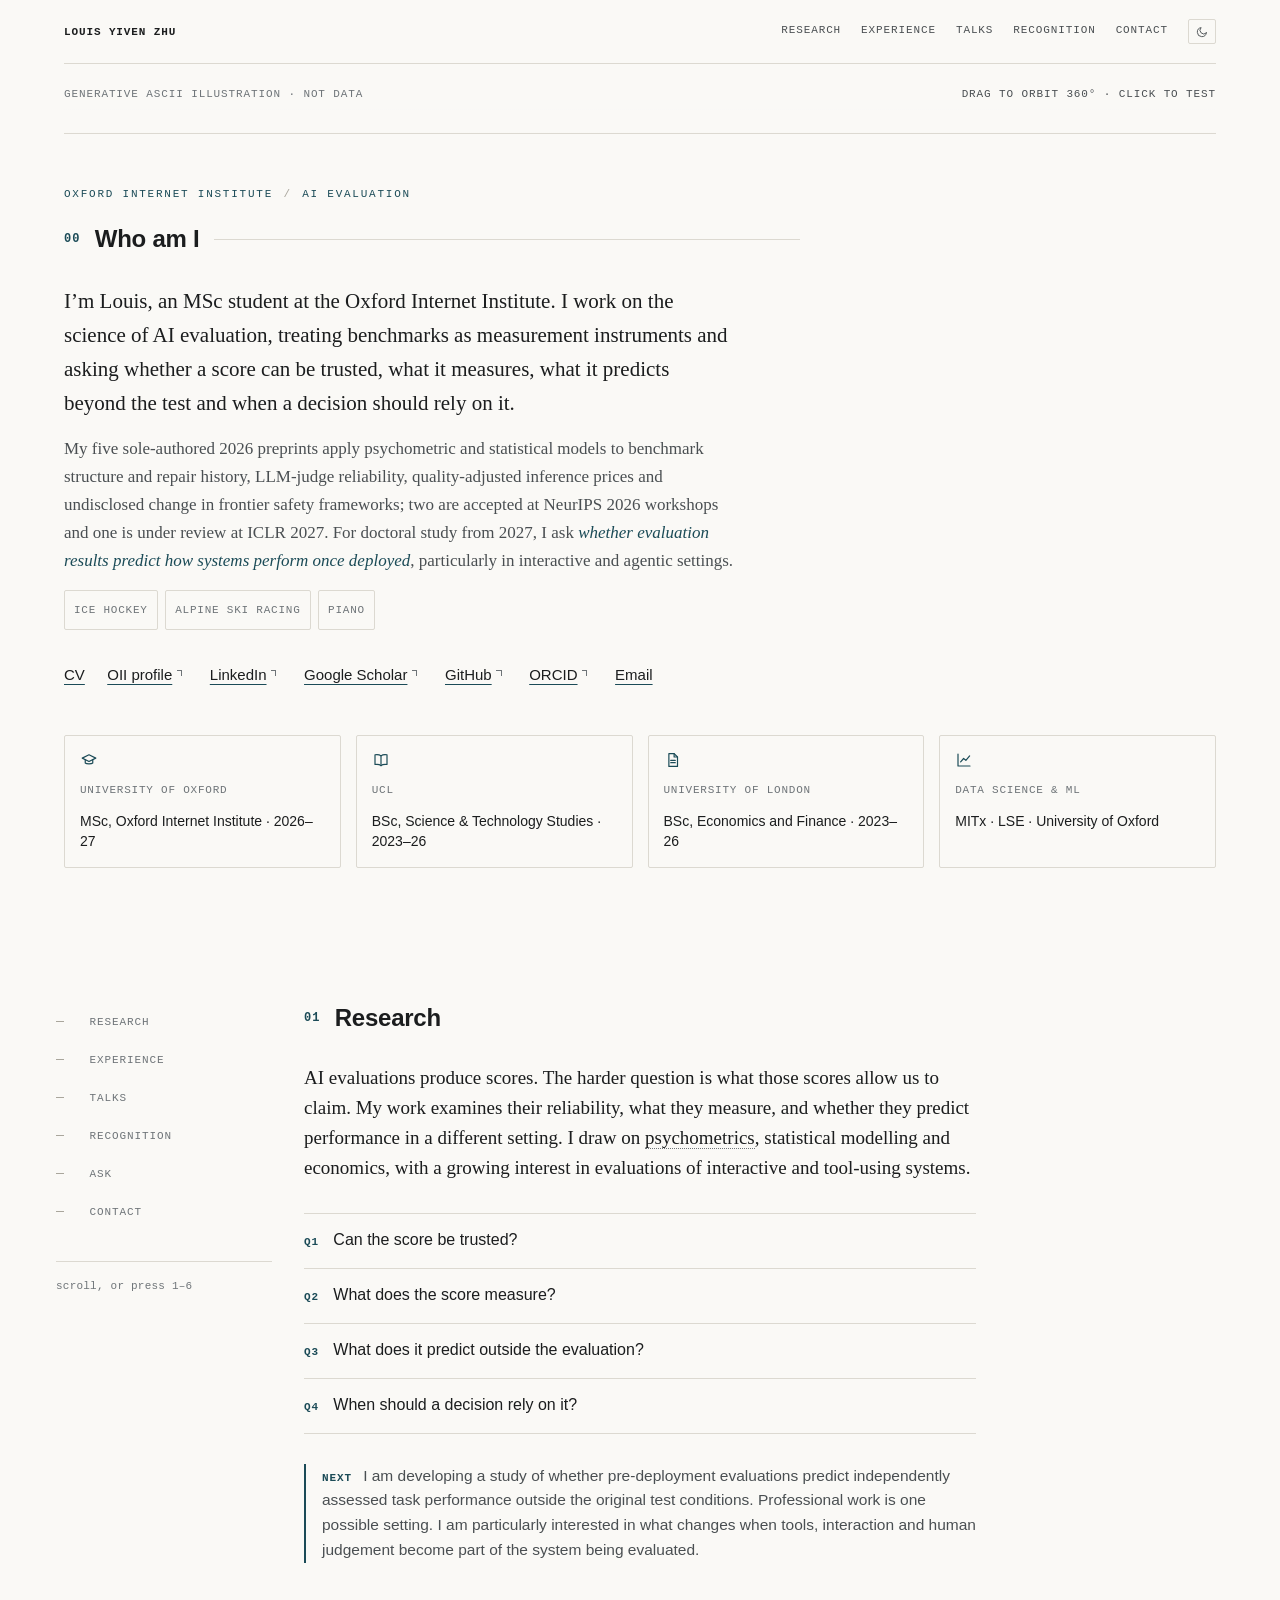
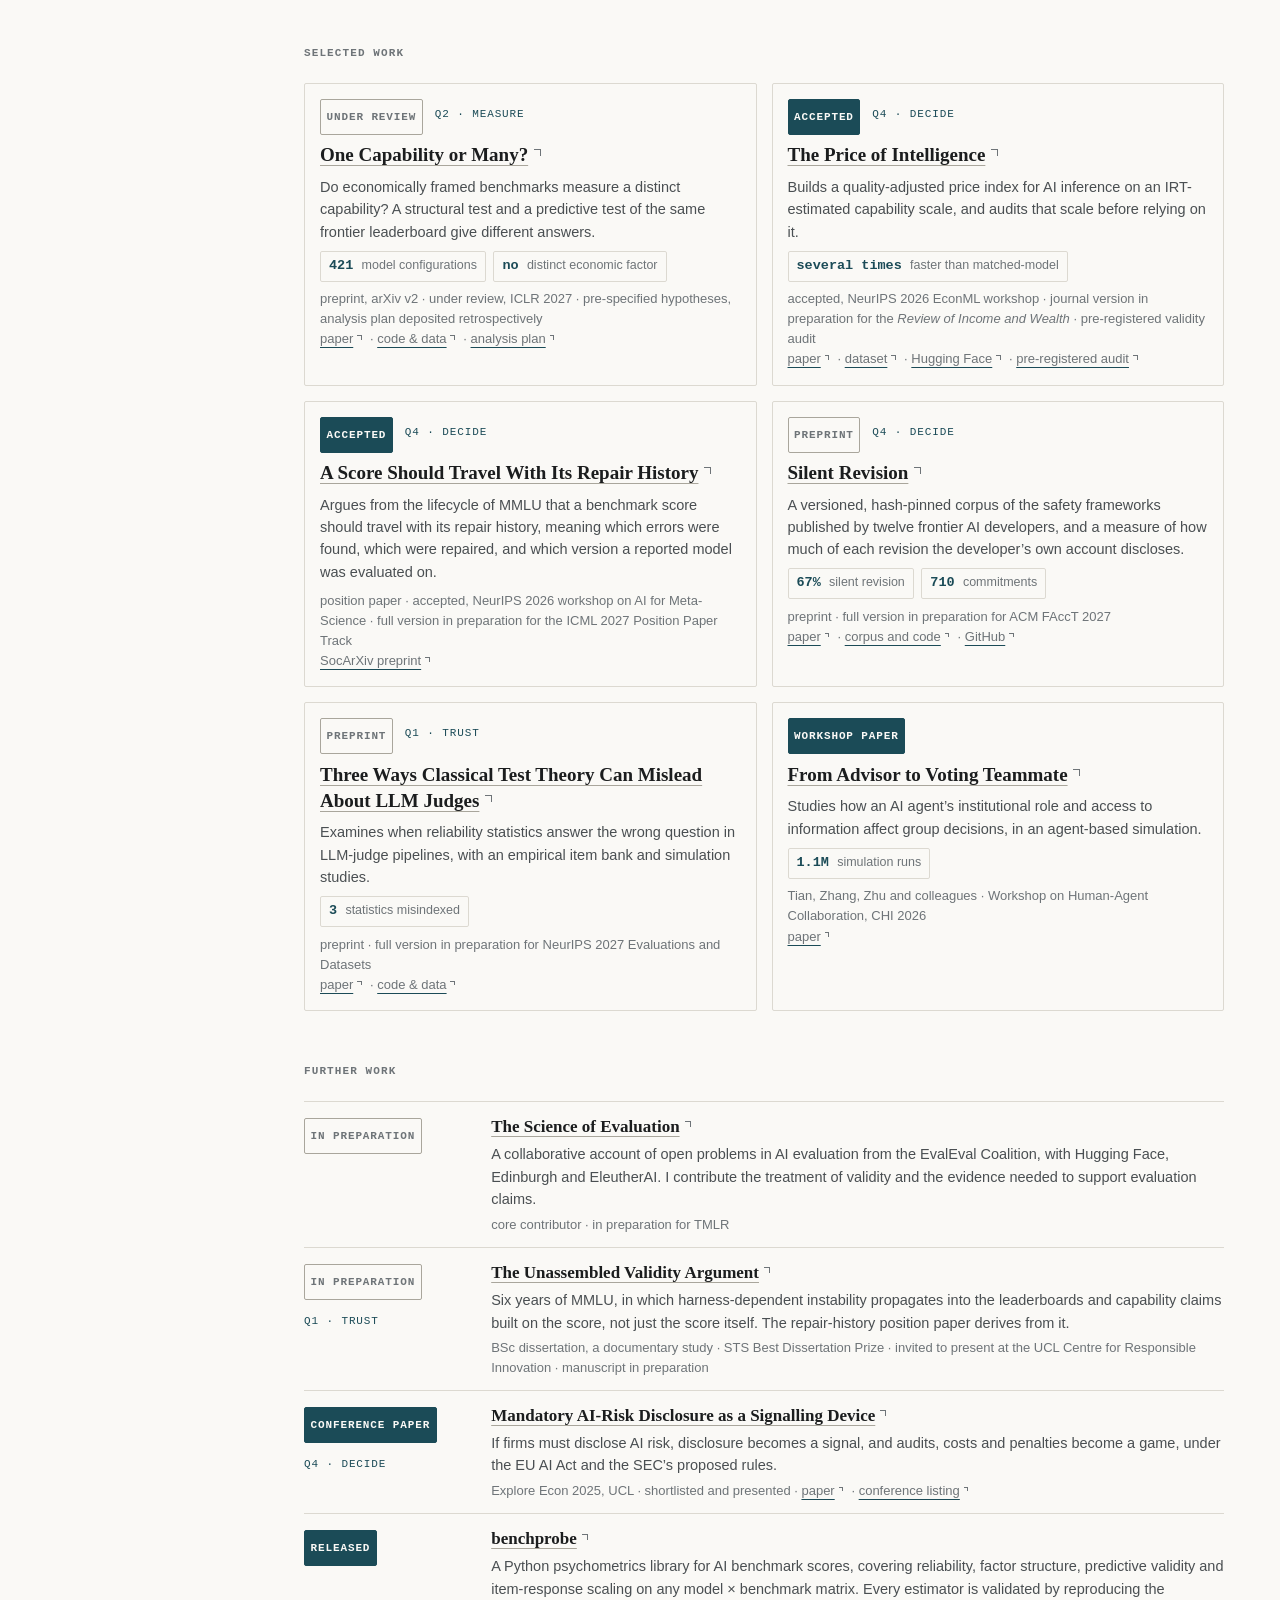
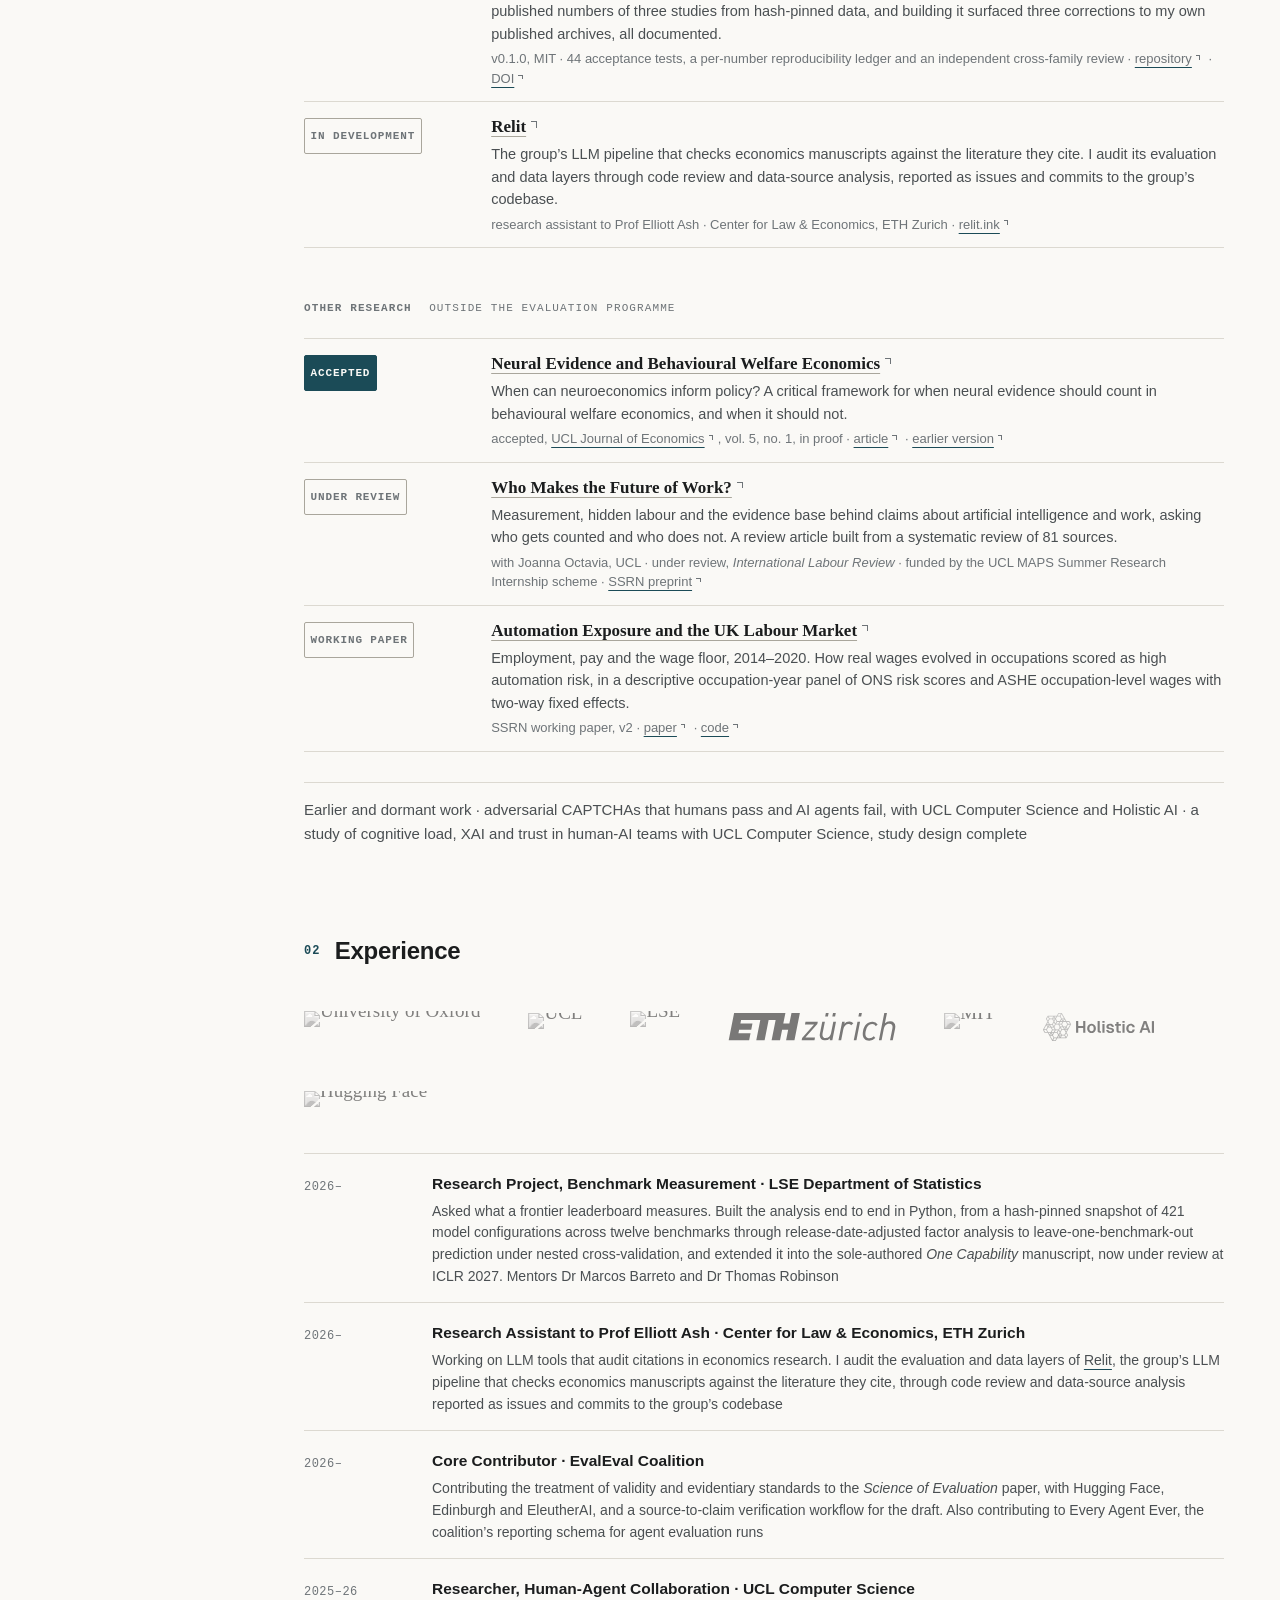
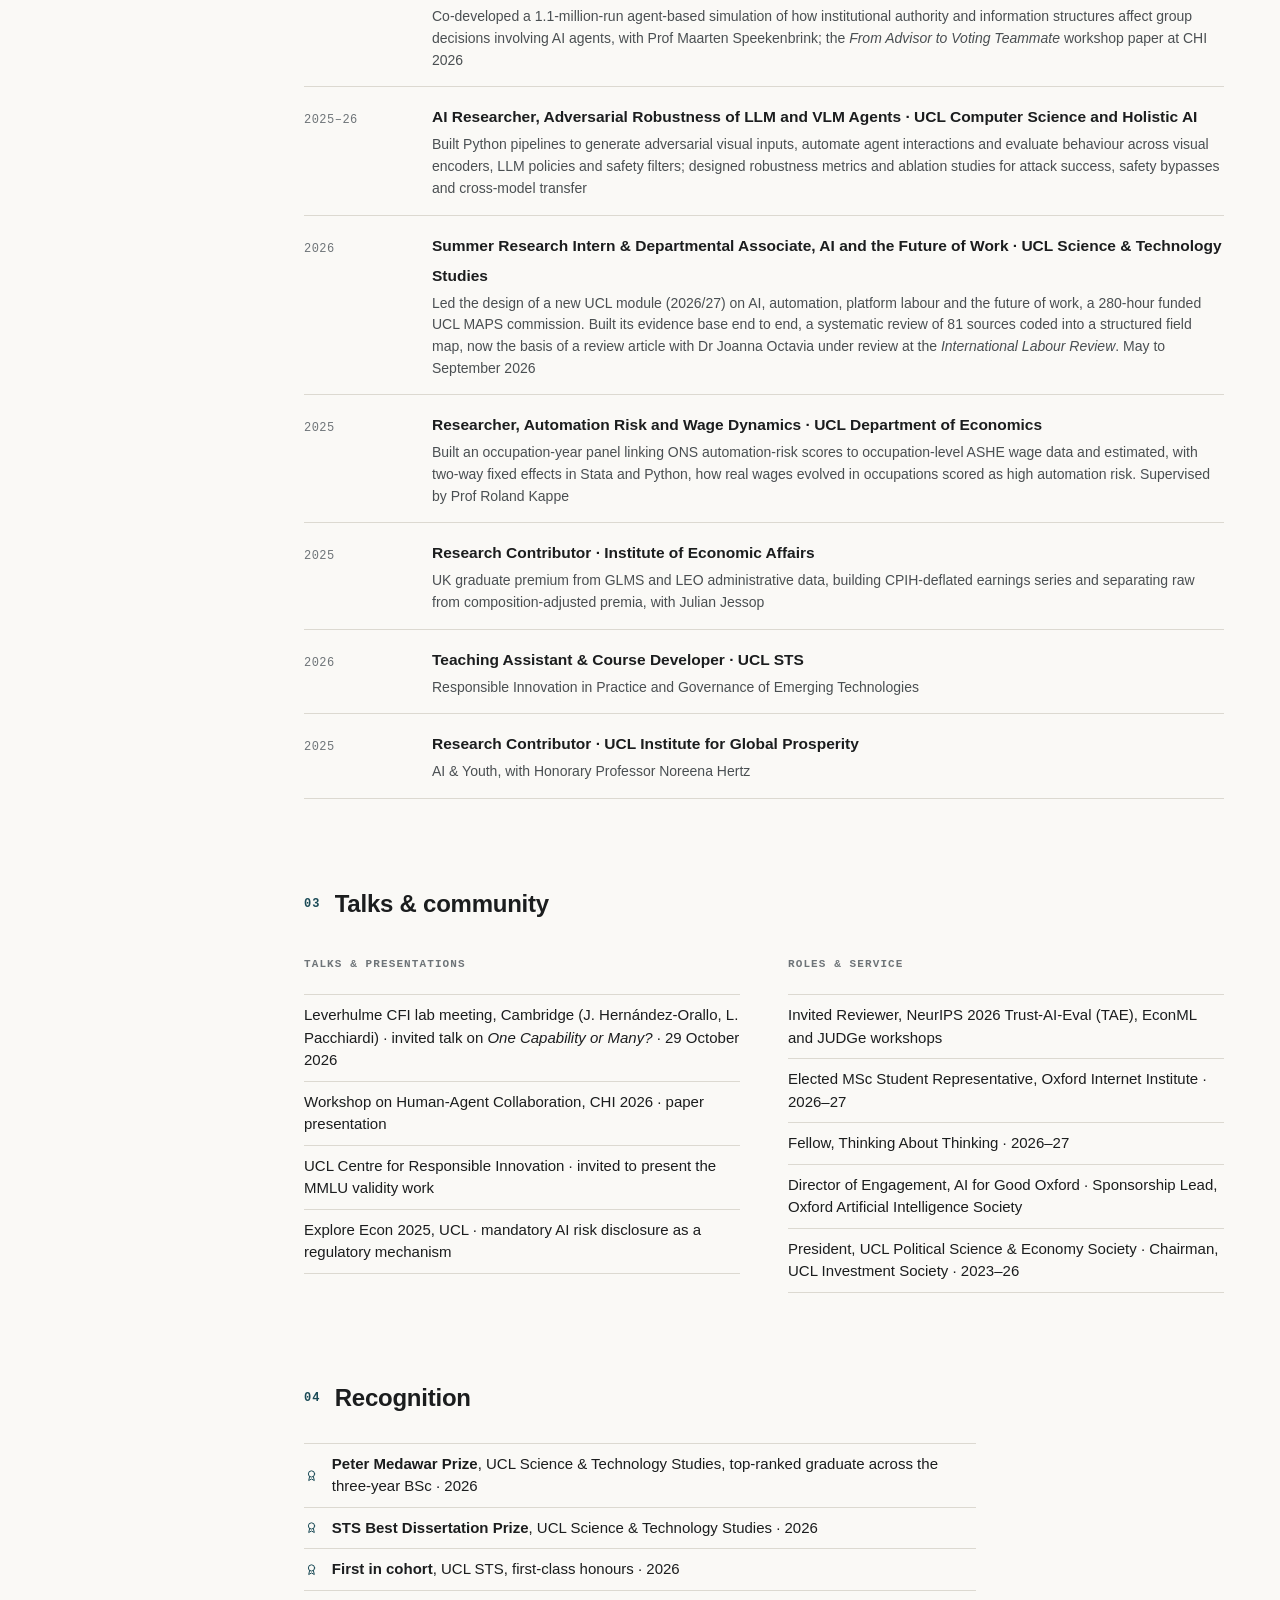
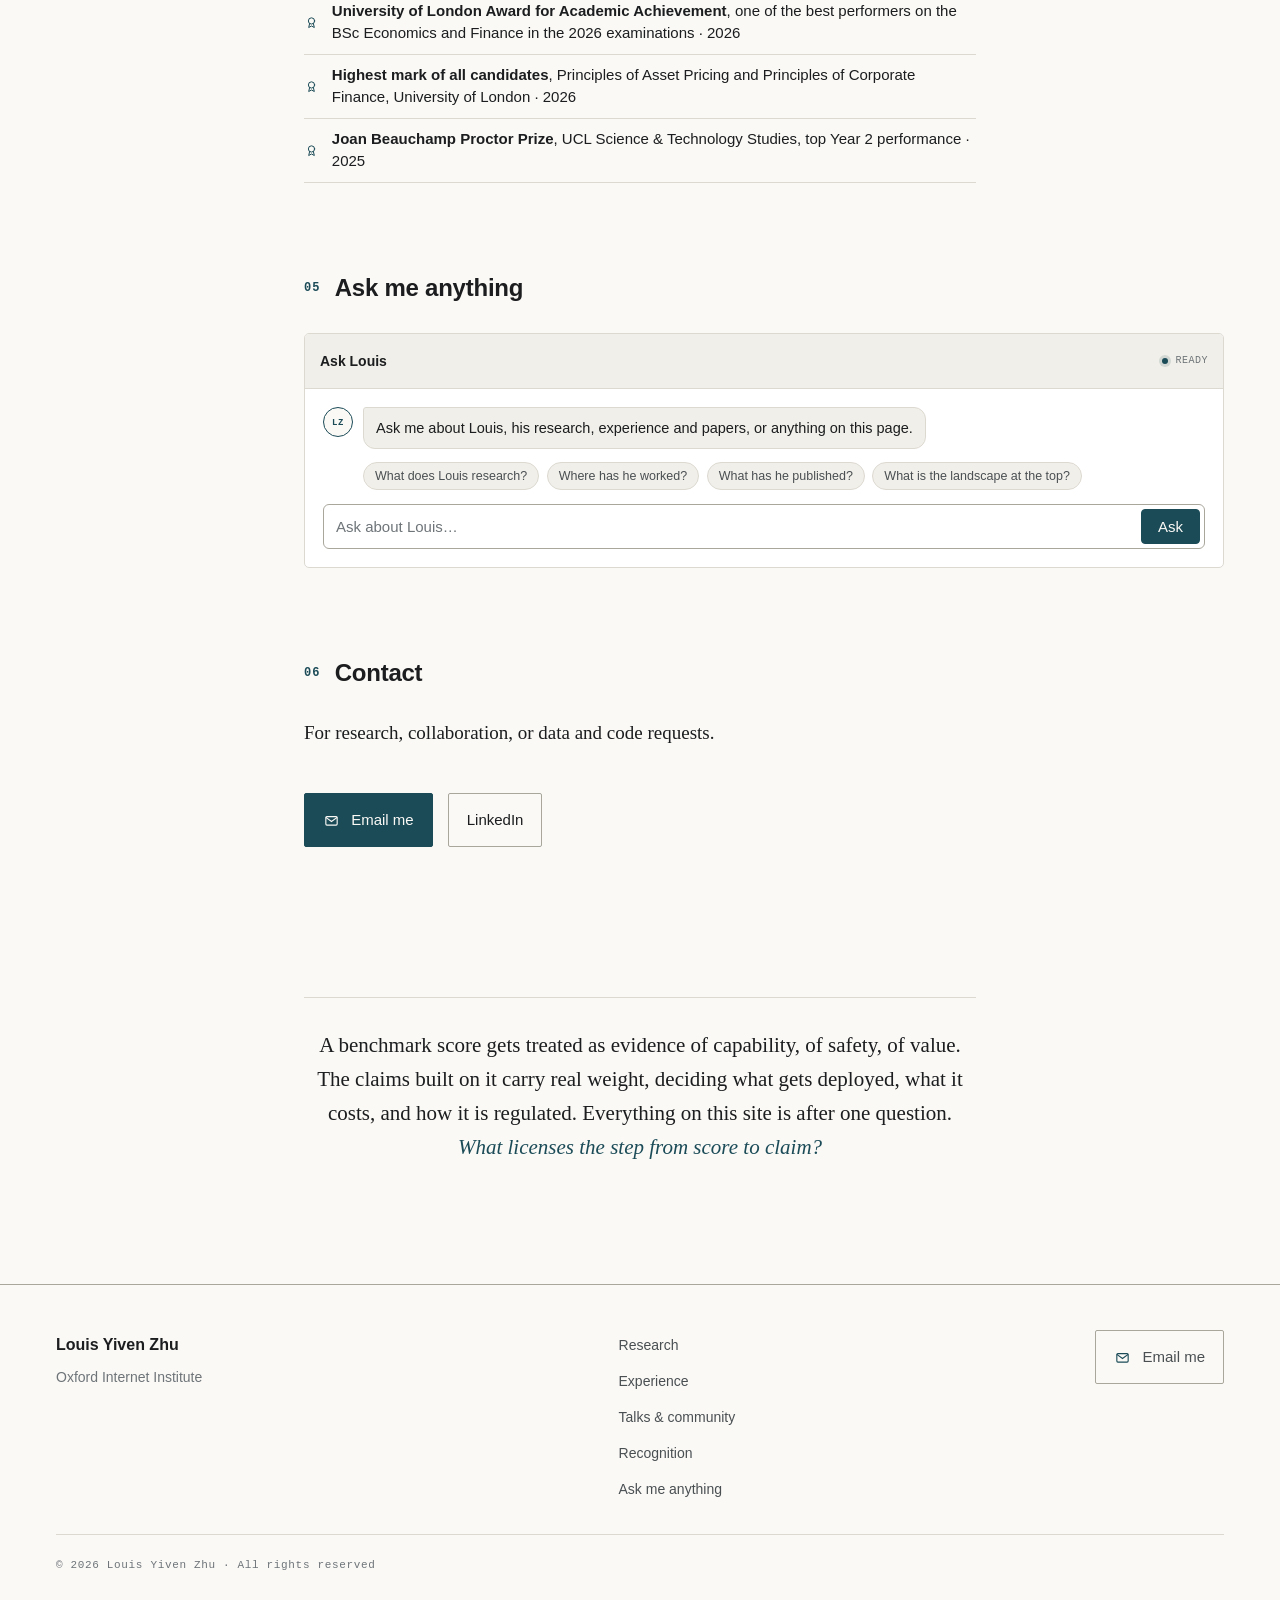
==== commit ab50b405: "Link the Oxford Internet Institute profile Added beside the CV in the hero links, in the structured " ====
--- a/index.html
+++ b/index.html
@@ -28,6 +28,7 @@
   "knowsAbout": ["AI evaluation", "predictive validity", "benchmarking", "psychometrics", "LLM-as-judge", "human-AI interaction", "agentic AI", "economics and governance of AI"],
   "email": "mailto:yiven.zhu@oii.ox.ac.uk",
   "sameAs": [
+    "https://www.oii.ox.ac.uk/people/profiles/louis-yiven-zhu/",
     "https://www.linkedin.com/in/yiven-z",
     "https://scholar.google.com/citations?user=XCeO1nIAAAAJ",
     "https://github.com/louisyzhu",
@@ -52,7 +53,7 @@
 <link rel="preload" href="fonts/spectral-600.woff2" as="font" type="font/woff2" crossorigin>
 <link rel="preload" href="fonts/public-sans-var.woff2" as="font" type="font/woff2" crossorigin>
 <link rel="preload" href="fonts/plex-mono-400.woff2" as="font" type="font/woff2" crossorigin>
-<link rel="stylesheet" href="styles.css?v=20261006">
+<link rel="stylesheet" href="styles.css?v=20261006b">
 </head>
 <body id="top">
 
@@ -115,6 +116,7 @@
     <p class="offdesk"><span>ice hockey</span><span>alpine ski racing</span><span>piano</span></p>
     <div class="utility">
       <a href="Louis_Zhu_CV_Oct2026.pdf">CV</a>
+      <a class="ext" href="https://www.oii.ox.ac.uk/people/profiles/louis-yiven-zhu/">OII profile</a>
       <a class="ext" href="https://www.linkedin.com/in/yiven-z">LinkedIn</a>
       <a class="ext" href="https://scholar.google.com/citations?user=XCeO1nIAAAAJ&amp;hl=en">Google Scholar</a>
       <a class="ext" href="https://github.com/louisyzhu">GitHub</a>
@@ -486,8 +488,8 @@
   <p class="foot-legal">&copy; 2026 Louis Yiven Zhu &middot; All rights reserved</p>
 </footer>
 
-<script src="banner.js?v=20261006"></script>
-<script src="site.js?v=20261006"></script>
-<script src="ask.js?v=20261006"></script>
+<script src="banner.js?v=20261006b"></script>
+<script src="site.js?v=20261006b"></script>
+<script src="ask.js?v=20261006b"></script>
 </body>
 </html>
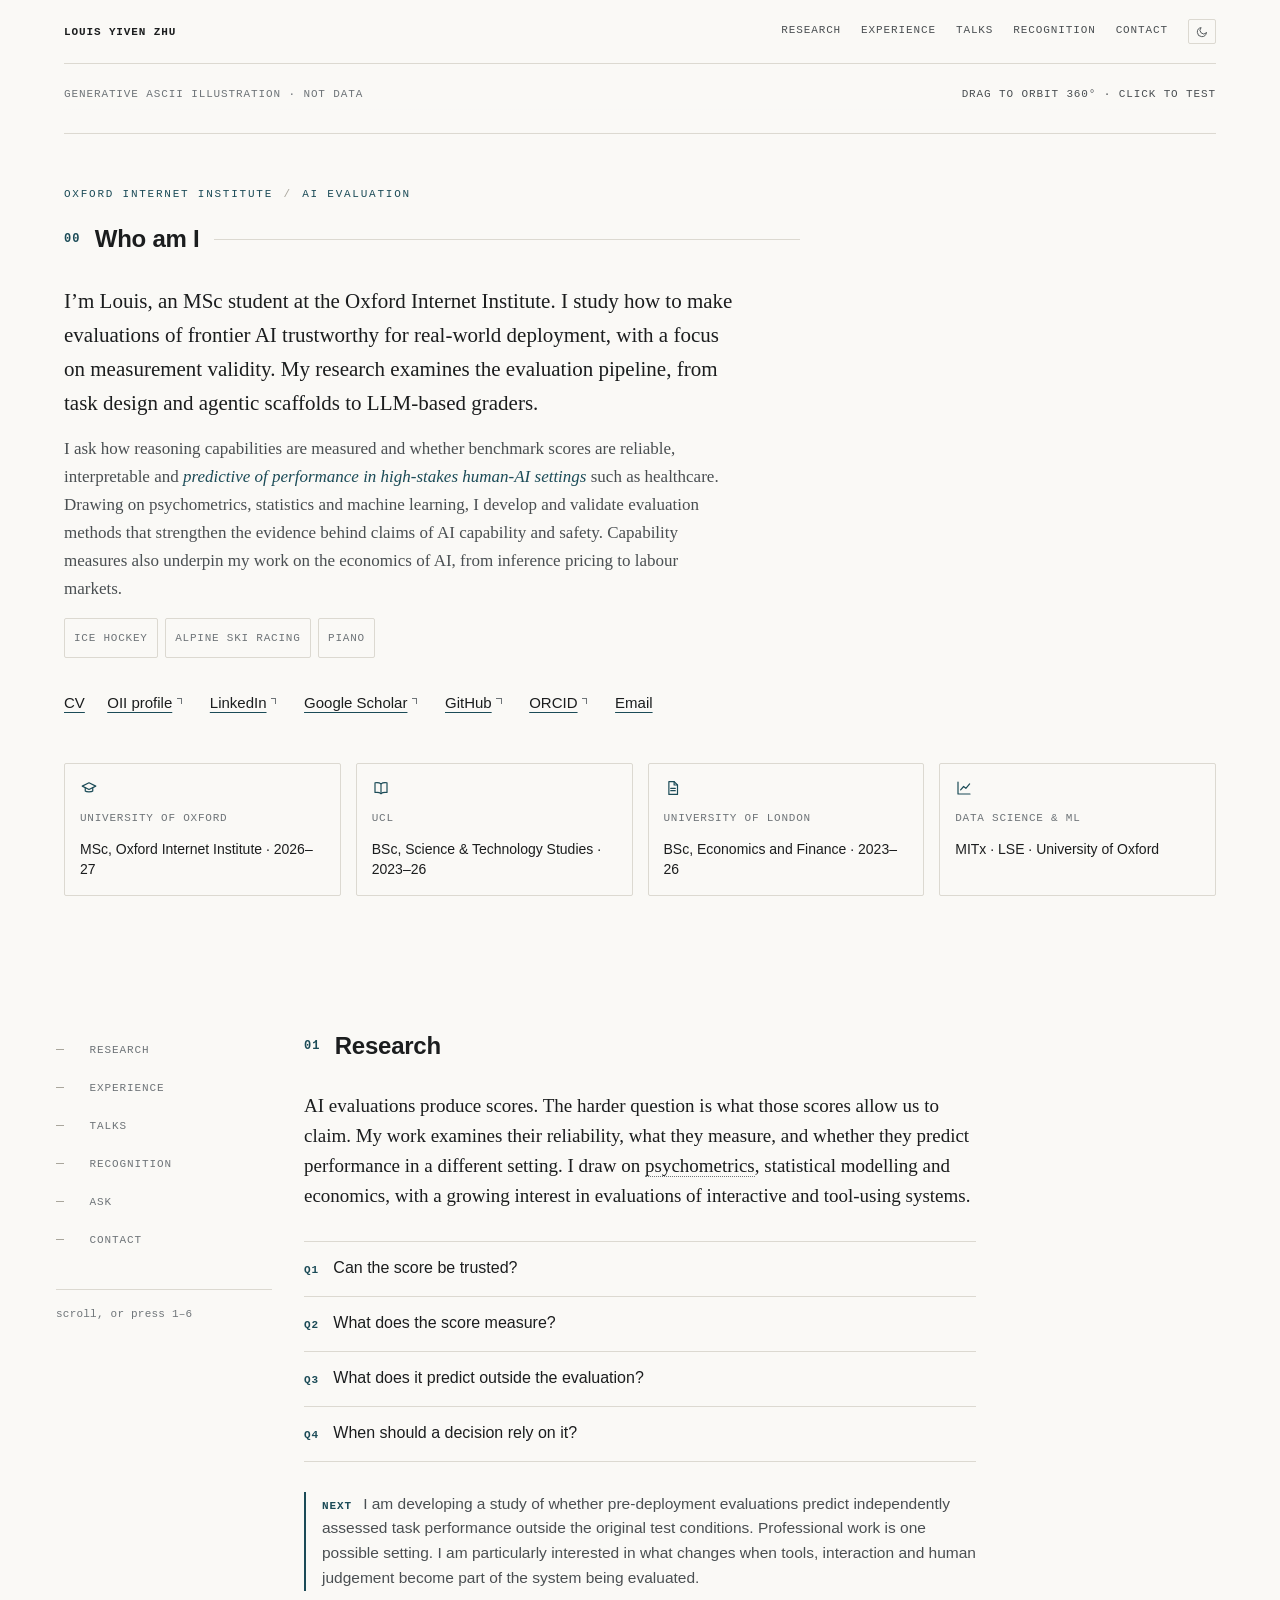
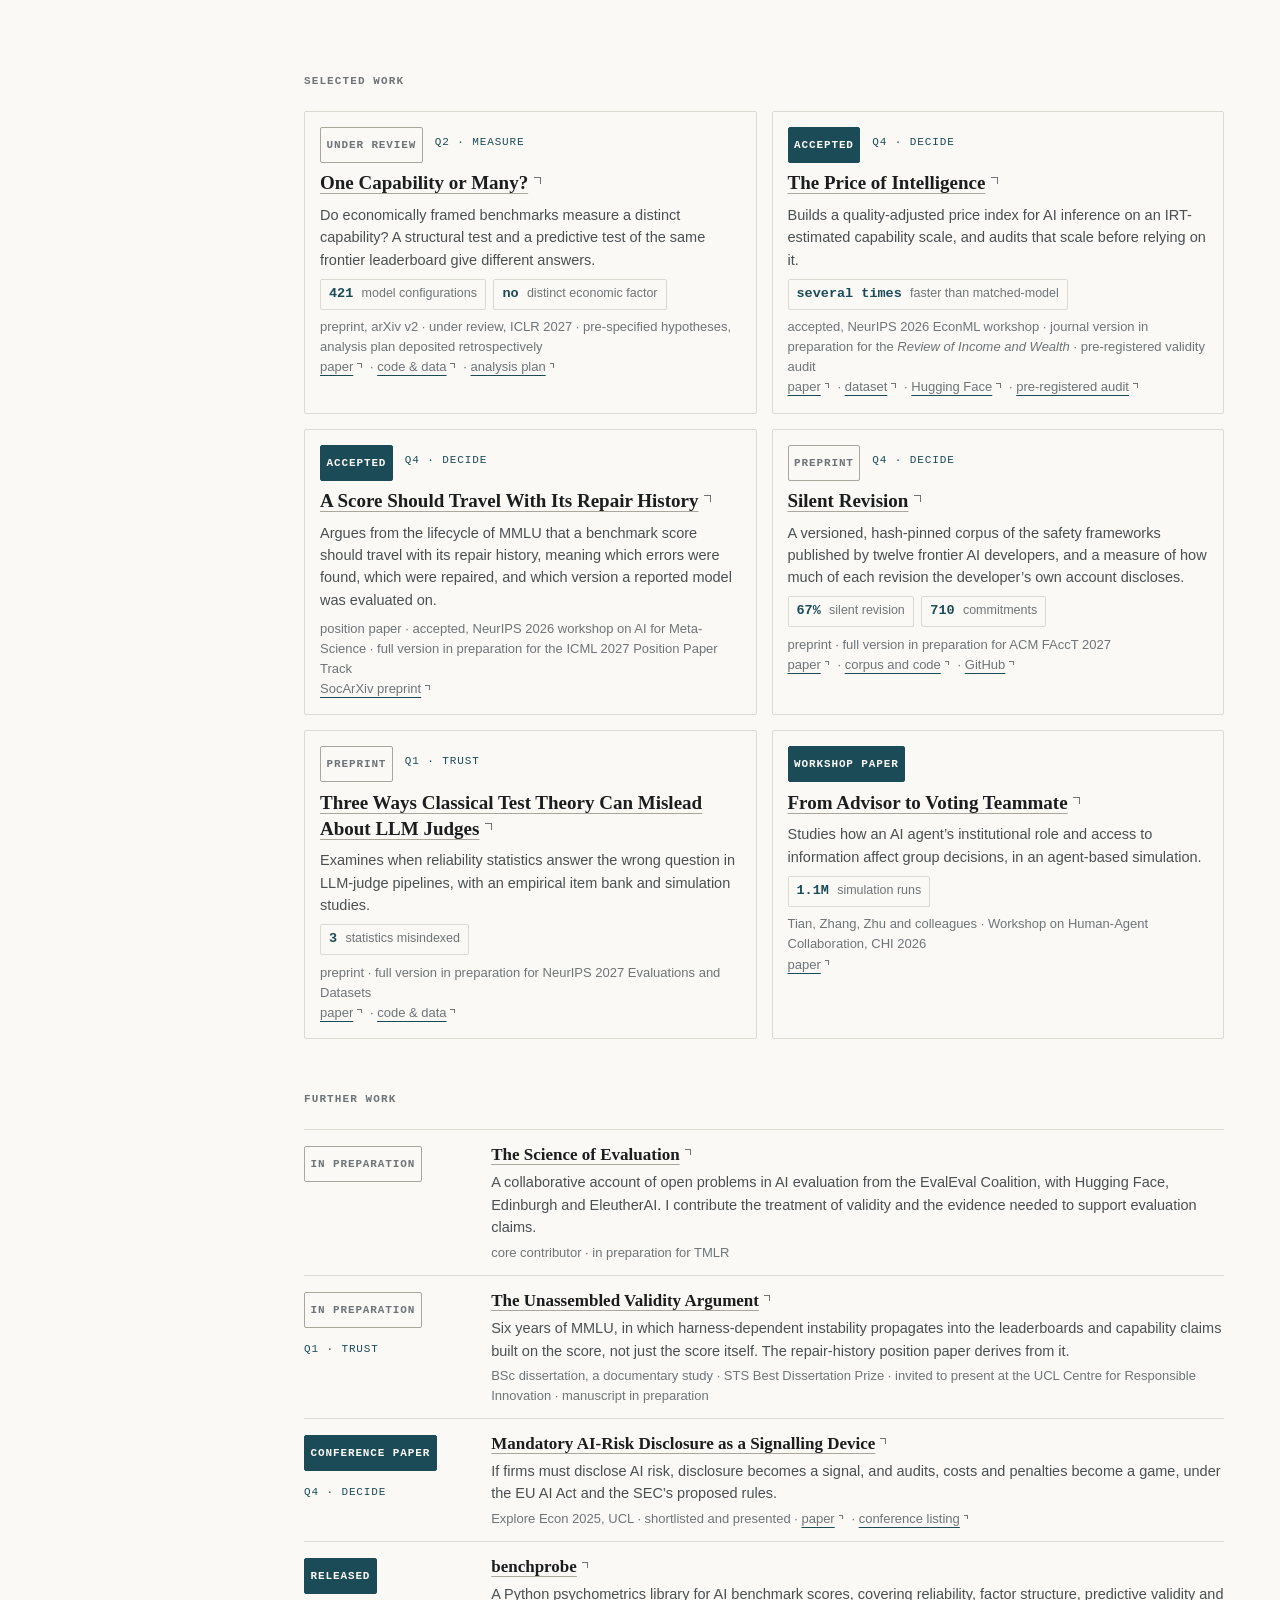
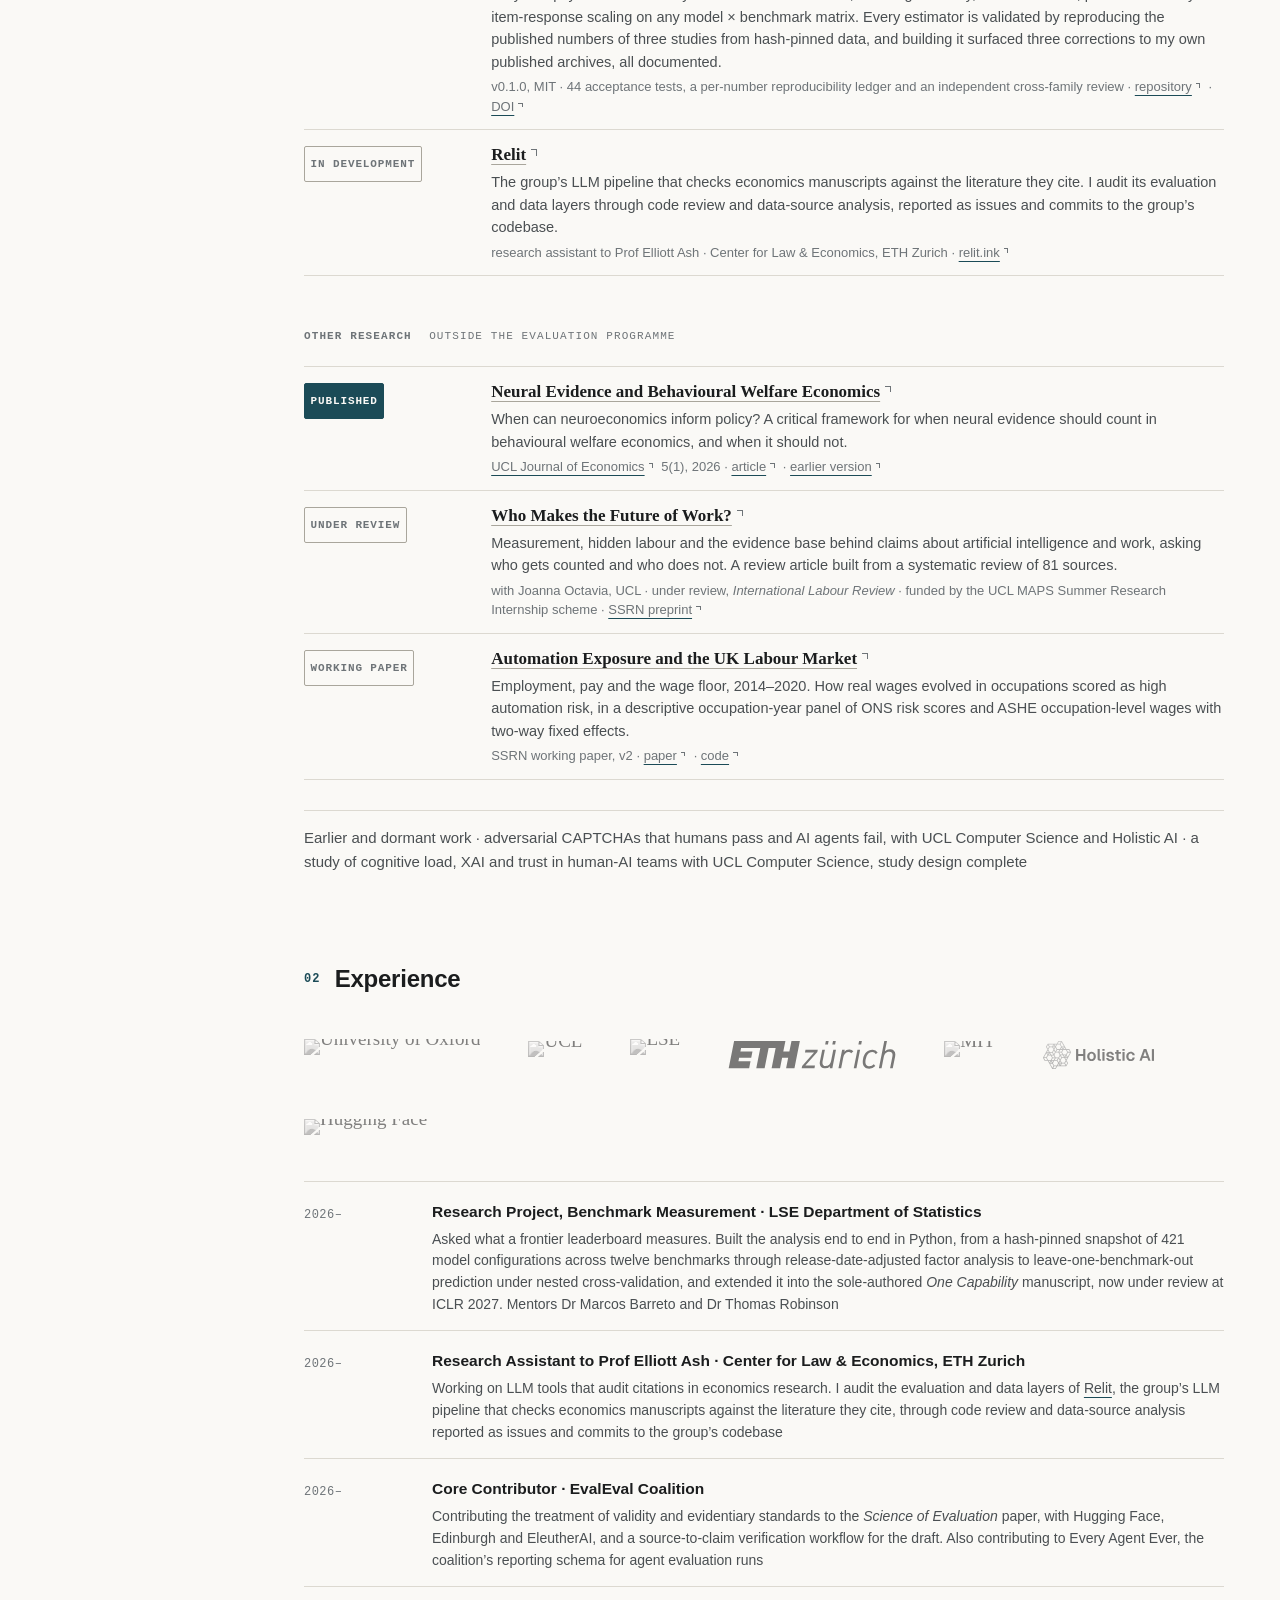
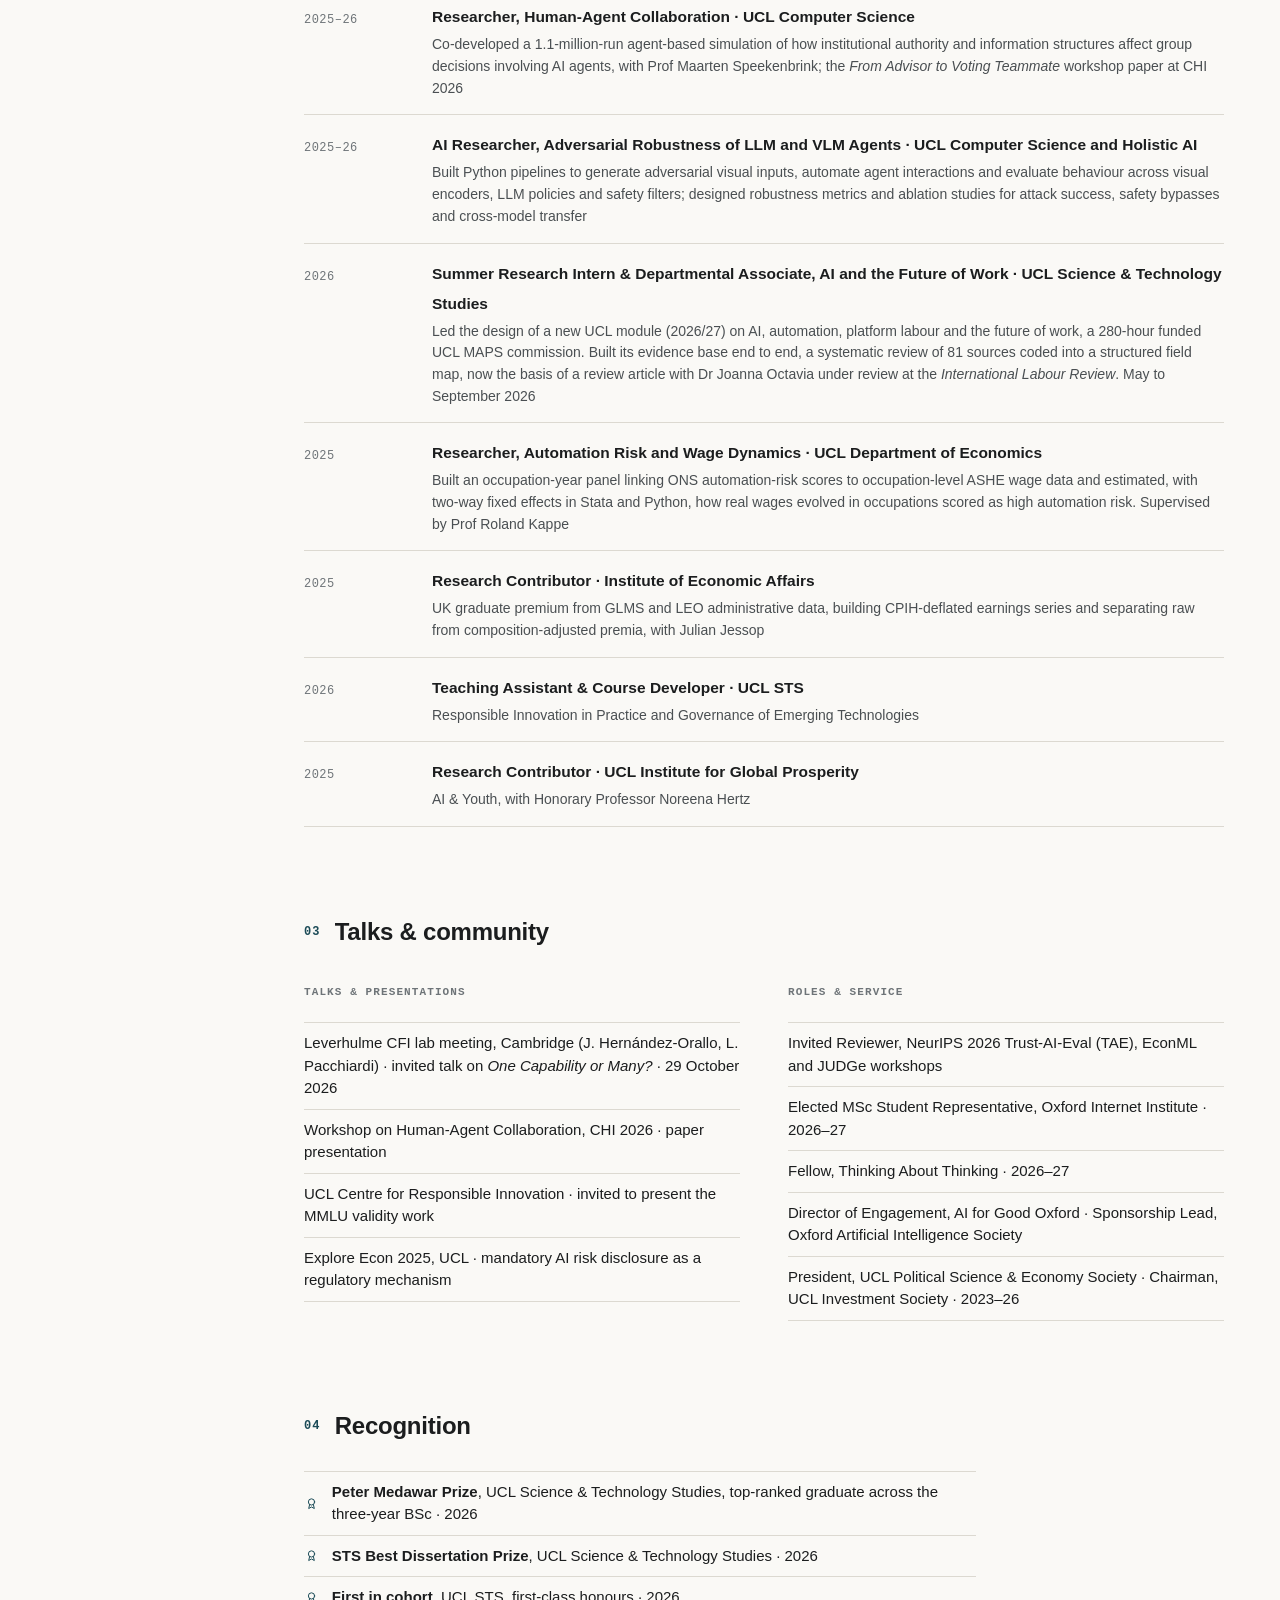
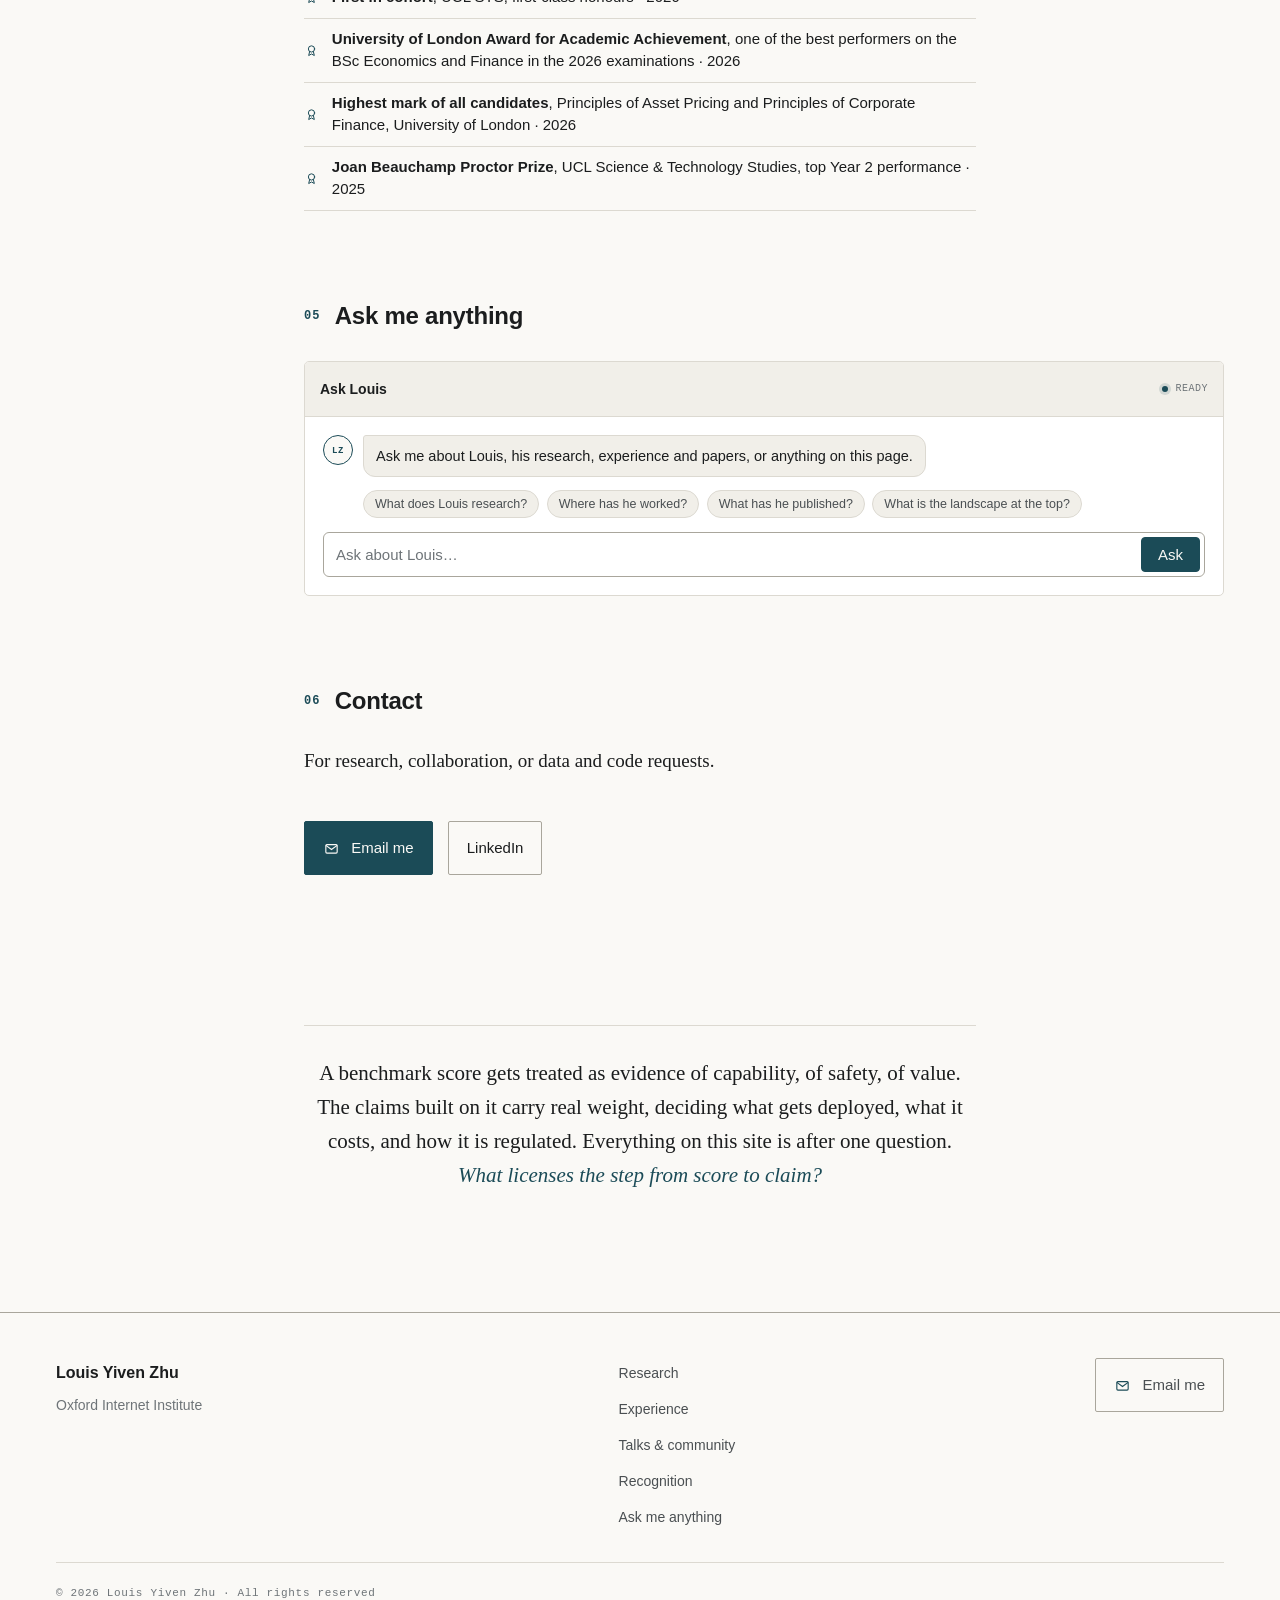
==== commit e00f4cac: "Hero uses the 18 October profile paragraph; UJE article published New framing around trustworthy eva" ====
--- a/index.html
+++ b/index.html
@@ -4,7 +4,7 @@
 <meta charset="utf-8">
 <meta name="viewport" content="width=device-width, initial-scale=1">
 <title>Louis Yiven Zhu</title>
-<meta name="description" content="Louis Yiven Zhu works on the science of AI evaluation, treating benchmarks as measurement instruments. MSc student, Oxford Internet Institute.">
+<meta name="description" content="Louis Yiven Zhu studies how to make evaluations of frontier AI trustworthy for real-world deployment, with a focus on measurement validity. MSc student, Oxford Internet Institute.">
 <meta name="theme-color" content="#FAF9F6">
 
 <link rel="canonical" href="https://louisyzhu.github.io/">
@@ -18,15 +18,15 @@
   "name": "Louis Yiven Zhu",
   "alternateName": ["Louis Zhu", "Yiven Zhu"],
   "url": "https://louisyzhu.github.io/",
-  "description": "Works on the science of AI evaluation, treating benchmarks as measurement instruments and asking whether a score can be trusted, what it measures, what it predicts beyond the test and when a decision should rely on it.",
+  "description": "Studies how to make evaluations of frontier AI trustworthy for real-world deployment, with a focus on measurement validity.",
   "jobTitle": "MSc student, Oxford Internet Institute",
   "affiliation": { "@type": "CollegeOrUniversity", "name": "Oxford Internet Institute, University of Oxford" },
   "alumniOf": [
     { "@type": "CollegeOrUniversity", "name": "UCL" },
     { "@type": "CollegeOrUniversity", "name": "University of London" }
   ],
-  "knowsAbout": ["AI evaluation", "predictive validity", "benchmarking", "psychometrics", "LLM-as-judge", "human-AI interaction", "agentic AI", "economics and governance of AI"],
-  "email": "mailto:yiven.zhu@oii.ox.ac.uk",
+  "knowsAbout": ["AI evaluation", "measurement validity", "predictive validity", "benchmarking", "psychometrics", "LLM-as-judge", "human-AI interaction", "agentic AI", "economics and governance of AI"],
+  "email": "mailto:louis.zhu@oii.ox.ac.uk",
   "sameAs": [
     "https://www.oii.ox.ac.uk/people/profiles/louis-yiven-zhu/",
     "https://www.linkedin.com/in/yiven-z",
@@ -39,11 +39,11 @@
 <meta property="og:type" content="website">
 <meta property="og:url" content="https://louisyzhu.github.io/">
 <meta property="og:title" content="Louis Yiven Zhu">
-<meta property="og:description" content="Science of AI evaluation · benchmarks as measurement instruments · Oxford Internet Institute">
+<meta property="og:description" content="Trustworthy evaluation of frontier AI · measurement validity · Oxford Internet Institute">
 <meta property="og:image" content="https://louisyzhu.github.io/img/og.png">
 <meta name="twitter:card" content="summary_large_image">
 <meta name="twitter:title" content="Louis Yiven Zhu">
-<meta name="twitter:description" content="Science of AI evaluation · benchmarks as measurement instruments · Oxford Internet Institute">
+<meta name="twitter:description" content="Trustworthy evaluation of frontier AI · measurement validity · Oxford Internet Institute">
 <link rel="icon" href="data:image/svg+xml,%3Csvg xmlns='http://www.w3.org/2000/svg' viewBox='0 0 16 16'%3E%3Crect width='16' height='16' fill='%23FAF9F6'/%3E%3Cg fill='%231B4B57'%3E%3Crect x='1' y='1' width='3' height='3'/%3E%3Crect x='5' y='1' width='3' height='3'/%3E%3Crect x='9' y='1' width='3' height='3' opacity='.55'/%3E%3Crect x='13' y='1' width='2' height='3' opacity='.2'/%3E%3Crect x='1' y='5' width='3' height='3'/%3E%3Crect x='5' y='5' width='3' height='3' opacity='.55'/%3E%3Crect x='9' y='5' width='3' height='3' opacity='.2'/%3E%3Crect x='1' y='9' width='3' height='3' opacity='.55'/%3E%3Crect x='5' y='9' width='3' height='3' opacity='.2'/%3E%3Crect x='1' y='13' width='3' height='2' opacity='.2'/%3E%3C/g%3E%3C/svg%3E">
 
 <!-- runs before first paint so a stored theme never flashes -->
@@ -53,7 +53,7 @@
 <link rel="preload" href="fonts/spectral-600.woff2" as="font" type="font/woff2" crossorigin>
 <link rel="preload" href="fonts/public-sans-var.woff2" as="font" type="font/woff2" crossorigin>
 <link rel="preload" href="fonts/plex-mono-400.woff2" as="font" type="font/woff2" crossorigin>
-<link rel="stylesheet" href="styles.css?v=20261006b">
+<link rel="stylesheet" href="styles.css?v=20261018">
 </head>
 <body id="top">
 
@@ -111,8 +111,8 @@
   <div class="hero">
     <p class="eyebrow"><span>Oxford Internet Institute</span><span class="eyebrow-sep" aria-hidden="true">/</span><span>AI Evaluation</span></p>
     <h1 class="sec-h"><span class="n">00</span>Who am I</h1>
-    <p class="lede">I&rsquo;m Louis, an MSc student at the Oxford Internet Institute. I work on the science of AI evaluation, treating benchmarks as measurement instruments and asking whether a score can be trusted, what it measures, what it predicts beyond the test and when a decision should rely on it.</p>
-    <p class="hero-more">My five sole-authored 2026 preprints apply psychometric and statistical models to benchmark structure and repair history, LLM-judge reliability, quality-adjusted inference prices and undisclosed change in frontier safety frameworks; two are accepted at NeurIPS 2026 workshops and one is under review at ICLR 2027. For doctoral study from 2027, I ask <em>whether evaluation results predict how systems perform once deployed</em>, particularly in interactive and agentic settings.</p>
+    <p class="lede">I&rsquo;m Louis, an MSc student at the Oxford Internet Institute. I study how to make evaluations of frontier AI trustworthy for real-world deployment, with a focus on measurement validity. My research examines the evaluation pipeline, from task design and agentic scaffolds to LLM-based graders.</p>
+    <p class="hero-more">I ask how reasoning capabilities are measured and whether benchmark scores are reliable, interpretable and <em>predictive of performance in high-stakes human-AI settings</em> such as healthcare. Drawing on psychometrics, statistics and machine learning, I develop and validate evaluation methods that strengthen the evidence behind claims of AI capability and safety. Capability measures also underpin my work on the economics of AI, from inference pricing to labour markets.</p>
     <p class="offdesk"><span>ice hockey</span><span>alpine ski racing</span><span>piano</span></p>
     <div class="utility">
       <a href="Louis_Zhu_CV_Oct2026.pdf">CV</a>
@@ -121,7 +121,7 @@
       <a class="ext" href="https://scholar.google.com/citations?user=XCeO1nIAAAAJ&amp;hl=en">Google Scholar</a>
       <a class="ext" href="https://github.com/louisyzhu">GitHub</a>
       <a class="ext" href="https://orcid.org/0009-0001-5579-0340">ORCID</a>
-      <a href="mailto:yiven.zhu@oii.ox.ac.uk">Email</a>
+      <a href="mailto:louis.zhu@oii.ox.ac.uk">Email</a>
     </div>
   </div>
 
@@ -271,11 +271,11 @@
     <h3 class="mini-h sub-h">Other research <span class="sub-h-note">outside the evaluation programme</span></h3>
     <ul class="worklist">
       <li>
-        <div class="wl-side"><span class="status is-published">accepted</span></div>
+        <div class="wl-side"><span class="status is-published">published</span></div>
         <div>
           <h4 class="wl-title"><a class="ext" href="https://doi.org/10.14324/111.444.2755-0877.2257">Neural Evidence and Behavioural Welfare Economics</a></h4>
           <p class="wl-desc">When can neuroeconomics inform policy? A critical framework for when neural evidence should count in behavioural welfare economics, and when it should not.</p>
-          <p class="wl-meta">accepted, <a class="ext" href="https://student-journals.ucl.ac.uk/UJE/">UCL Journal of Economics</a>, vol. 5, no. 1, in proof &middot; <a class="ext" href="https://doi.org/10.14324/111.444.2755-0877.2257">article</a> &middot; <a class="ext" href="https://doi.org/10.48550/arXiv.2511.19548">earlier version</a></p>
+          <p class="wl-meta"><a class="ext" href="https://student-journals.ucl.ac.uk/UJE/">UCL Journal of Economics</a> 5(1), 2026 &middot; <a class="ext" href="https://doi.org/10.14324/111.444.2755-0877.2257">article</a> &middot; <a class="ext" href="https://doi.org/10.48550/arXiv.2511.19548">earlier version</a></p>
         </div>
       </li>
       <li>
@@ -458,7 +458,7 @@
 
     <p>For research, collaboration, or data and code requests.</p>
 
-    <p class="email"><a class="email-card" href="mailto:yiven.zhu@oii.ox.ac.uk"><svg class="icon"><use href="#i-mail"/></svg>Email me</a>
+    <p class="email"><a class="email-card" href="mailto:louis.zhu@oii.ox.ac.uk"><svg class="icon"><use href="#i-mail"/></svg>Email me</a>
     <a class="email-card" href="https://www.linkedin.com/in/yiven-z">LinkedIn</a></p>
   </section>
 
@@ -482,14 +482,14 @@
       <a href="#ask">Ask me anything</a>
     </nav>
     <div class="foot-contact">
-      <a class="email-card" href="mailto:yiven.zhu@oii.ox.ac.uk"><svg class="icon"><use href="#i-mail"/></svg>Email me</a>
+      <a class="email-card" href="mailto:louis.zhu@oii.ox.ac.uk"><svg class="icon"><use href="#i-mail"/></svg>Email me</a>
     </div>
   </div>
   <p class="foot-legal">&copy; 2026 Louis Yiven Zhu &middot; All rights reserved</p>
 </footer>
 
-<script src="banner.js?v=20261006b"></script>
-<script src="site.js?v=20261006b"></script>
-<script src="ask.js?v=20261006b"></script>
+<script src="banner.js?v=20261018"></script>
+<script src="site.js?v=20261018"></script>
+<script src="ask.js?v=20261018"></script>
 </body>
 </html>
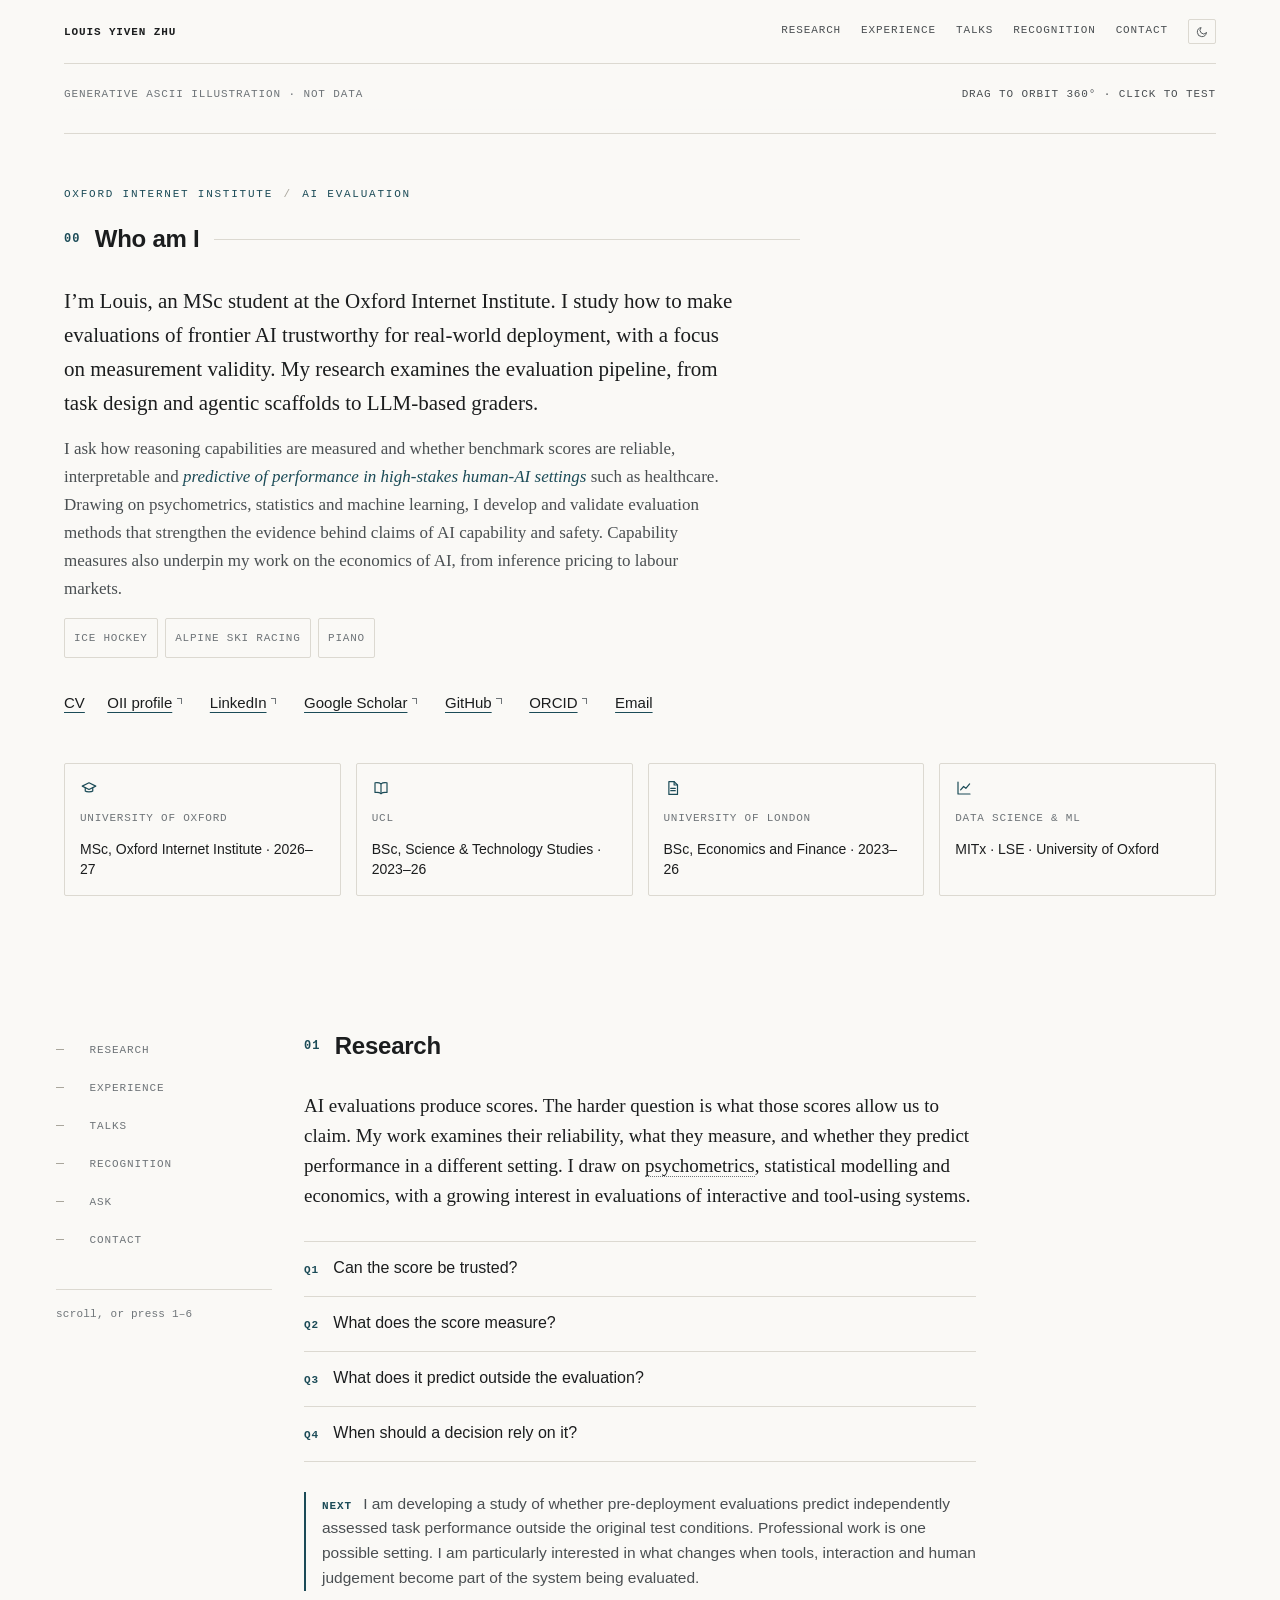
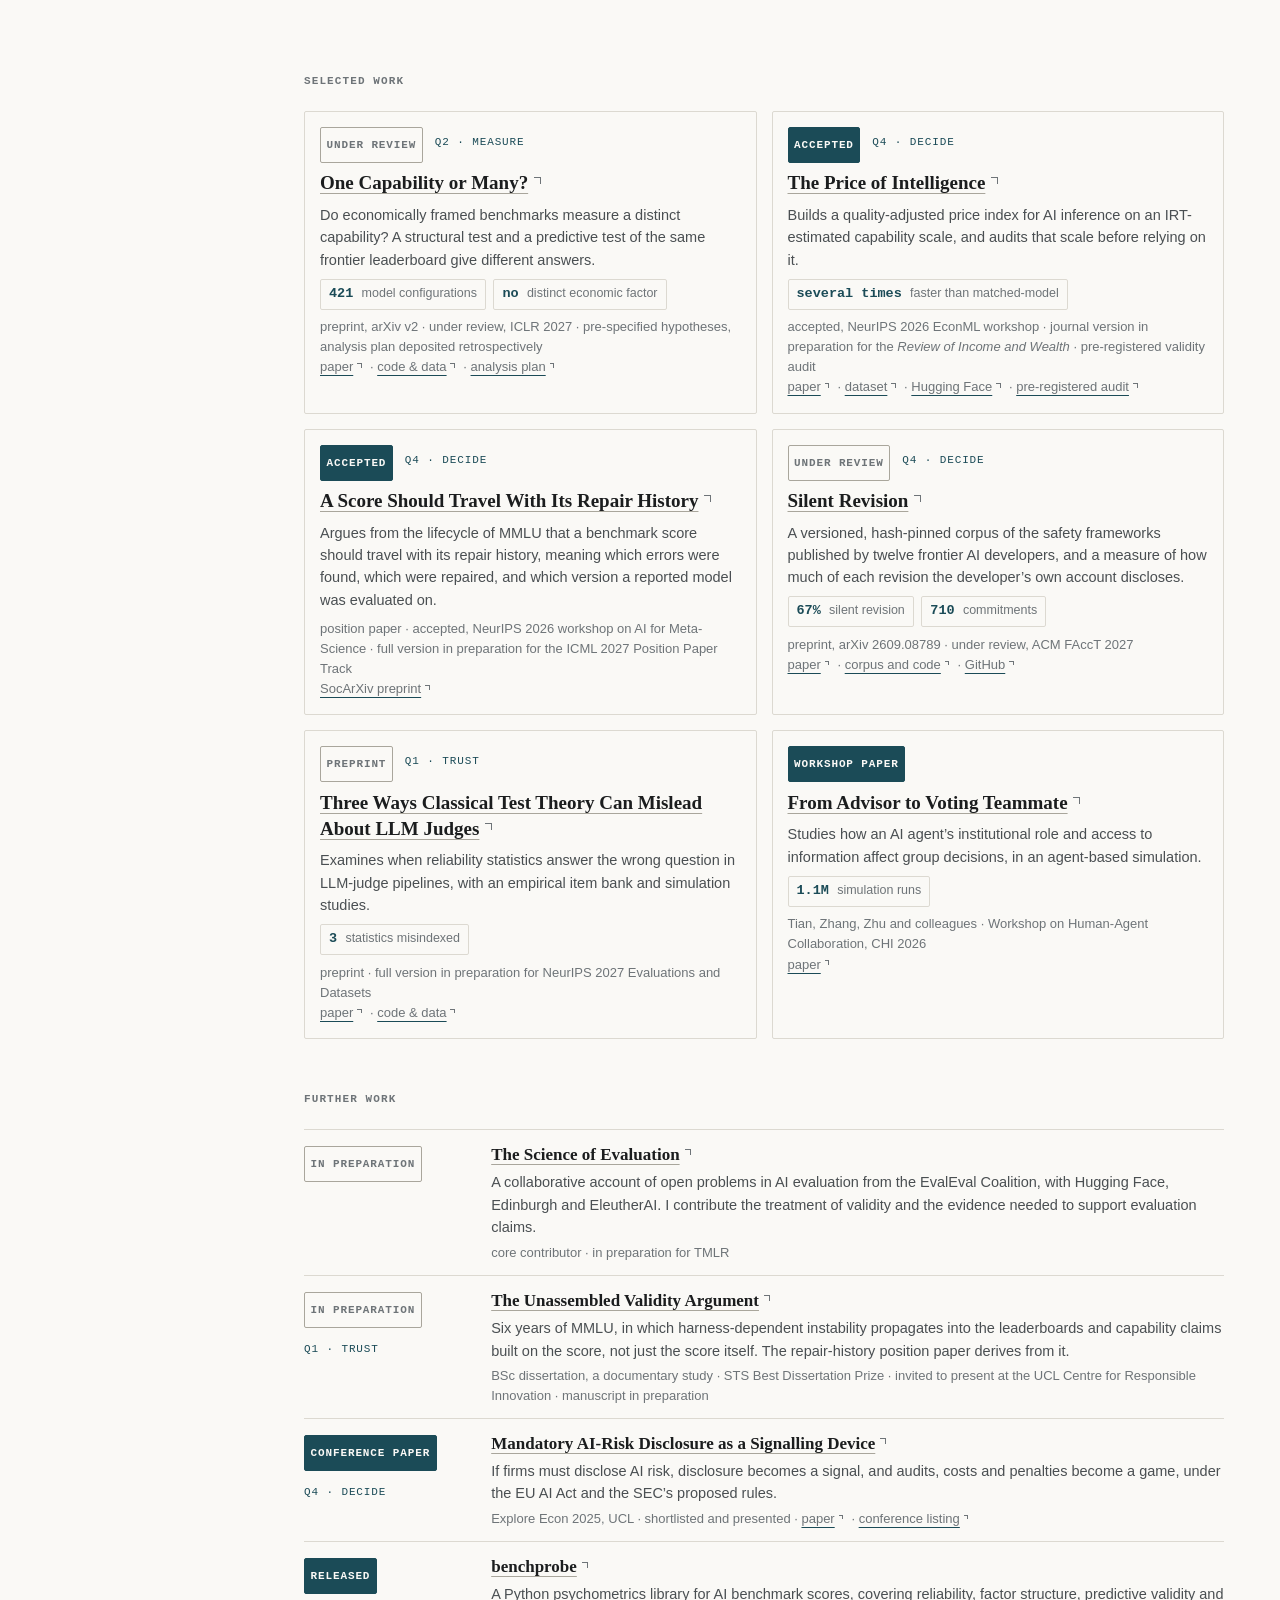
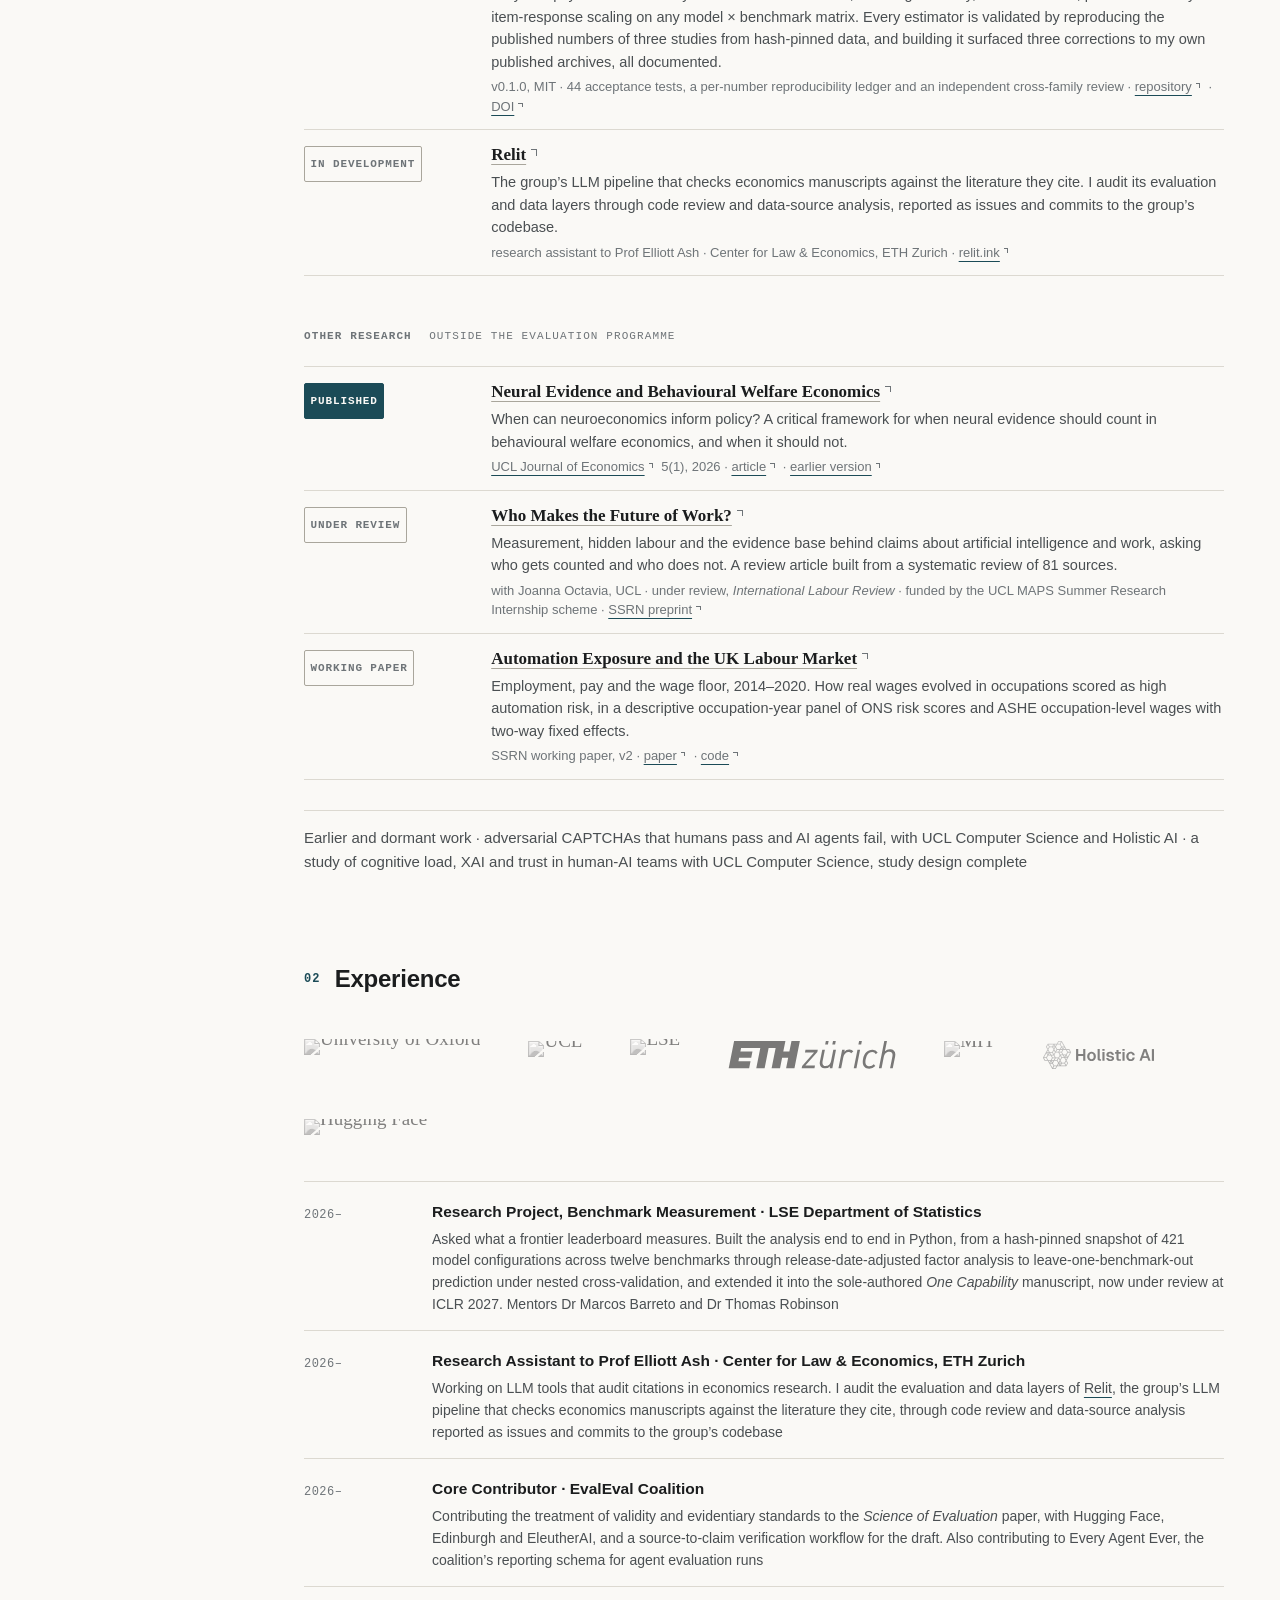
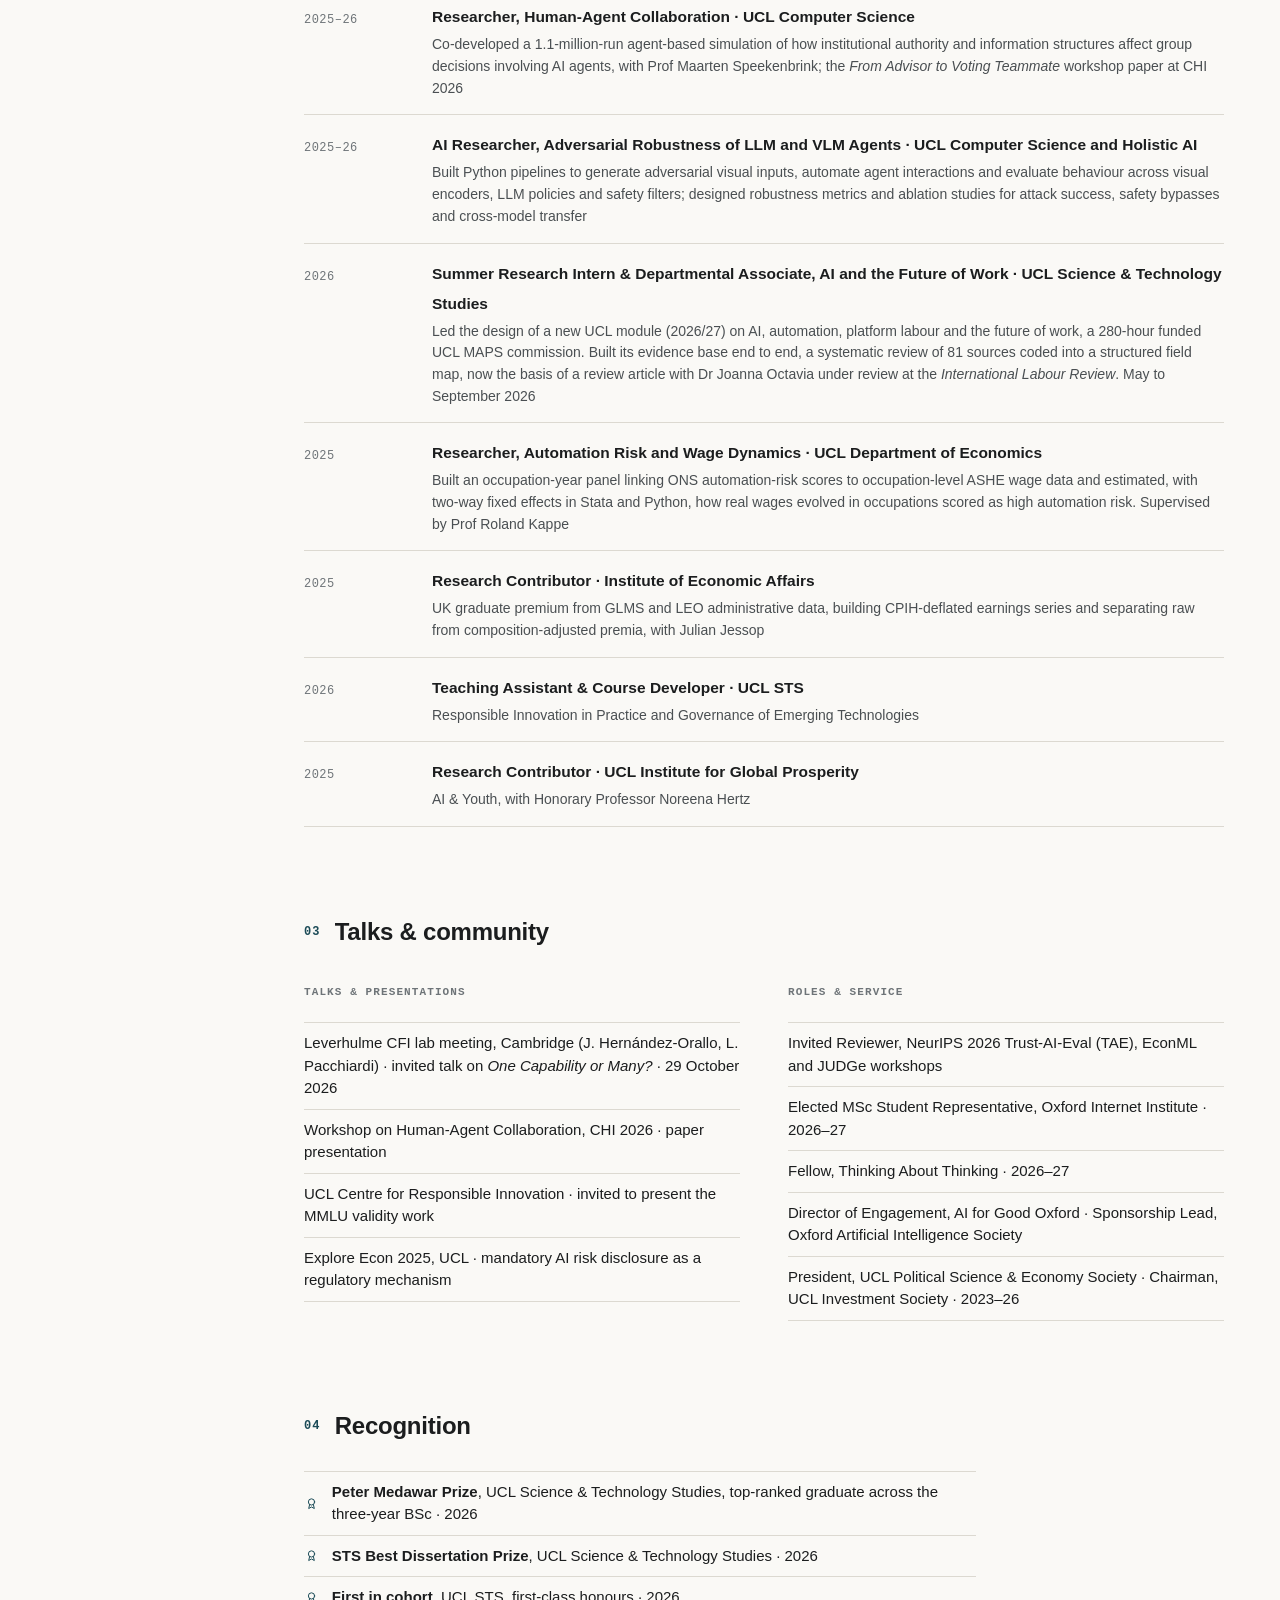
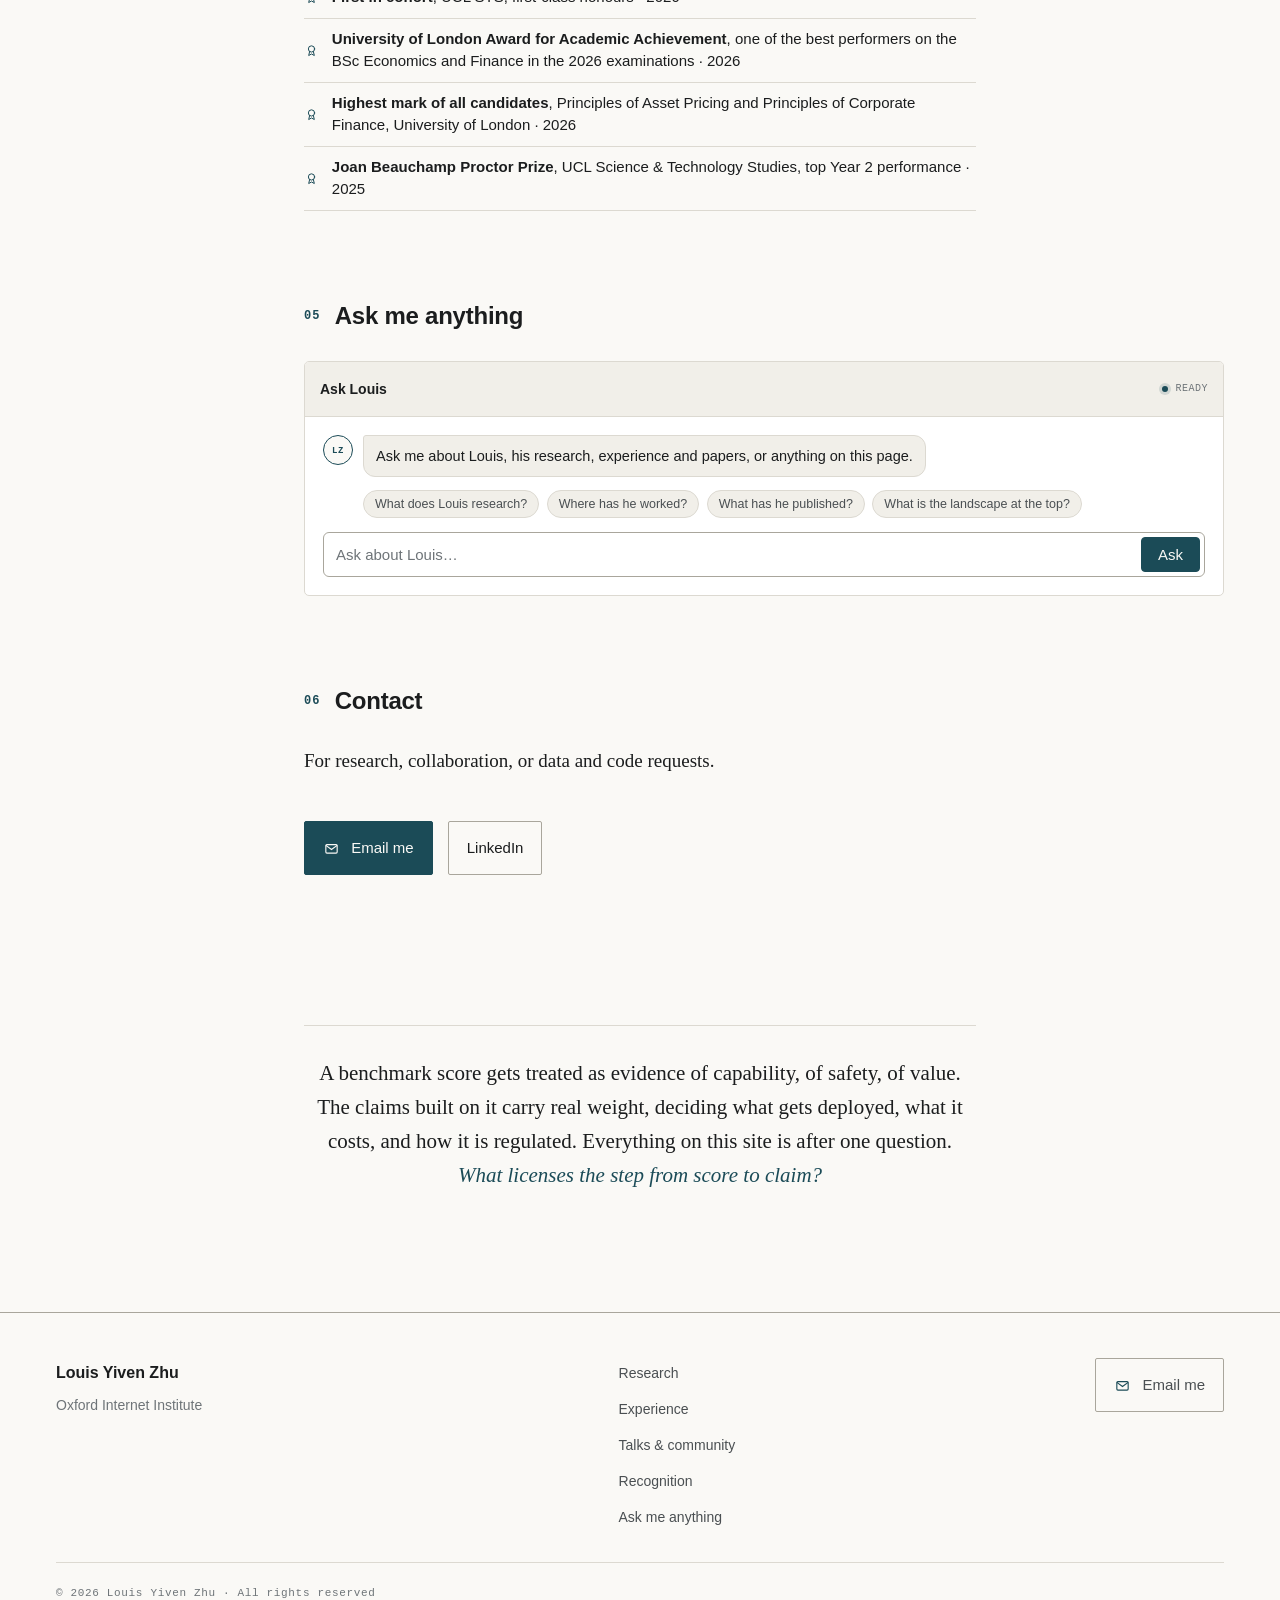
==== commit 8ff5a8f1: "Silent Revision under review at ACM FAccT 2027 Status chip, card, assistant and worker facts updated" ====
--- a/index.html
+++ b/index.html
@@ -53,7 +53,7 @@
 <link rel="preload" href="fonts/spectral-600.woff2" as="font" type="font/woff2" crossorigin>
 <link rel="preload" href="fonts/public-sans-var.woff2" as="font" type="font/woff2" crossorigin>
 <link rel="preload" href="fonts/plex-mono-400.woff2" as="font" type="font/woff2" crossorigin>
-<link rel="stylesheet" href="styles.css?v=20261018">
+<link rel="stylesheet" href="styles.css?v=20261027">
 </head>
 <body id="top">
 
@@ -193,14 +193,14 @@
       </article>
 
       <article class="pub">
-        <div class="pub-top"><span class="status is-pending">preprint</span><span class="layer">Q4 &middot; decide</span></div>
+        <div class="pub-top"><span class="status is-pending">under review</span><span class="layer">Q4 &middot; decide</span></div>
         <h4 class="pub-title"><a class="ext" href="https://arxiv.org/abs/2609.08789">Silent Revision</a></h4>
         <p>A versioned, hash-pinned corpus of the safety frameworks published by twelve frontier AI developers, and a measure of how much of each revision the developer&rsquo;s own account discloses.</p>
         <p class="stat-row">
           <span class="pop"><span class="stat-chip" tabindex="0"><b>67%</b> silent revision</span><span class="pop-body" role="note">Share of material changes not identifiable from the developer&rsquo;s own account of the revision, under the strict criterion, with a 95% interval of 62% to 72%. Under the lenient criterion the share is 53%.</span></span>
           <span class="pop"><span class="stat-chip" tabindex="0"><b>710</b> commitments</span><span class="pop-body" role="note">Commitment instances traced across twelve consecutive version pairs of the developers&rsquo; safety frameworks.</span></span>
         </p>
-        <p class="pub-meta">preprint &middot; full version in preparation for ACM FAccT 2027<br><a class="ext" href="https://arxiv.org/abs/2609.08789">paper</a> &middot; <a class="ext" href="https://doi.org/10.5281/zenodo.22670700">corpus and code</a> &middot; <a class="ext" href="https://github.com/louisyzhu/frontier-safety-framework-corpus">GitHub</a></p>
+        <p class="pub-meta">preprint, arXiv 2609.08789 &middot; under review, ACM FAccT 2027<br><a class="ext" href="https://arxiv.org/abs/2609.08789">paper</a> &middot; <a class="ext" href="https://doi.org/10.5281/zenodo.22670700">corpus and code</a> &middot; <a class="ext" href="https://github.com/louisyzhu/frontier-safety-framework-corpus">GitHub</a></p>
       </article>
 
       <article class="pub">
@@ -488,8 +488,8 @@
   <p class="foot-legal">&copy; 2026 Louis Yiven Zhu &middot; All rights reserved</p>
 </footer>
 
-<script src="banner.js?v=20261018"></script>
-<script src="site.js?v=20261018"></script>
-<script src="ask.js?v=20261018"></script>
+<script src="banner.js?v=20261027"></script>
+<script src="site.js?v=20261027"></script>
+<script src="ask.js?v=20261027"></script>
 </body>
 </html>
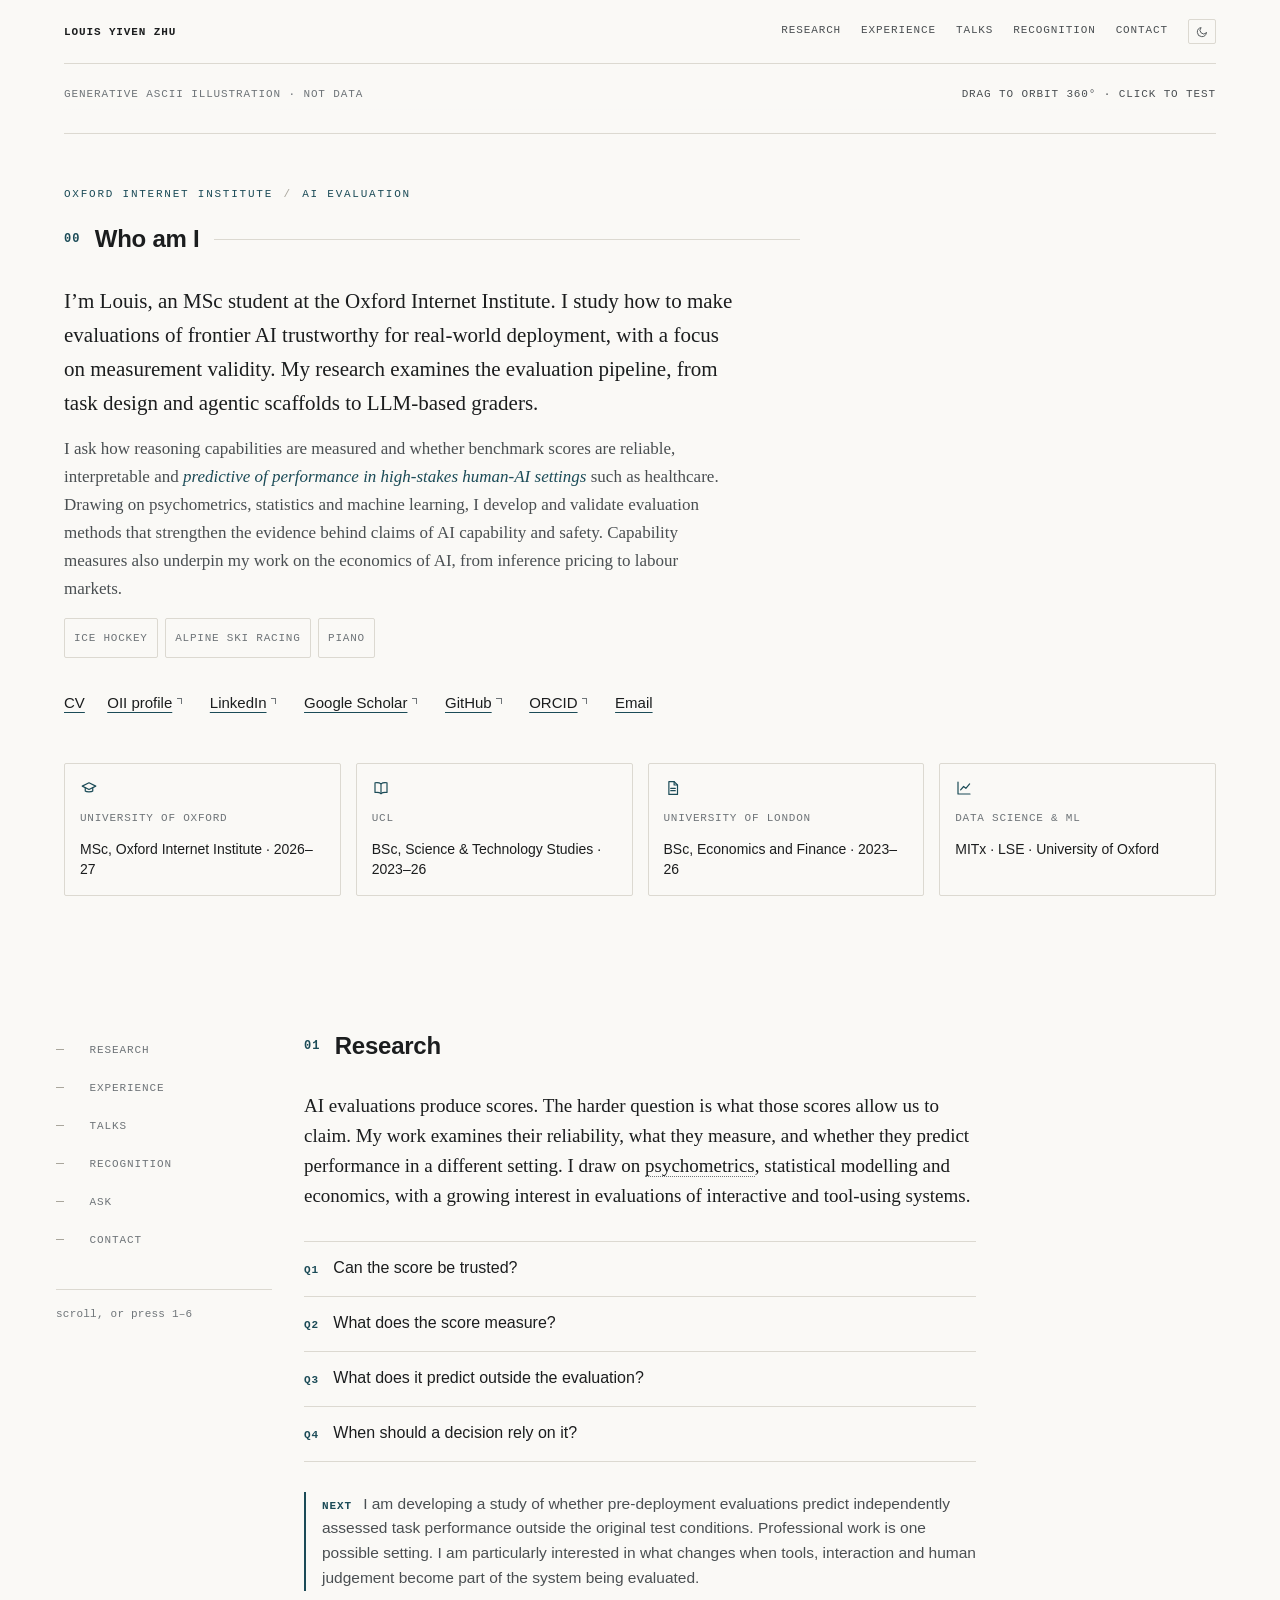
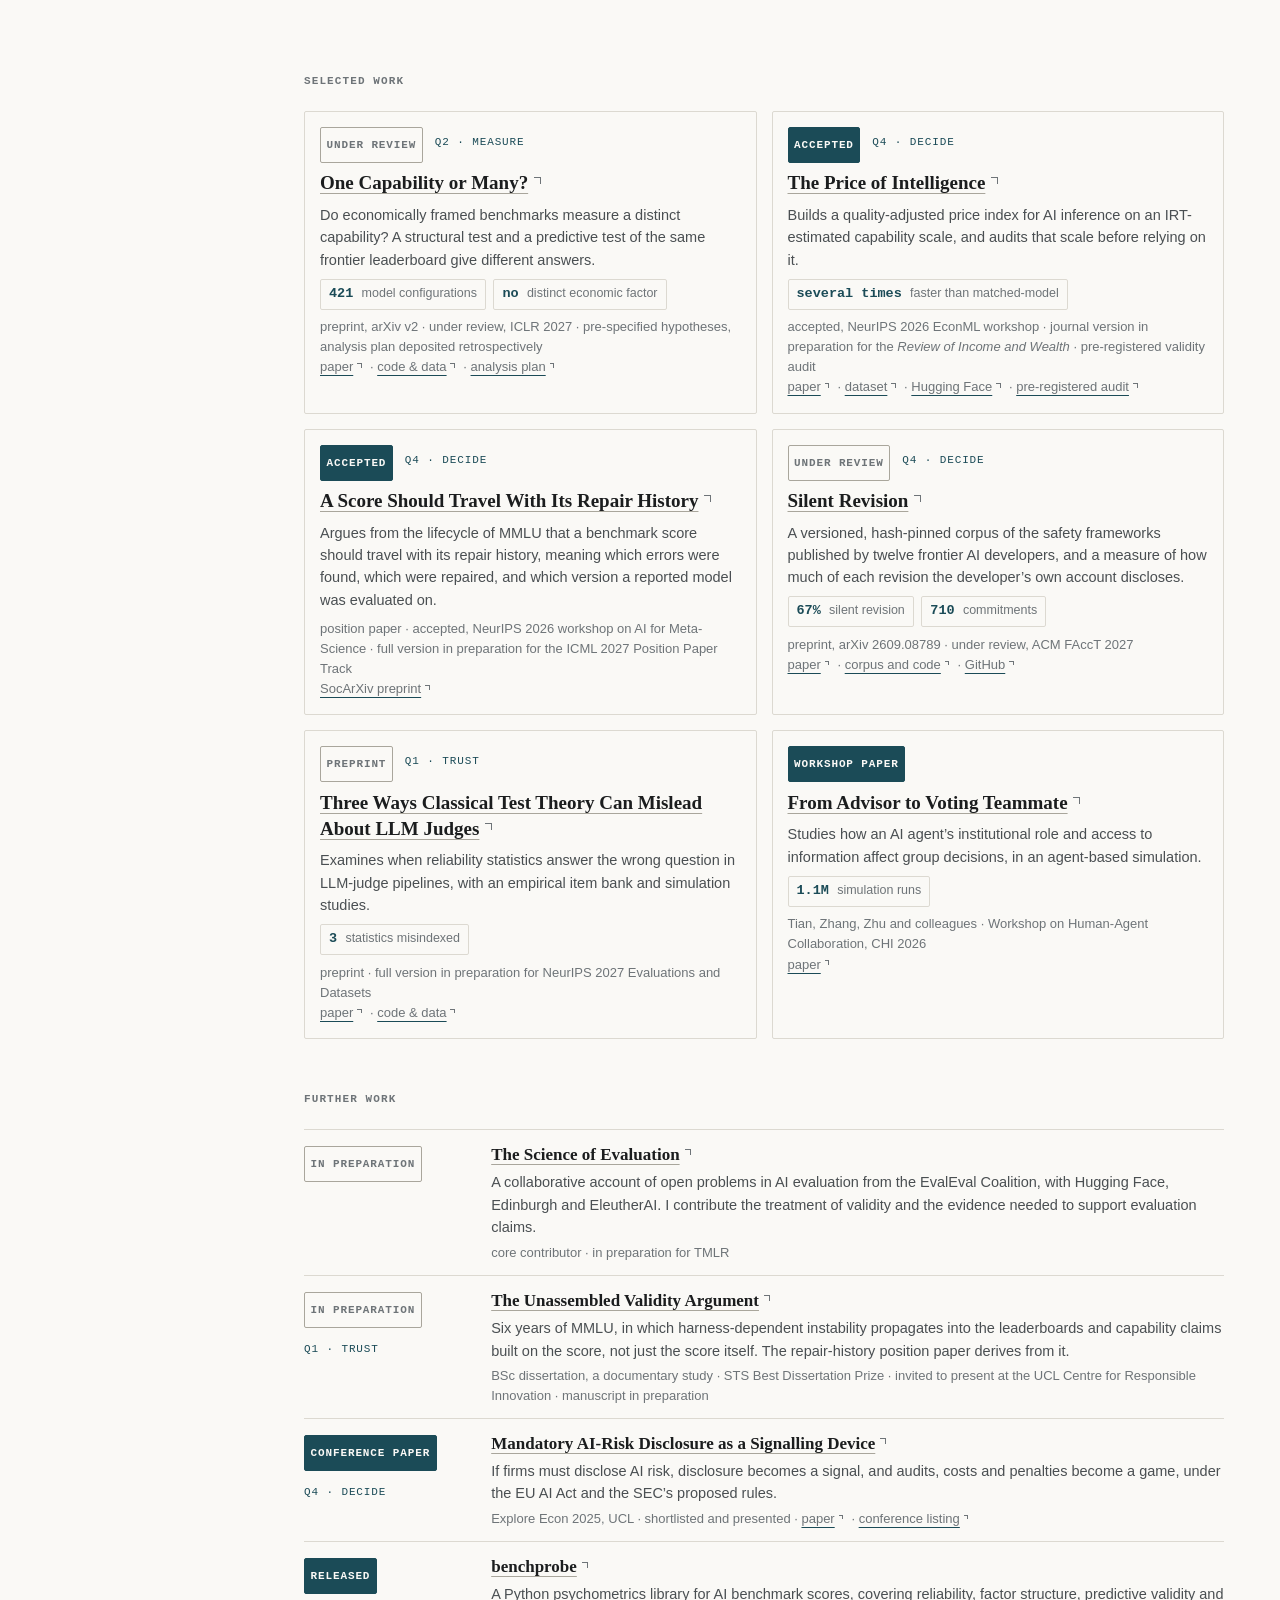
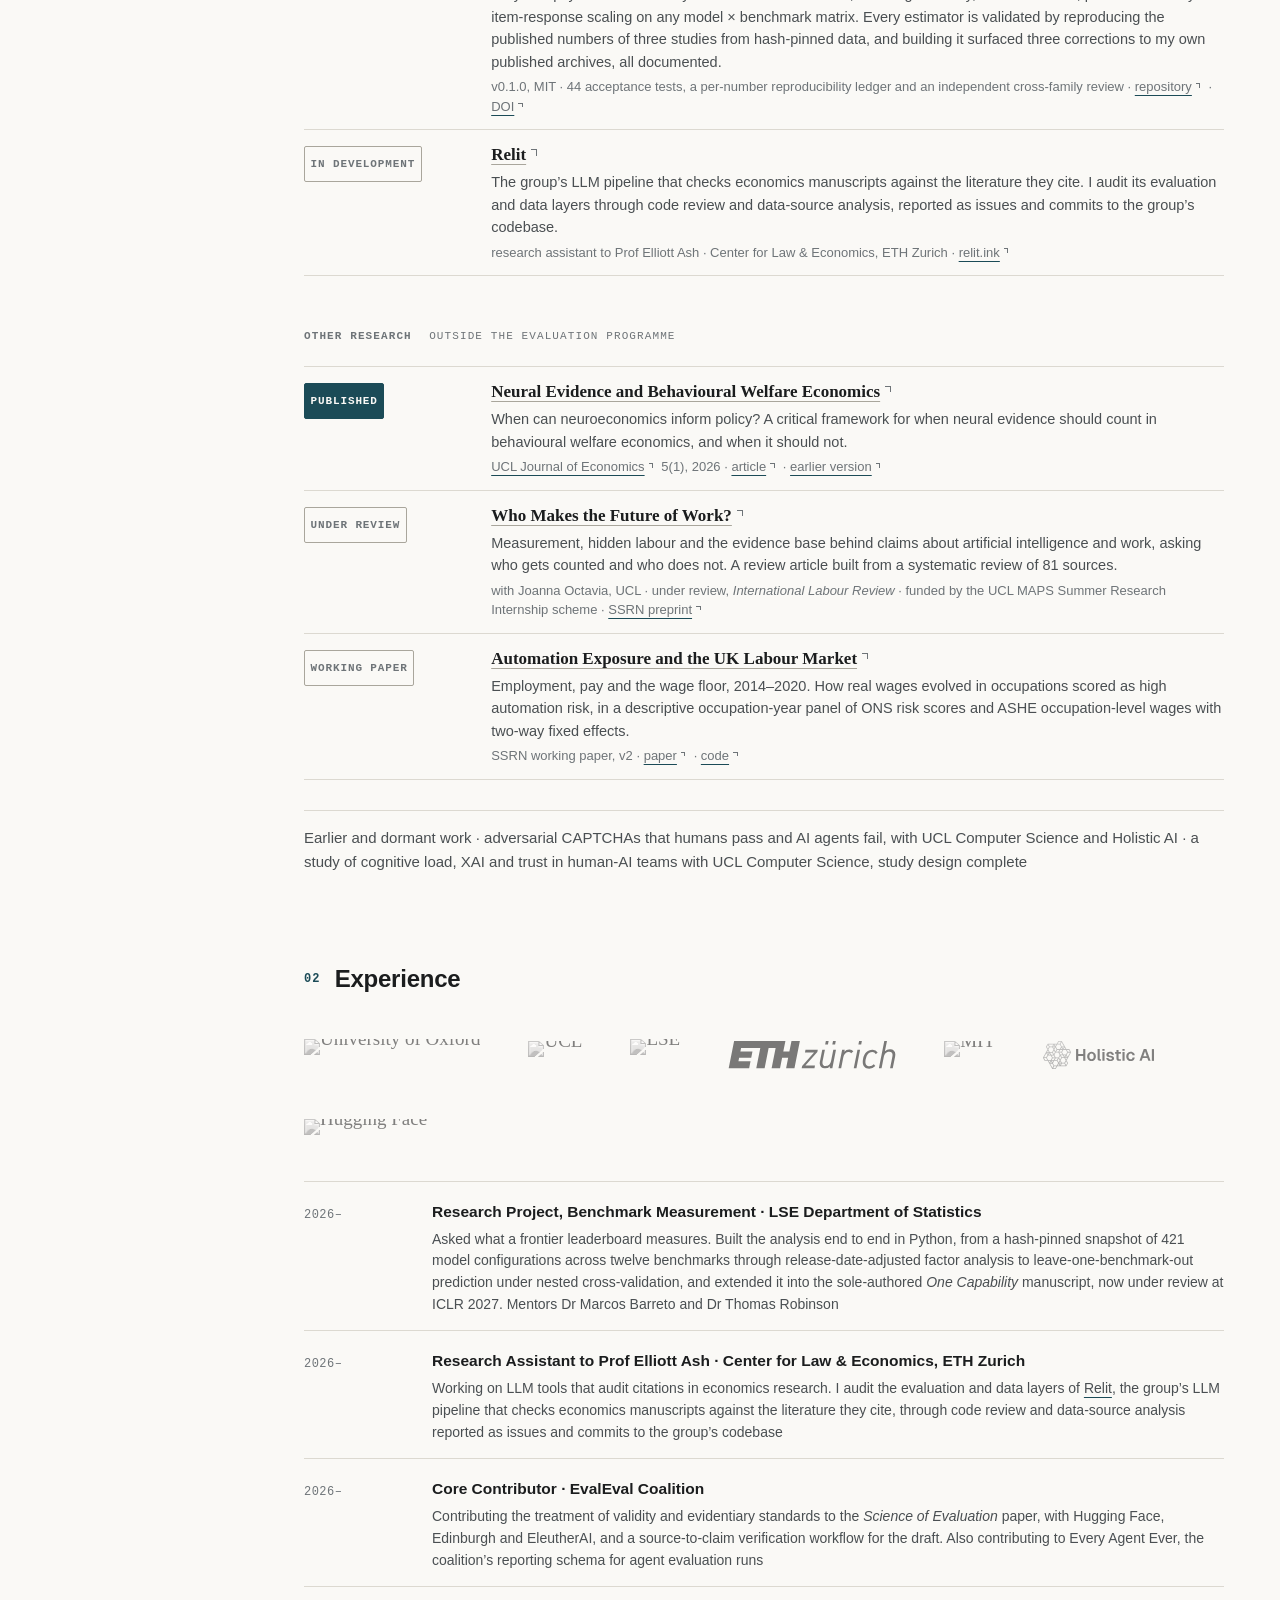
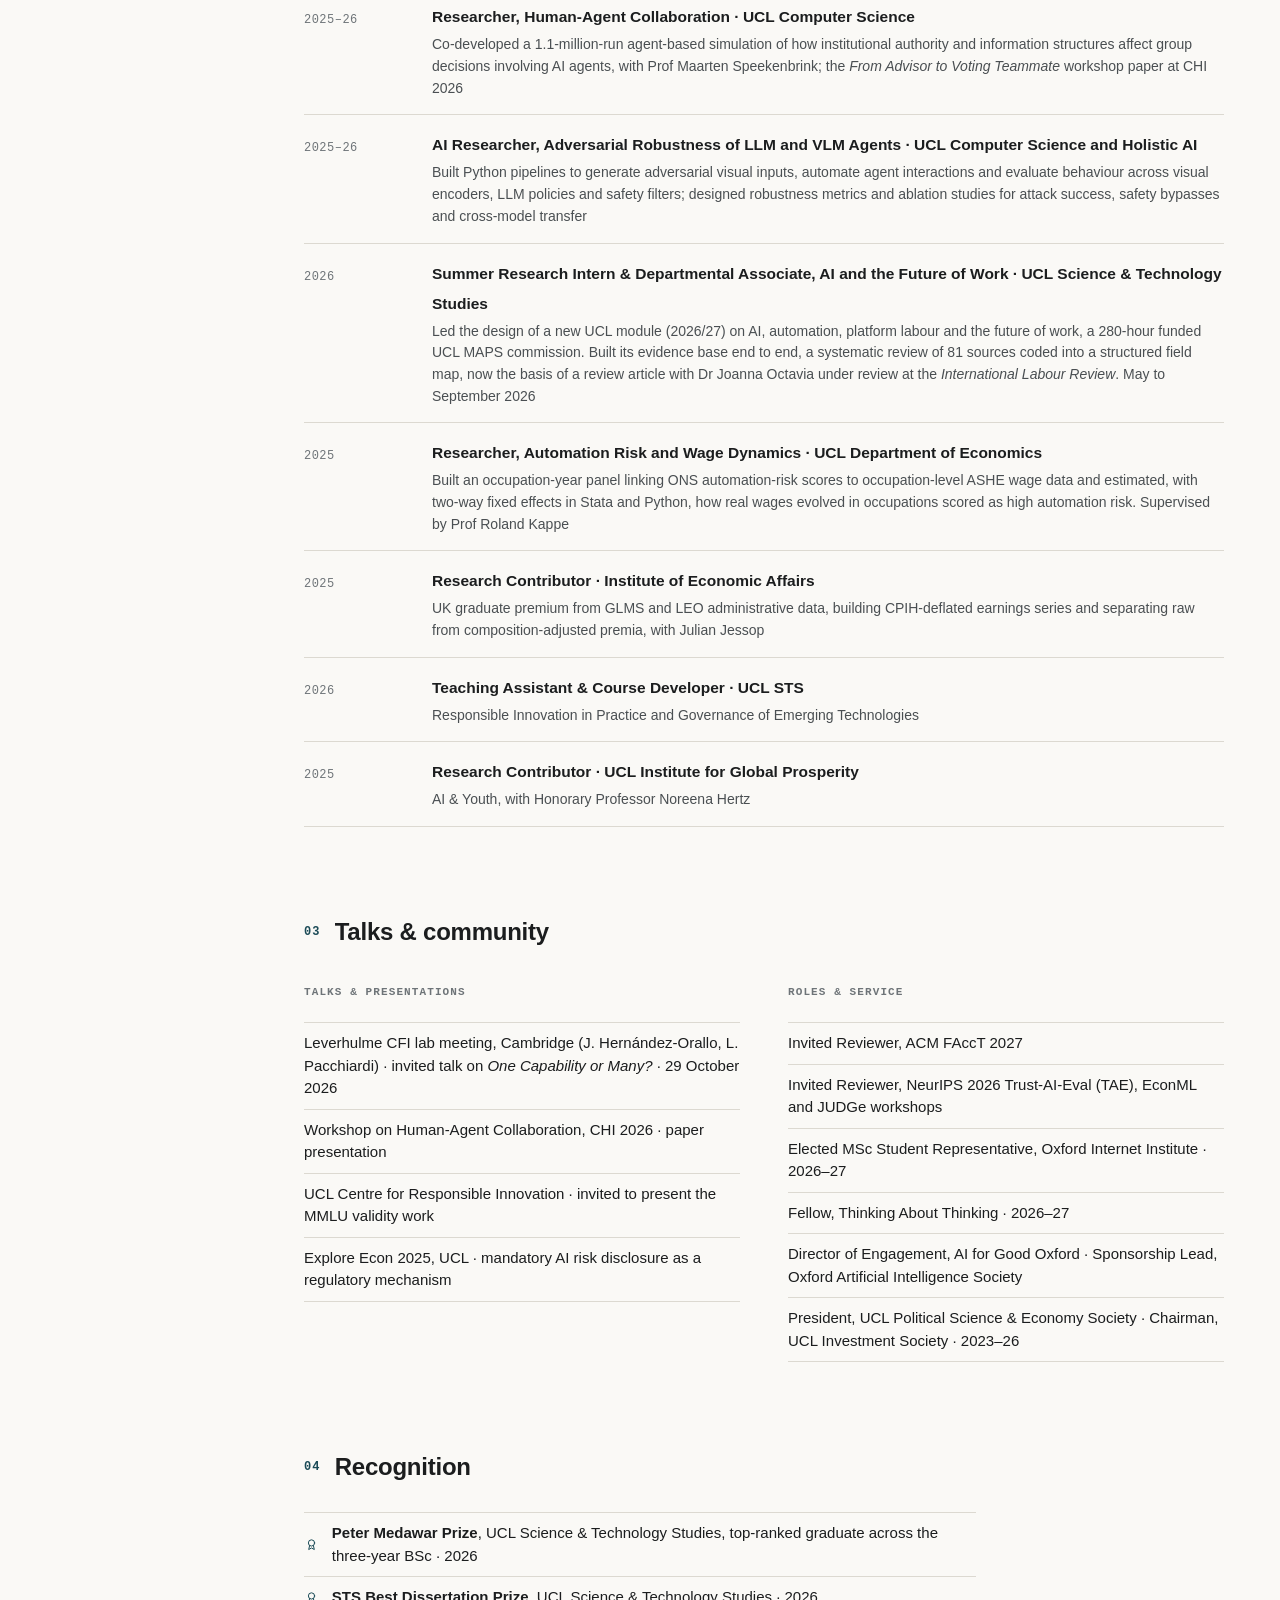
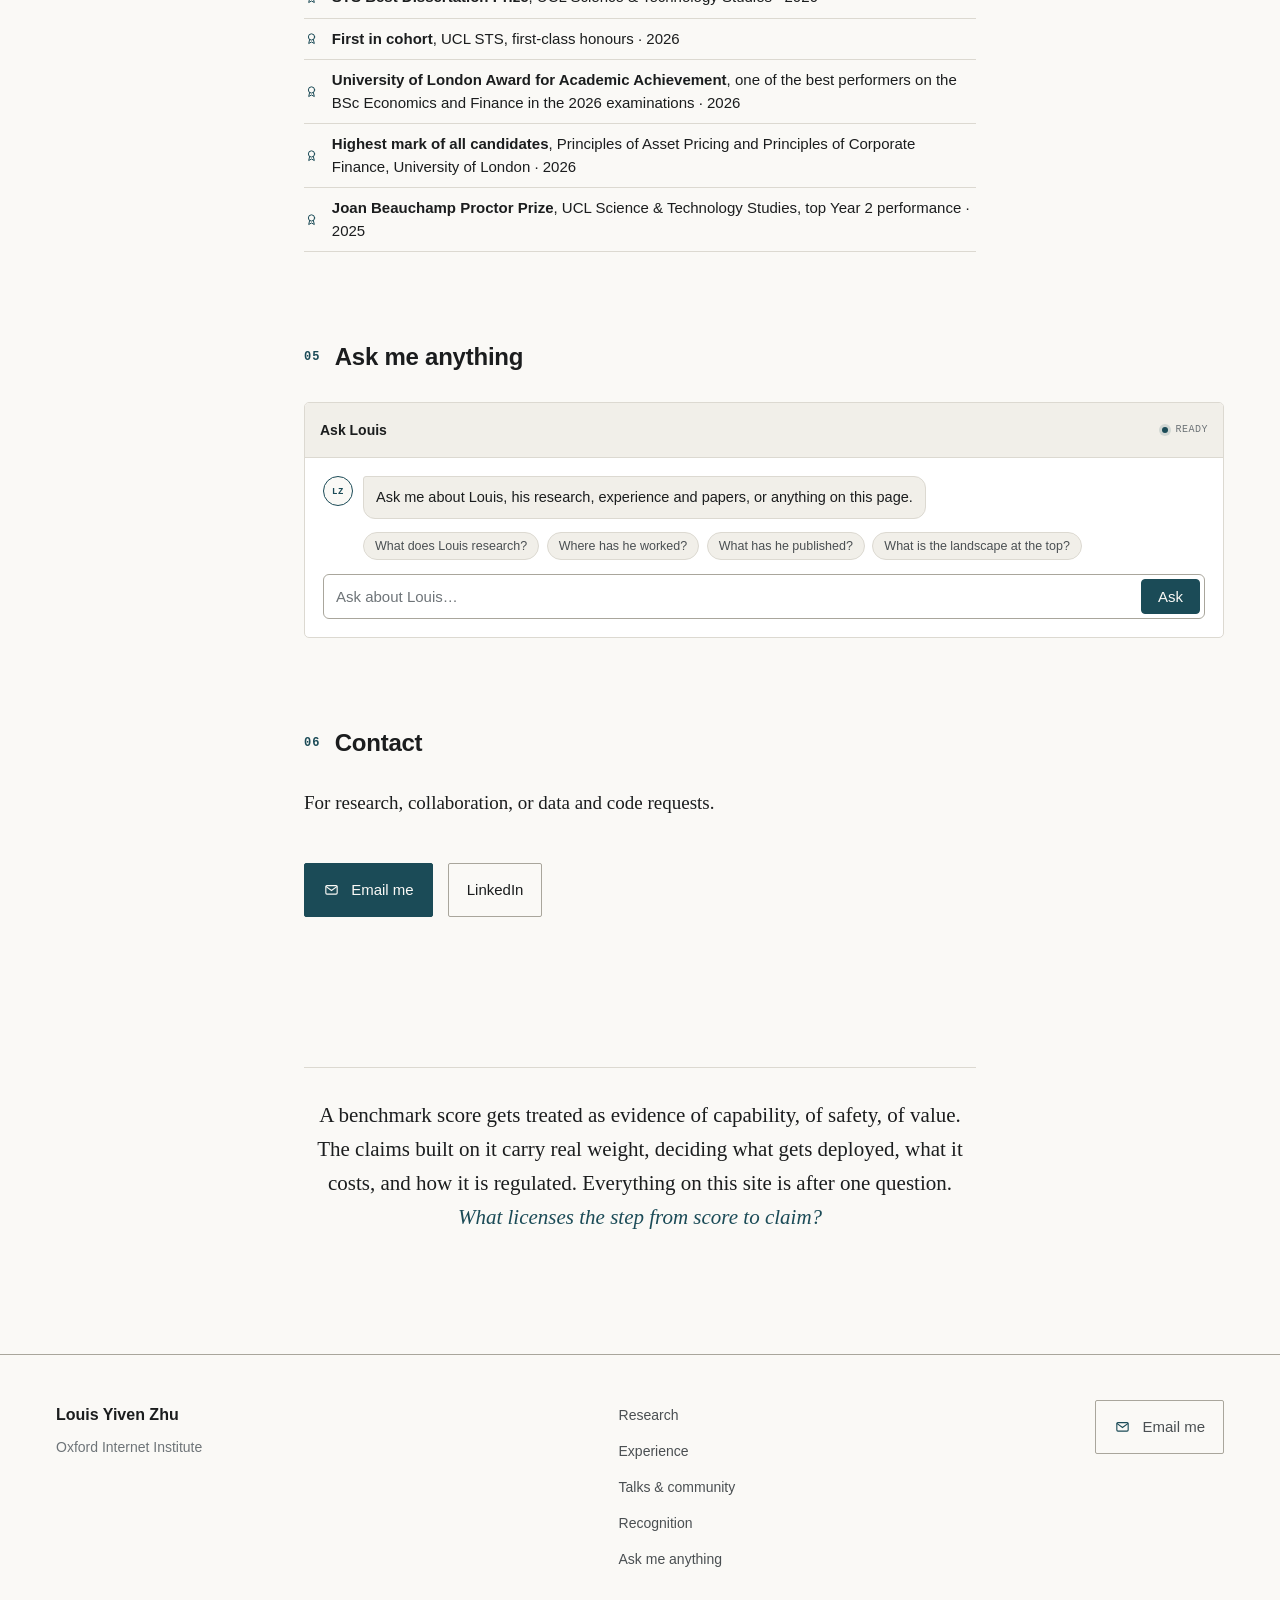
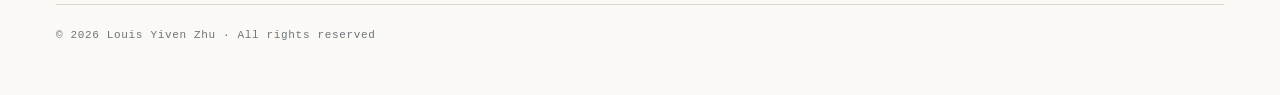
==== commit cac1a992: "Service: Invited Reviewer, ACM FAccT 2027" ====
--- a/index.html
+++ b/index.html
@@ -53,7 +53,7 @@
 <link rel="preload" href="fonts/spectral-600.woff2" as="font" type="font/woff2" crossorigin>
 <link rel="preload" href="fonts/public-sans-var.woff2" as="font" type="font/woff2" crossorigin>
 <link rel="preload" href="fonts/plex-mono-400.woff2" as="font" type="font/woff2" crossorigin>
-<link rel="stylesheet" href="styles.css?v=20261027">
+<link rel="stylesheet" href="styles.css?v=20261030">
 </head>
 <body id="top">
 
@@ -404,6 +404,7 @@
       <div>
         <h3 class="mini-h">Roles &amp; service</h3>
         <ul class="plain-list">
+          <li>Invited Reviewer, ACM FAccT 2027</li>
           <li>Invited Reviewer, NeurIPS 2026 Trust-AI-Eval (TAE), EconML and JUDGe workshops</li>
           <li>Elected MSc Student Representative, Oxford Internet Institute &middot; 2026&ndash;27</li>
           <li>Fellow, Thinking About Thinking &middot; 2026&ndash;27</li>
@@ -488,8 +489,8 @@
   <p class="foot-legal">&copy; 2026 Louis Yiven Zhu &middot; All rights reserved</p>
 </footer>
 
-<script src="banner.js?v=20261027"></script>
-<script src="site.js?v=20261027"></script>
-<script src="ask.js?v=20261027"></script>
+<script src="banner.js?v=20261030"></script>
+<script src="site.js?v=20261030"></script>
+<script src="ask.js?v=20261030"></script>
 </body>
 </html>
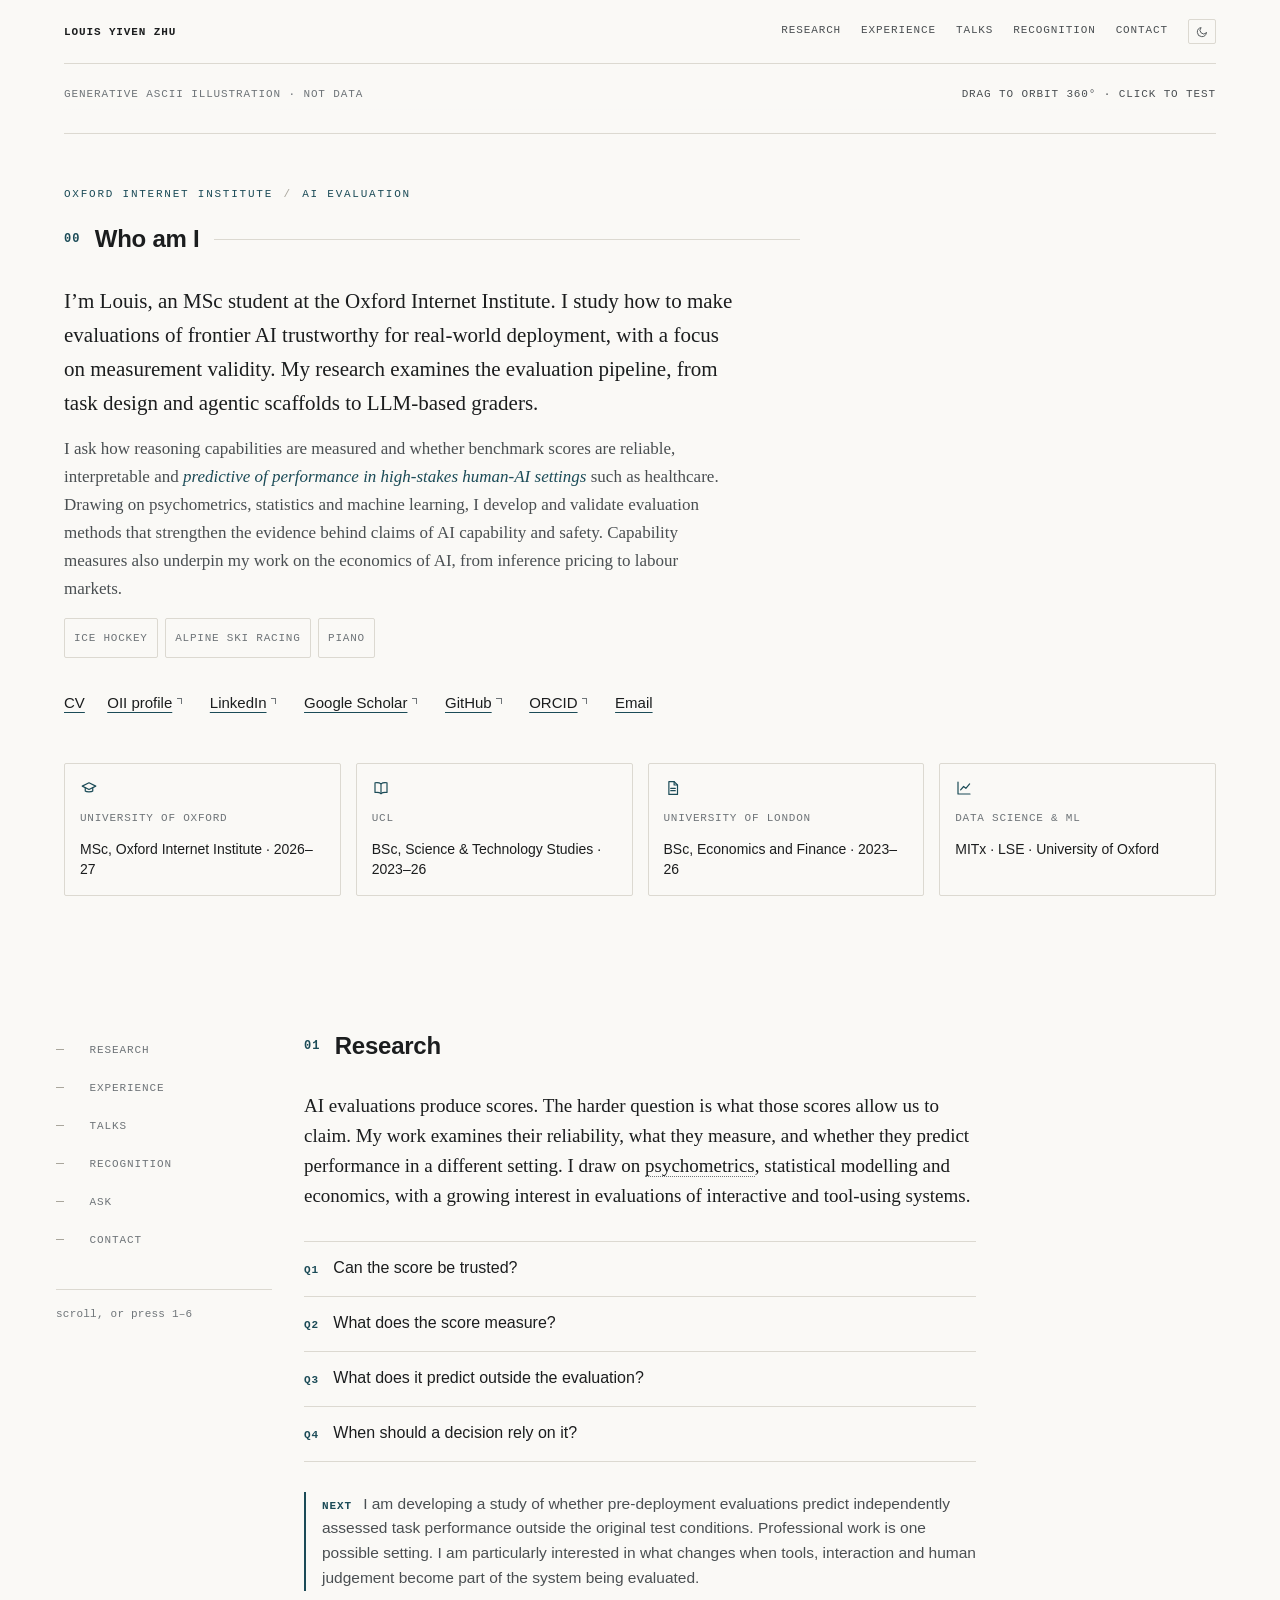
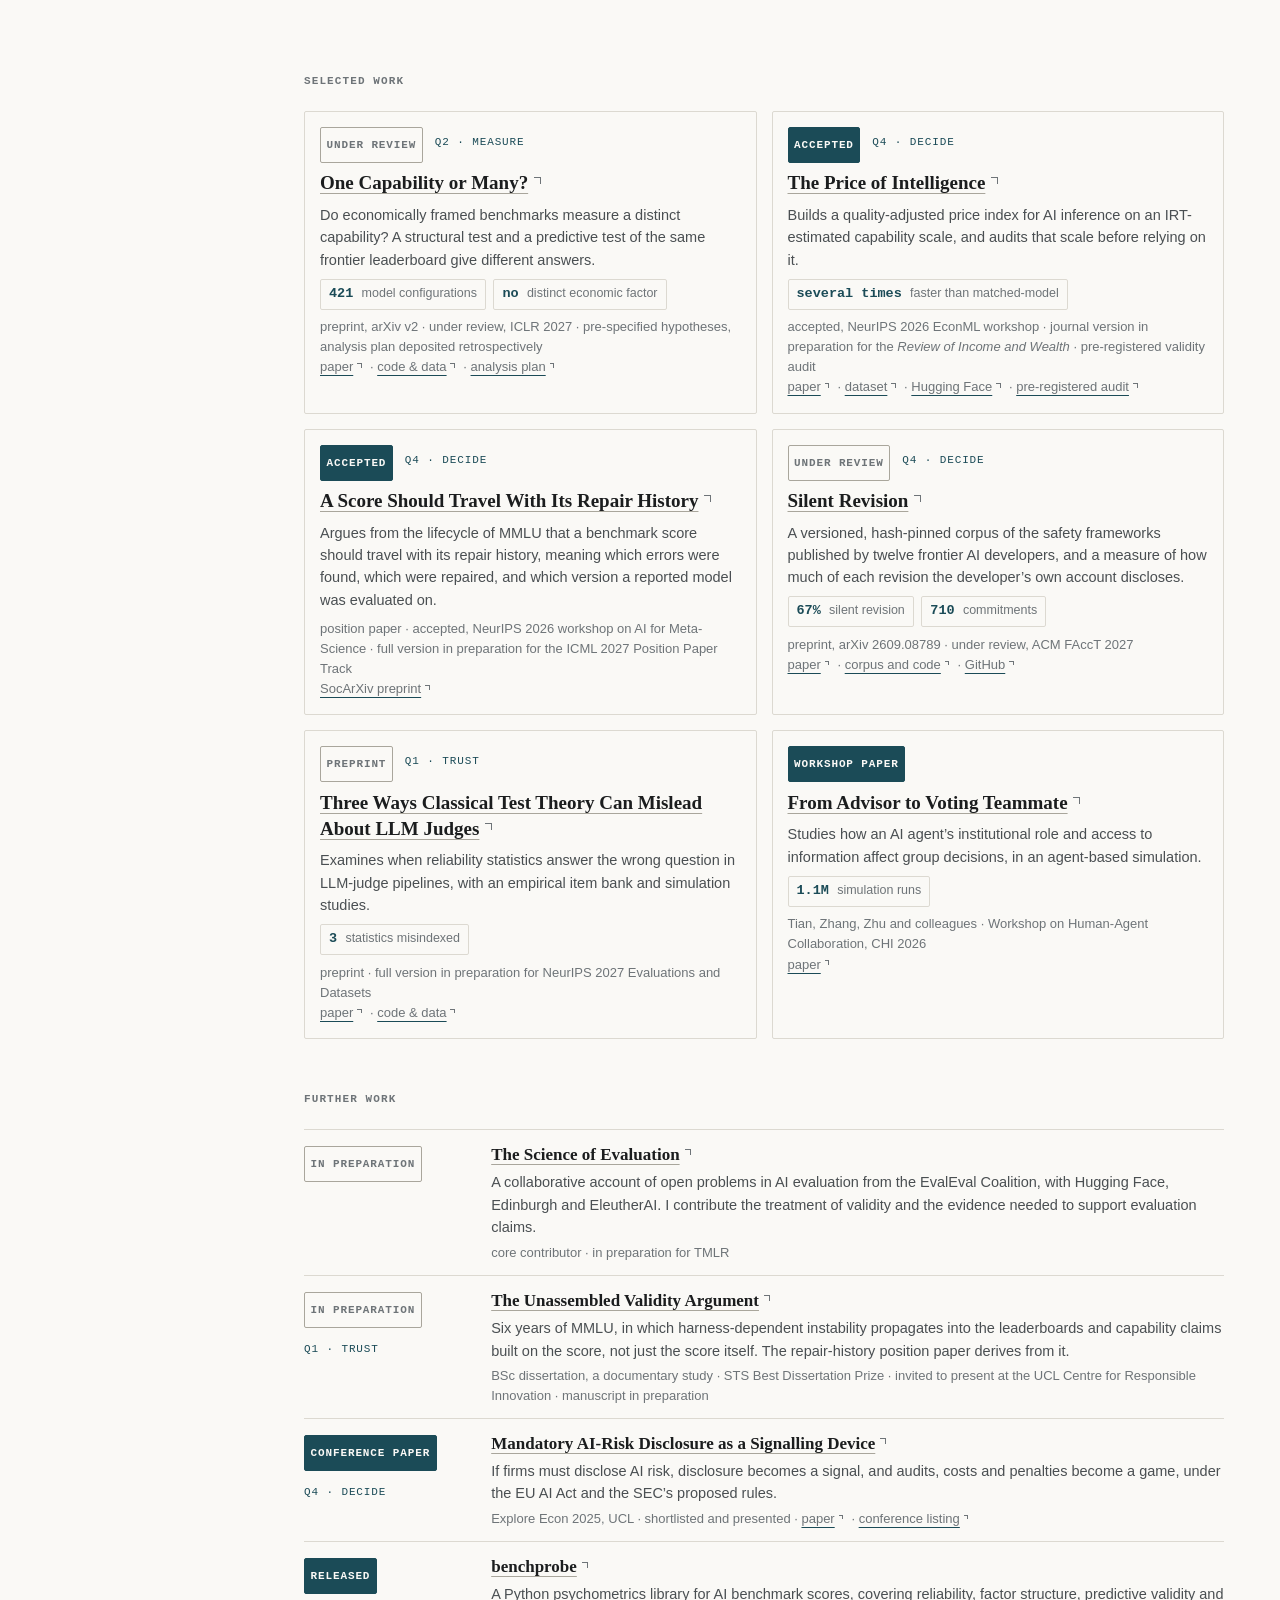
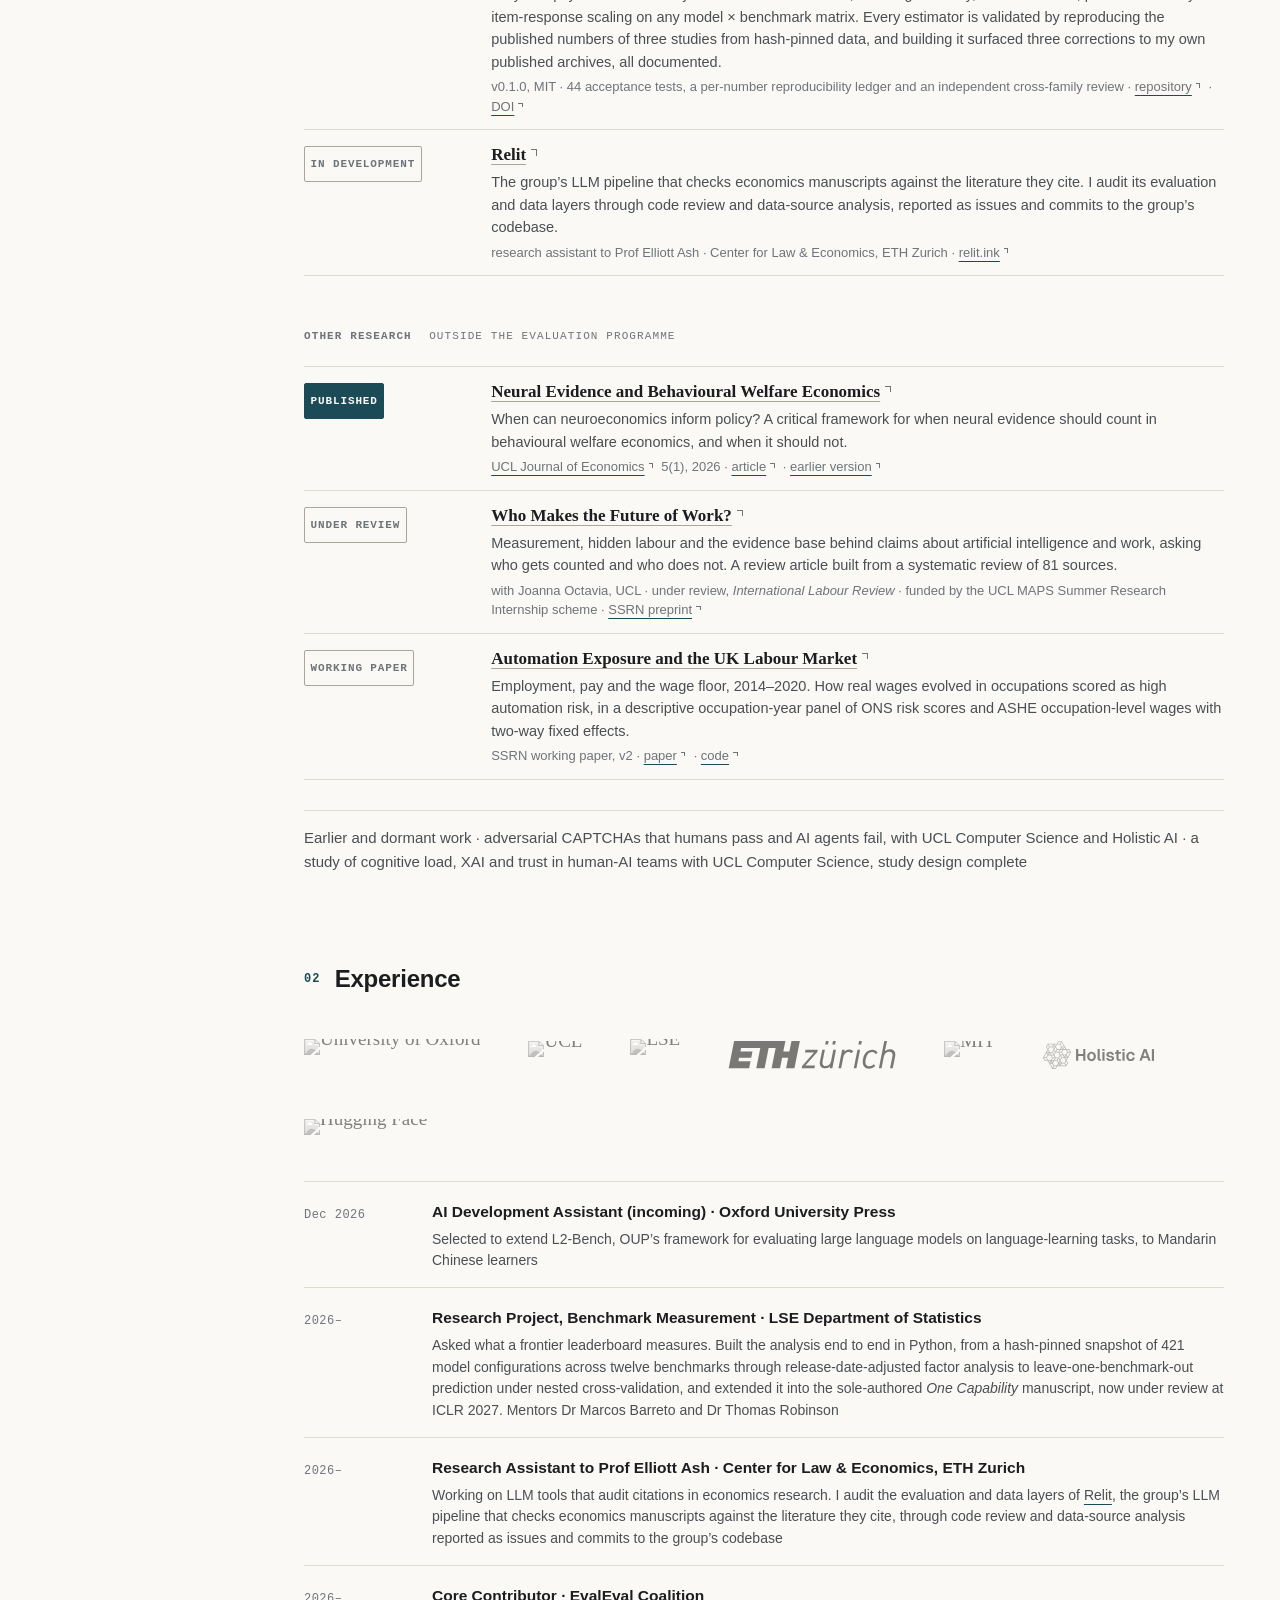
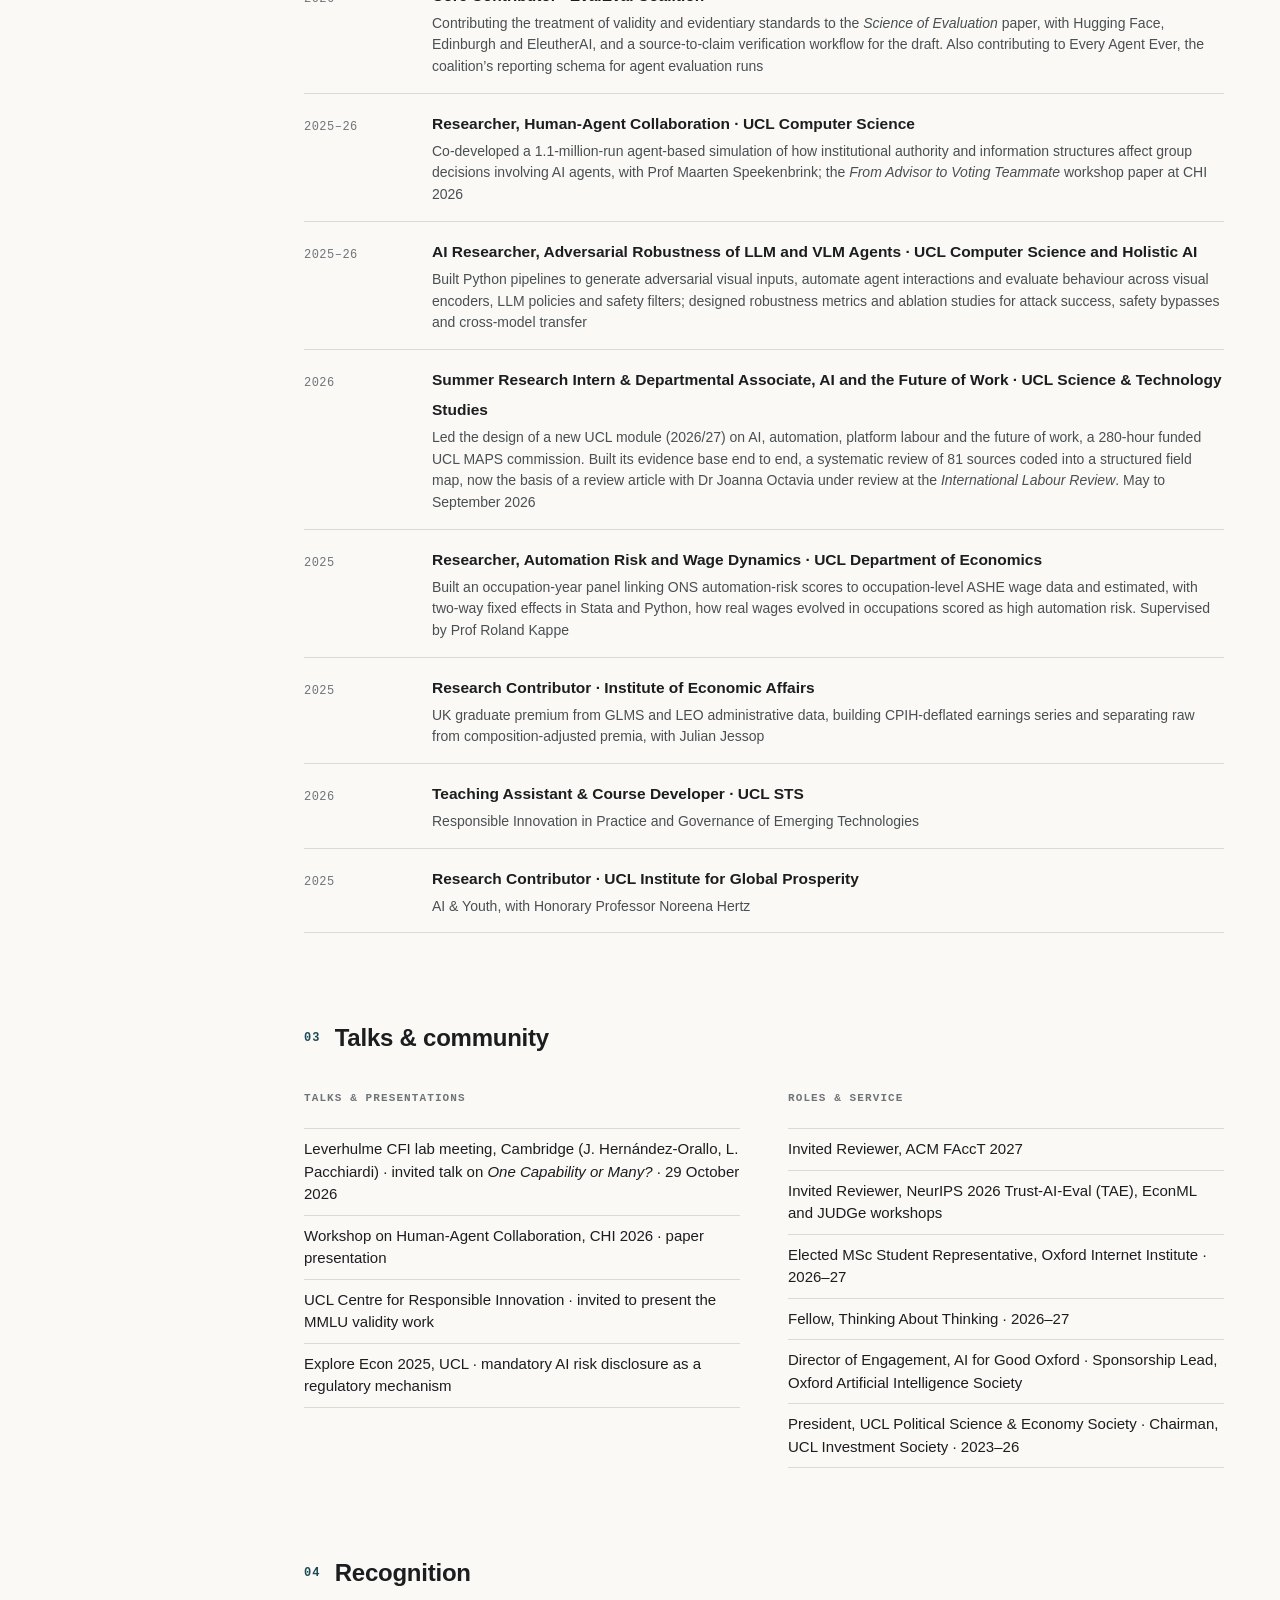
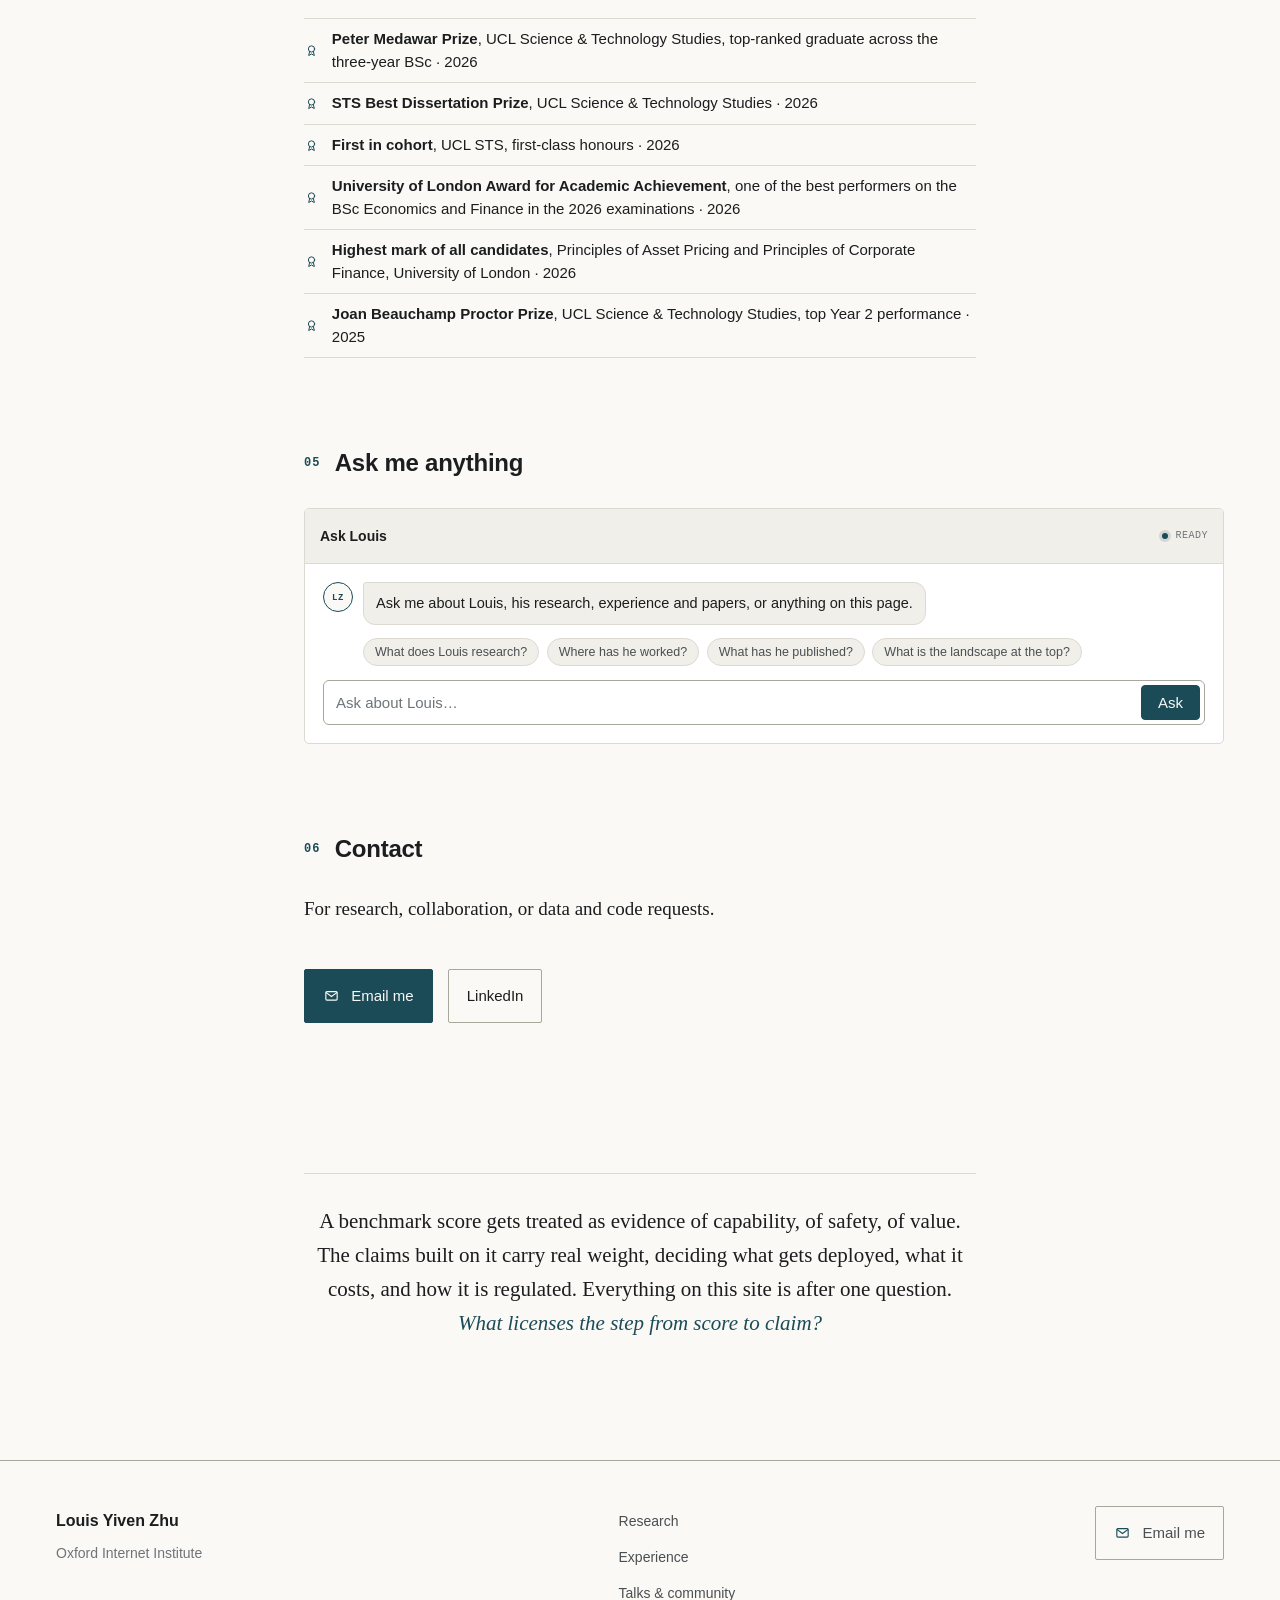
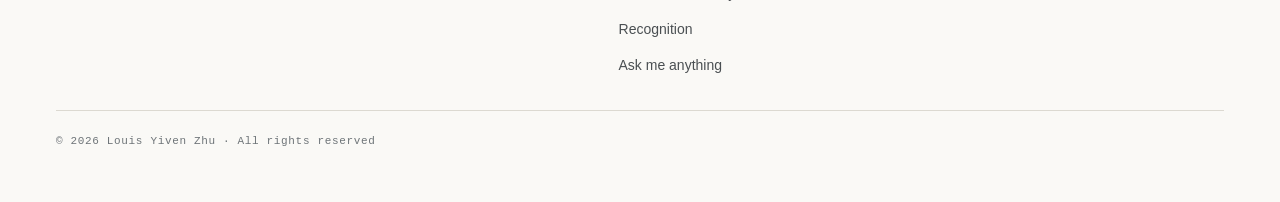
==== commit 64b9dcf9: "Experience: AI Development Assistant (incoming), Oxford University Press, Dec 2026" ====
--- a/index.html
+++ b/index.html
@@ -53,7 +53,7 @@
 <link rel="preload" href="fonts/spectral-600.woff2" as="font" type="font/woff2" crossorigin>
 <link rel="preload" href="fonts/public-sans-var.woff2" as="font" type="font/woff2" crossorigin>
 <link rel="preload" href="fonts/plex-mono-400.woff2" as="font" type="font/woff2" crossorigin>
-<link rel="stylesheet" href="styles.css?v=20261030">
+<link rel="stylesheet" href="styles.css?v=20261117">
 </head>
 <body id="top">
 
@@ -315,6 +315,13 @@
 
     <div class="xp-list">
       <div class="xp">
+        <span class="xp-when">Dec 2026</span>
+        <div class="xp-body">
+          <p class="xp-role">AI Development Assistant (incoming) &middot; Oxford University Press</p>
+          <p class="xp-desc">Selected to extend L2-Bench, OUP&rsquo;s framework for evaluating large language models on language-learning tasks, to Mandarin Chinese learners</p>
+        </div>
+      </div>
+      <div class="xp">
         <span class="xp-when">2026&ndash;</span>
         <div class="xp-body">
           <p class="xp-role">Research Project, Benchmark Measurement &middot; LSE Department of Statistics</p>
@@ -489,8 +496,8 @@
   <p class="foot-legal">&copy; 2026 Louis Yiven Zhu &middot; All rights reserved</p>
 </footer>
 
-<script src="banner.js?v=20261030"></script>
-<script src="site.js?v=20261030"></script>
-<script src="ask.js?v=20261030"></script>
+<script src="banner.js?v=20261117"></script>
+<script src="site.js?v=20261117"></script>
+<script src="ask.js?v=20261117"></script>
 </body>
 </html>
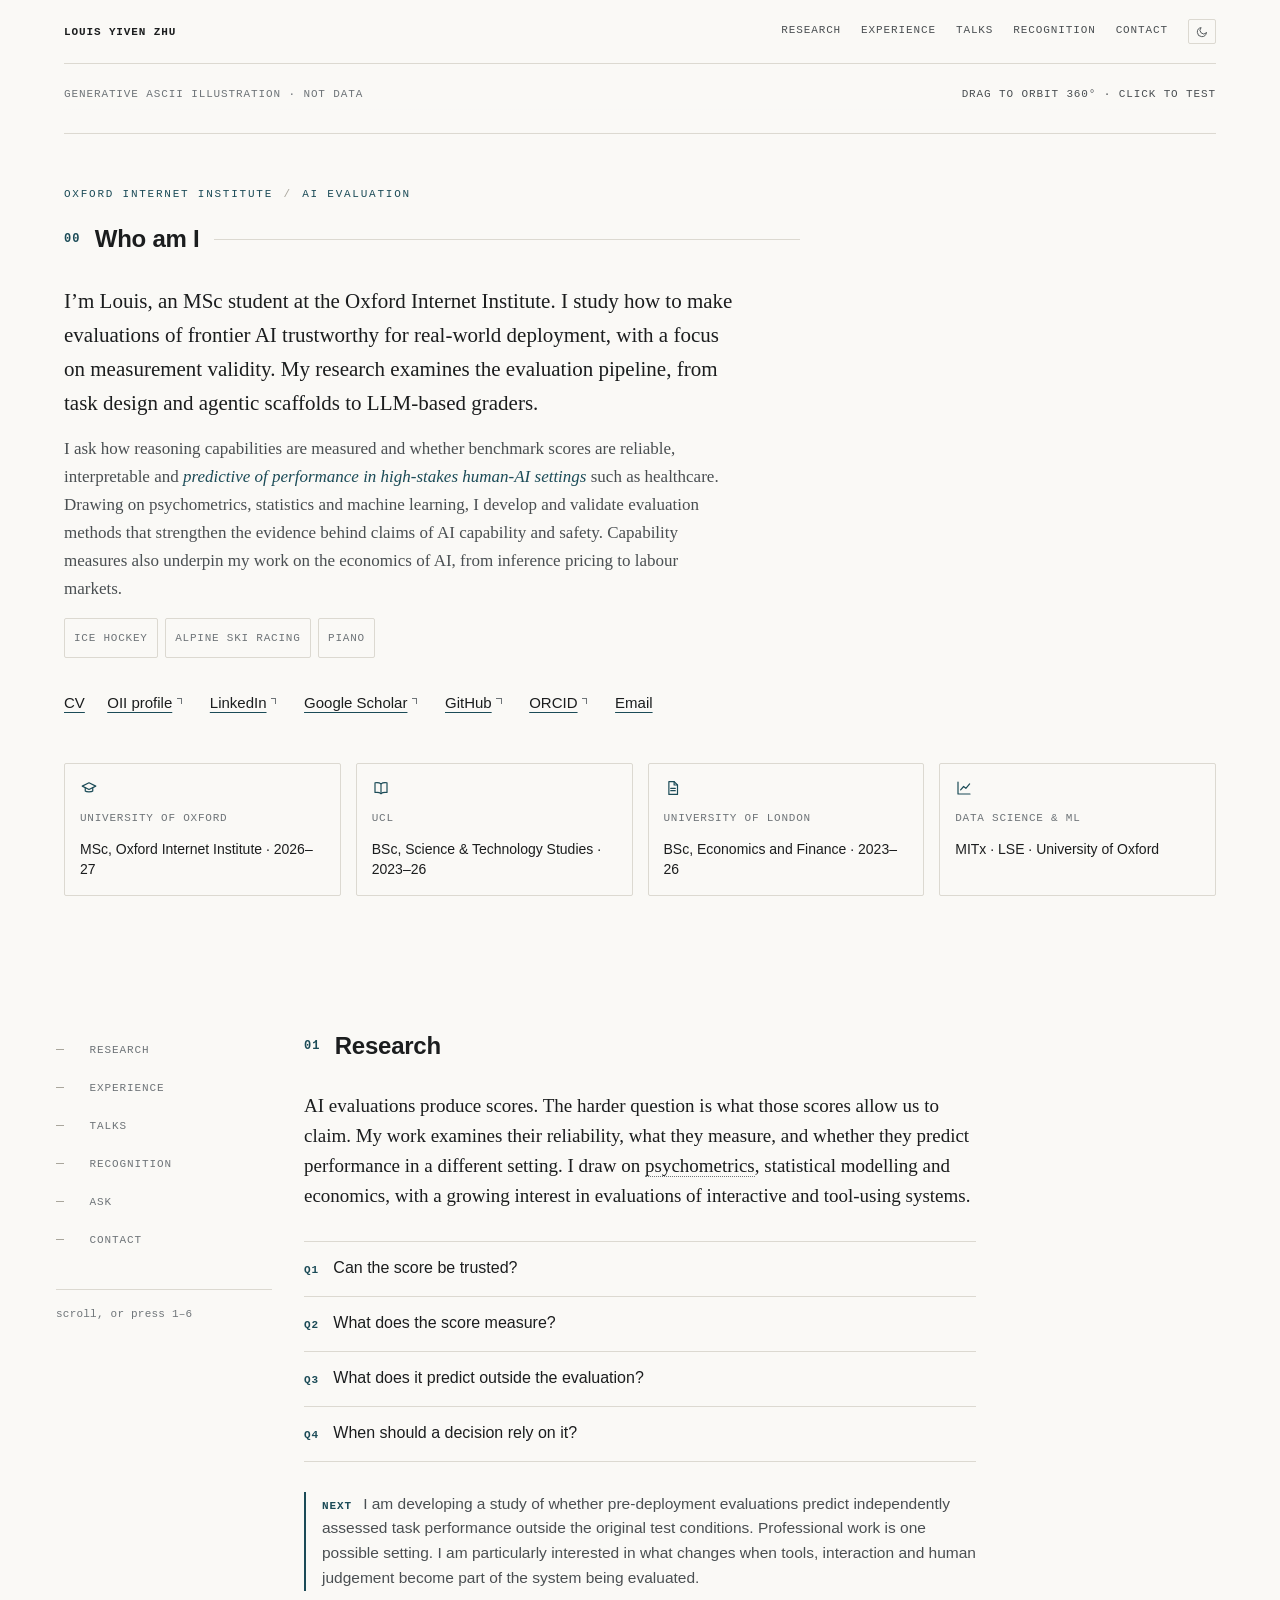
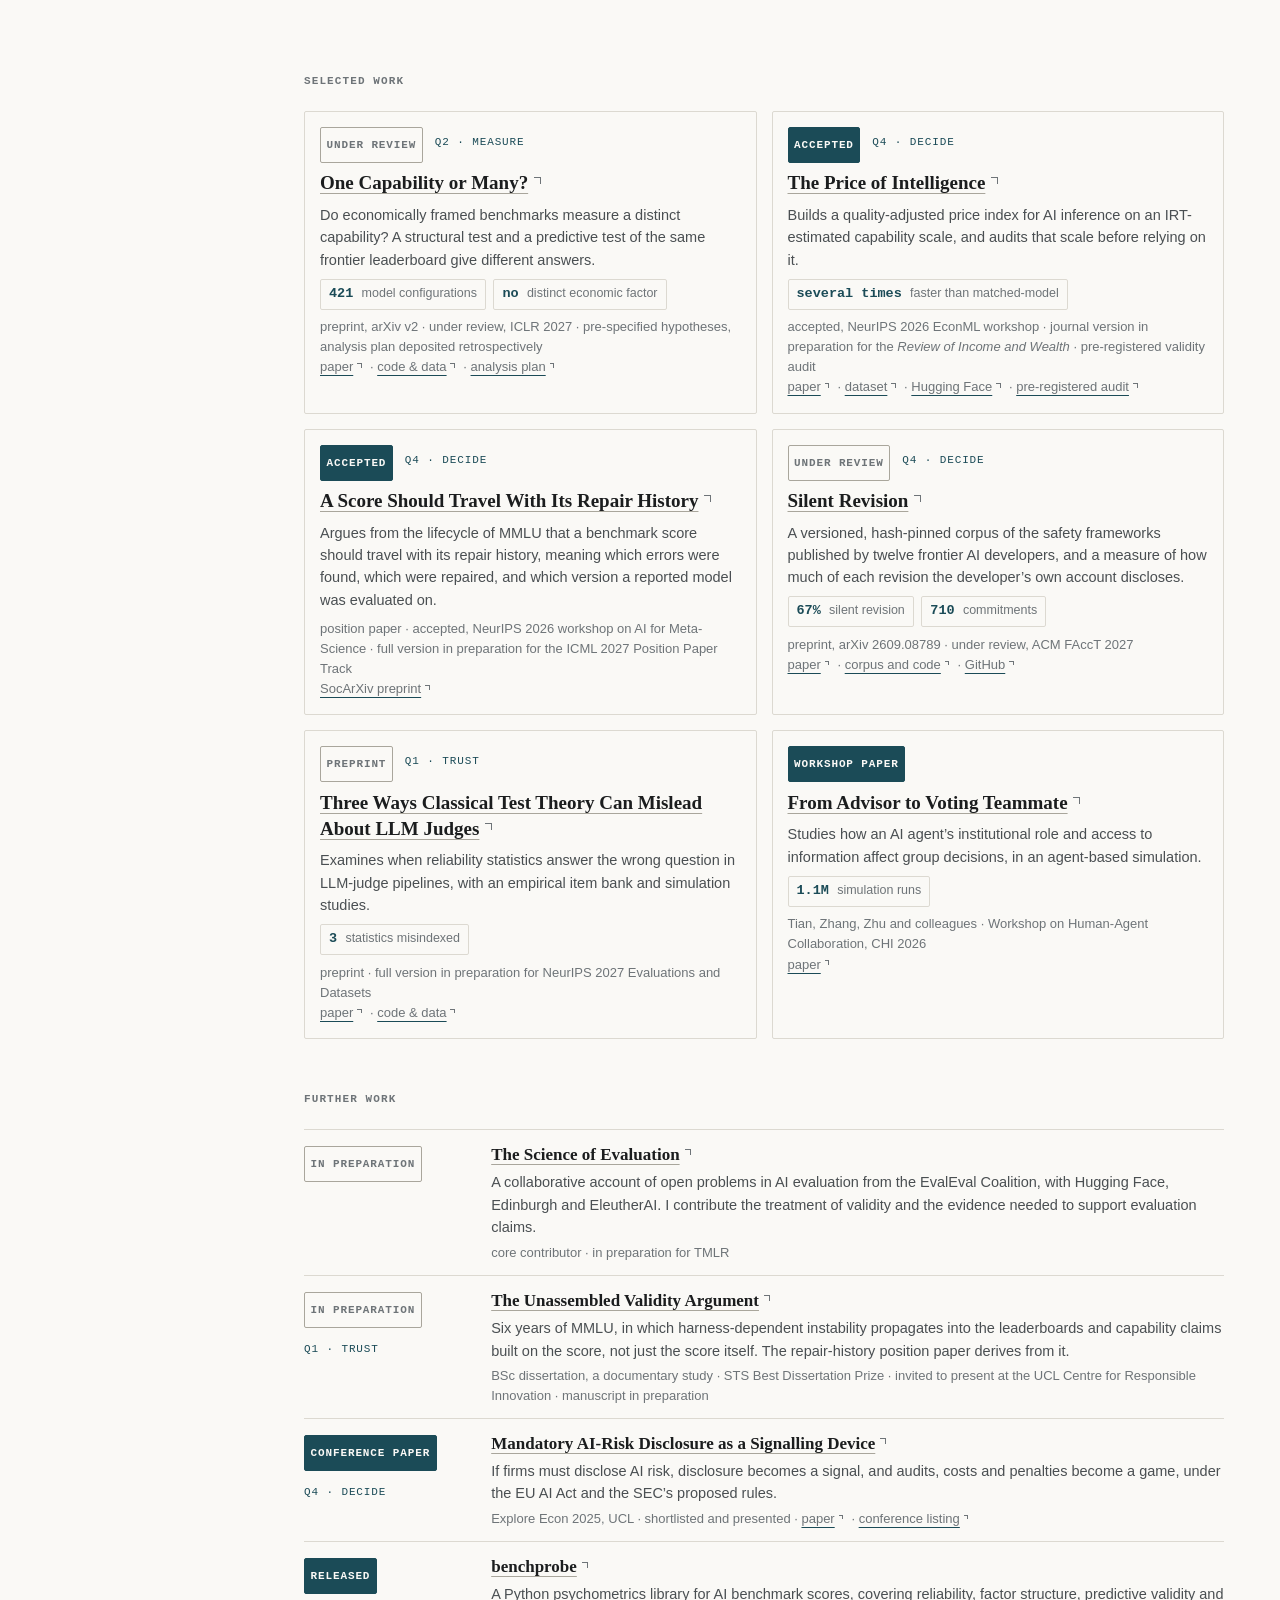
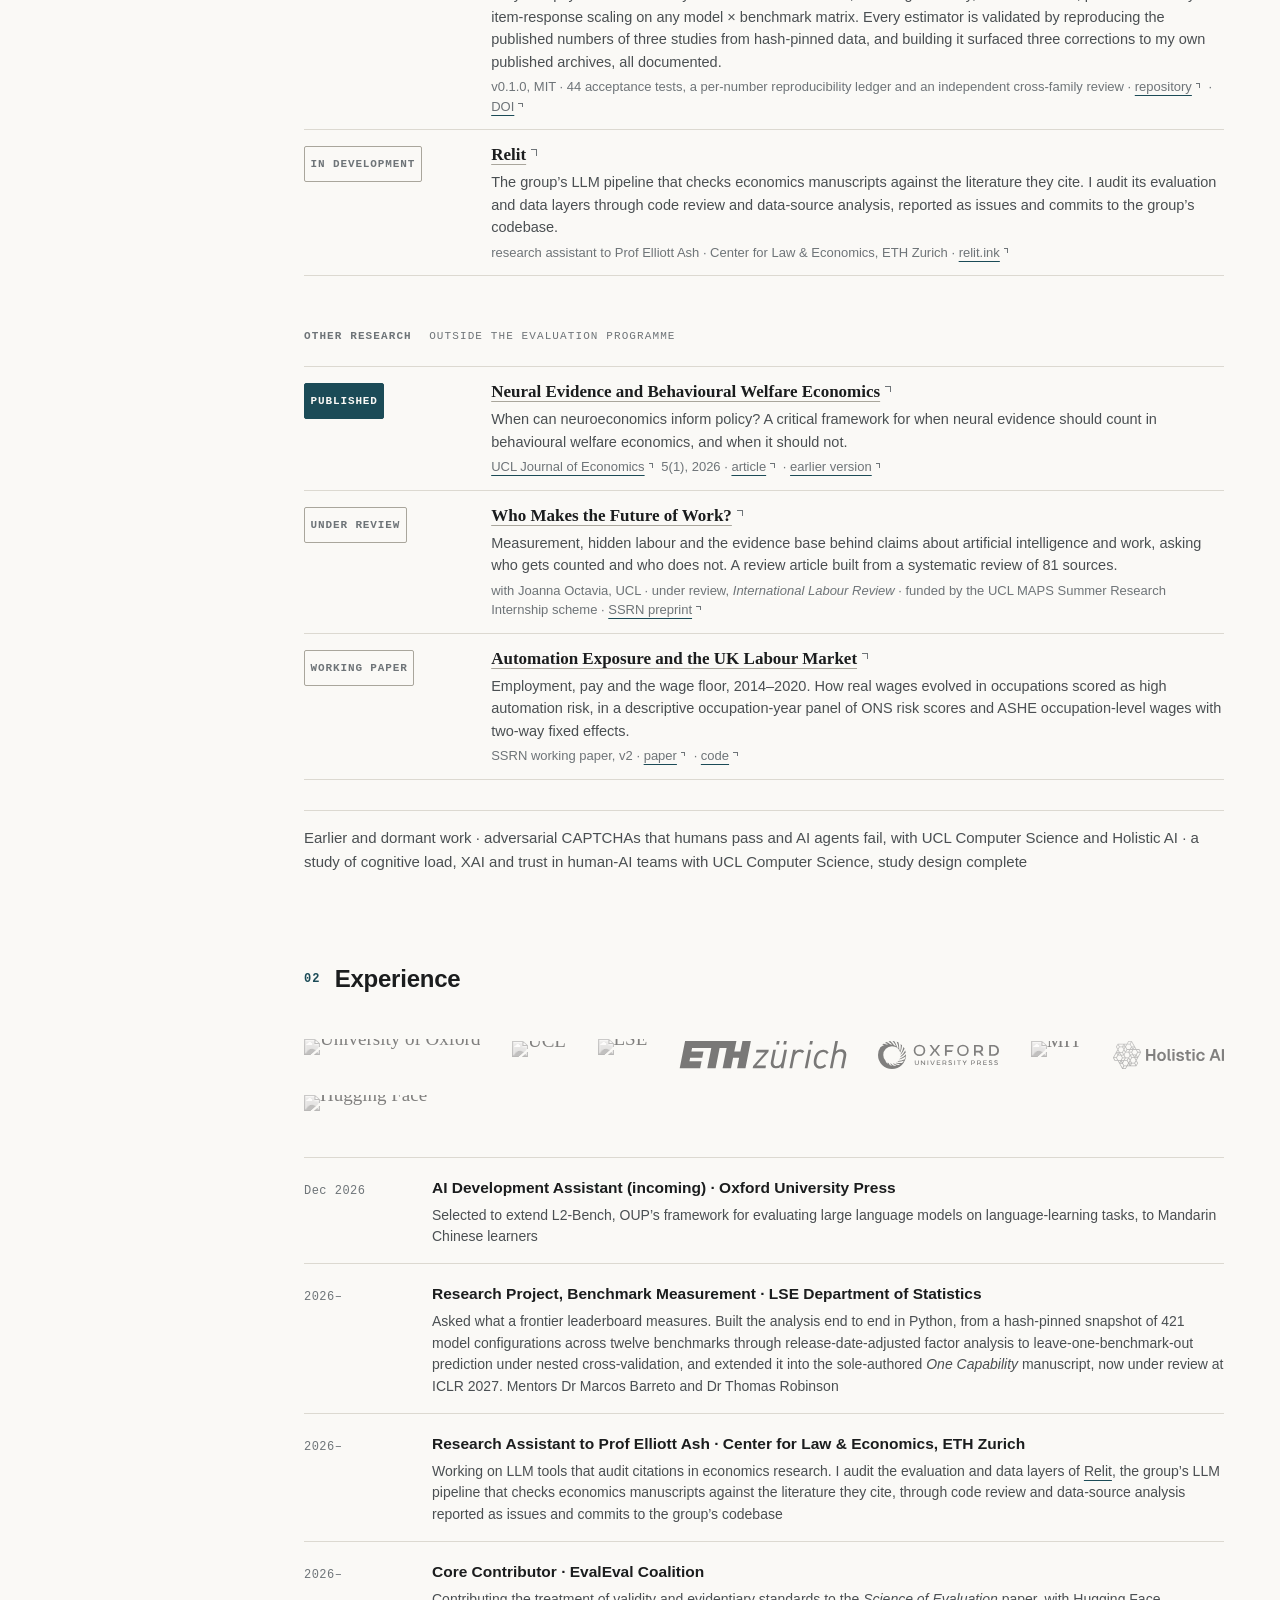
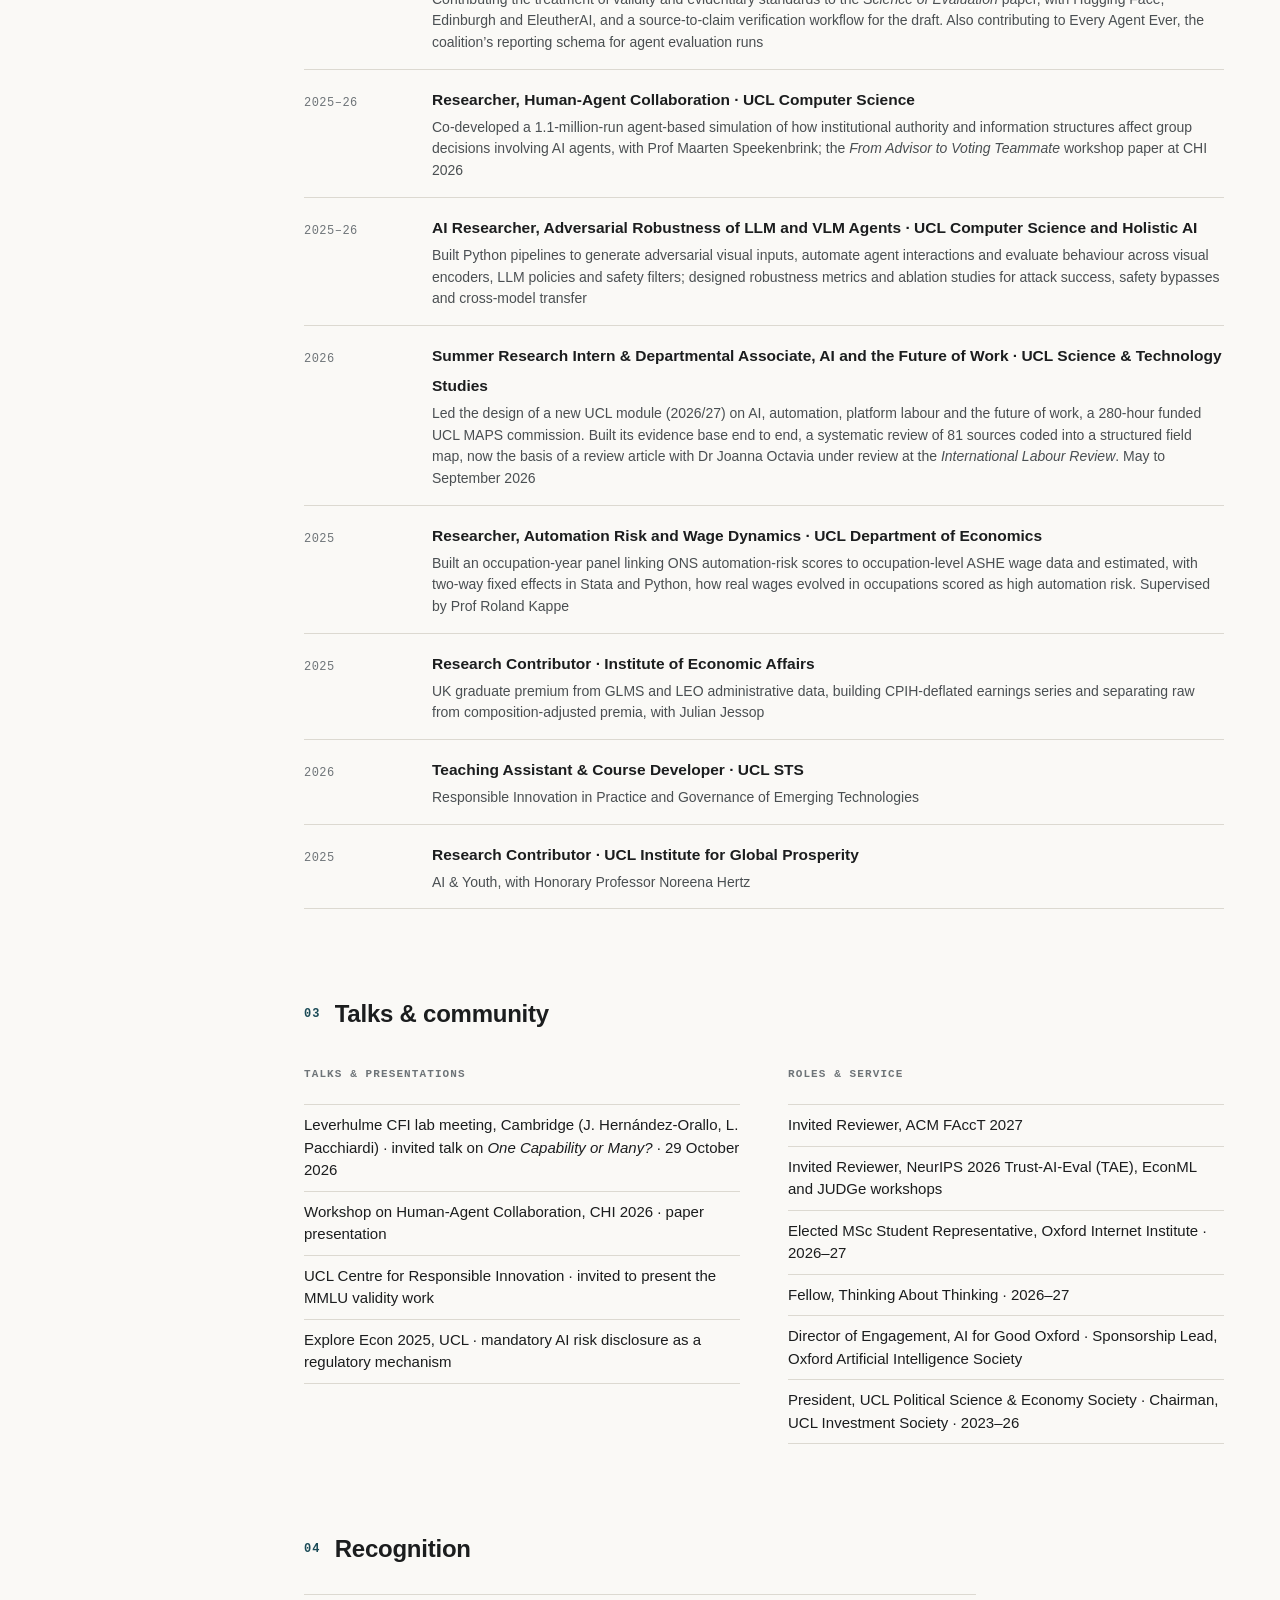
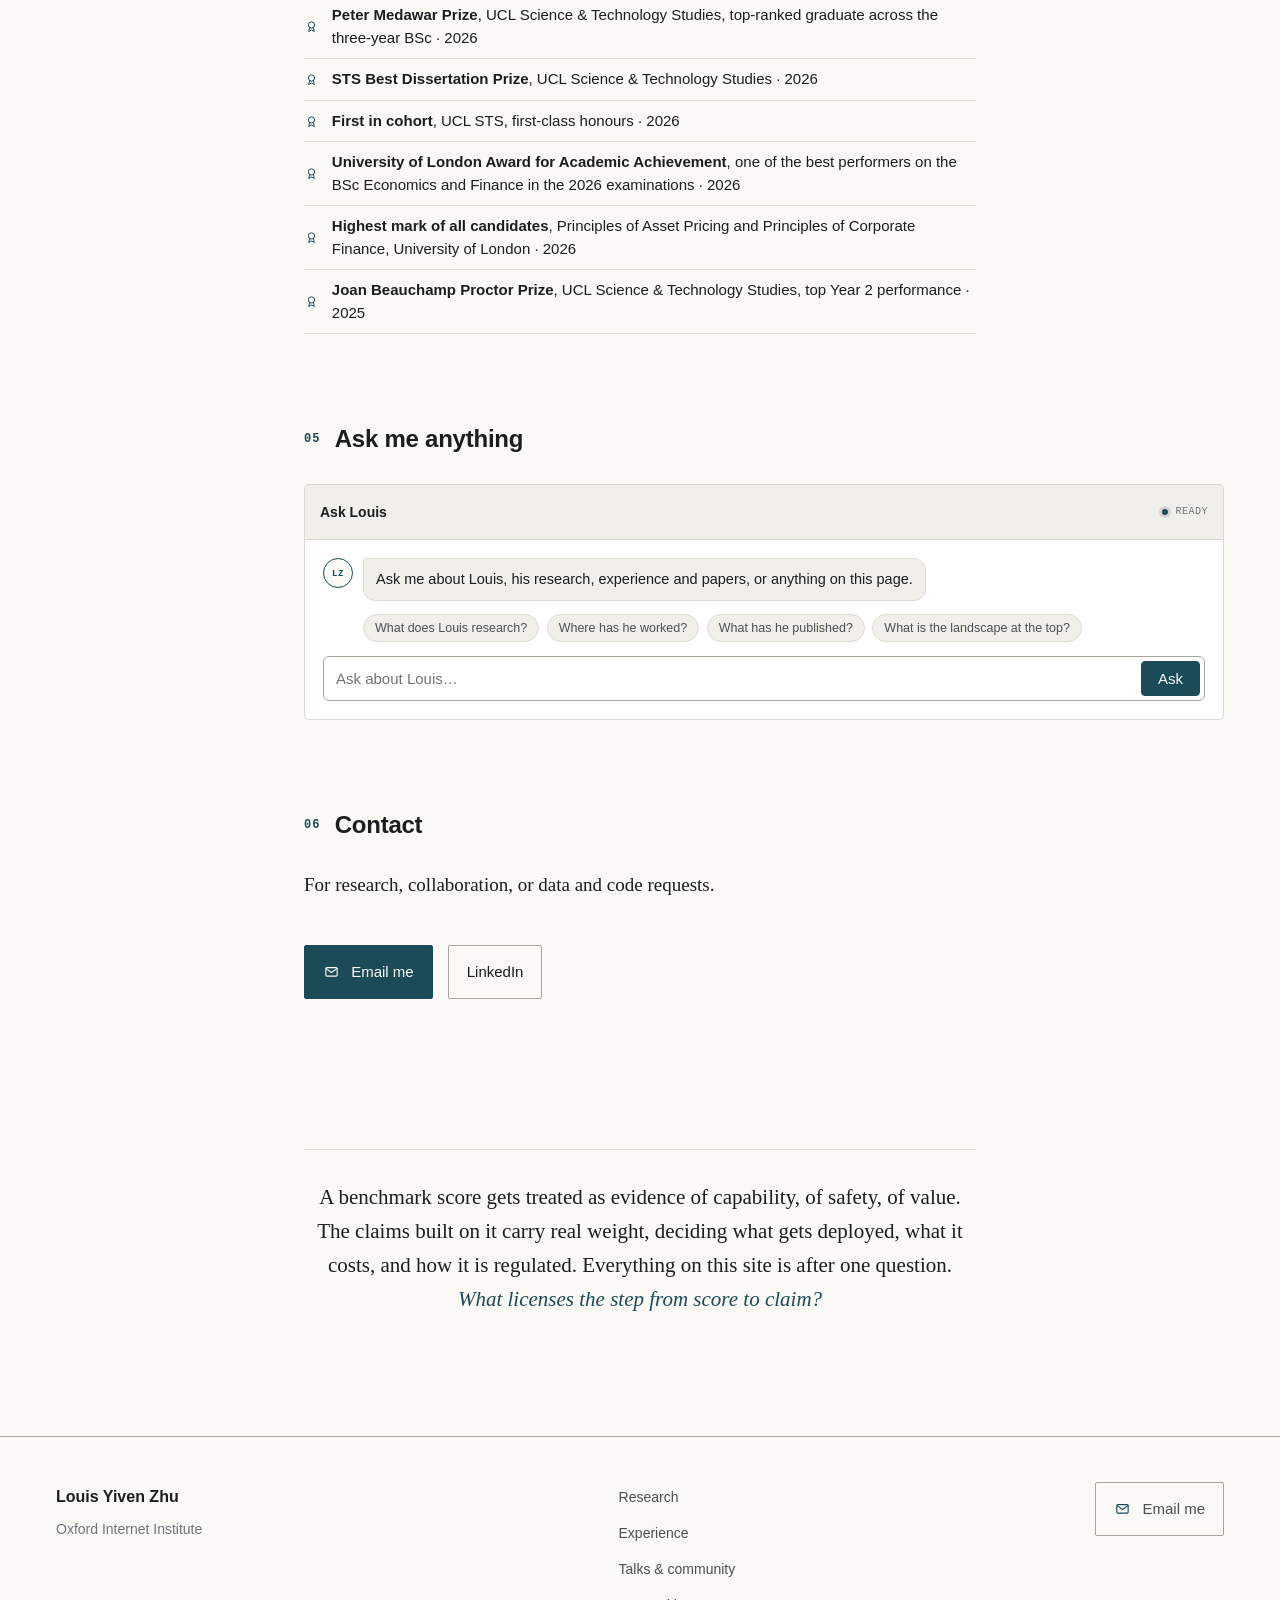
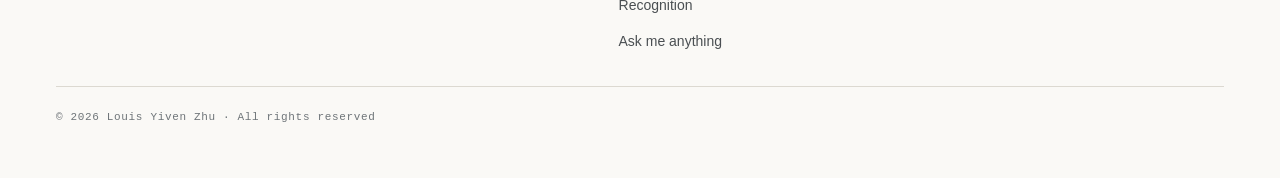
==== commit 7f5a3d49: "Add the Oxford University Press logo to the institutions row The eight logos now spread evenly acros" ====
--- a/index.html
+++ b/index.html
@@ -53,7 +53,7 @@
 <link rel="preload" href="fonts/spectral-600.woff2" as="font" type="font/woff2" crossorigin>
 <link rel="preload" href="fonts/public-sans-var.woff2" as="font" type="font/woff2" crossorigin>
 <link rel="preload" href="fonts/plex-mono-400.woff2" as="font" type="font/woff2" crossorigin>
-<link rel="stylesheet" href="styles.css?v=20261117">
+<link rel="stylesheet" href="styles.css?v=20261117c">
 </head>
 <body id="top">
 
@@ -308,6 +308,7 @@
       <a href="https://www.ucl.ac.uk/" aria-label="UCL"><img src="img/ucl.svg" alt="UCL" class="org"></a>
       <a href="https://www.lse.ac.uk/statistics" aria-label="LSE Department of Statistics"><img src="img/lse.svg" alt="LSE" class="org org-tall"></a>
       <a href="https://lawecon.ethz.ch/group/professors/ash.html" aria-label="ETH Zurich, Center for Law and Economics"><img src="img/eth.svg" alt="ETH Zurich" class="org"></a>
+      <a href="https://corp.oup.com/" aria-label="Oxford University Press"><img src="img/oup.svg" alt="Oxford University Press" class="org"></a>
       <a href="https://micromasters.mit.edu/ds/" aria-label="MITx MicroMasters in Statistics and Data Science"><img src="img/mit.svg" alt="MIT" class="org"></a>
       <a href="https://www.holisticai.com/" aria-label="Holistic AI"><img src="img/holisticai.svg" alt="Holistic AI" class="org"></a>
       <a href="https://evalevalai.com/" aria-label="EvalEval Coalition"><img src="img/hf.svg" alt="Hugging Face" class="org org-tall"></a>
@@ -496,8 +497,8 @@
   <p class="foot-legal">&copy; 2026 Louis Yiven Zhu &middot; All rights reserved</p>
 </footer>
 
-<script src="banner.js?v=20261117"></script>
-<script src="site.js?v=20261117"></script>
-<script src="ask.js?v=20261117"></script>
+<script src="banner.js?v=20261117c"></script>
+<script src="site.js?v=20261117c"></script>
+<script src="ask.js?v=20261117c"></script>
 </body>
 </html>
--- a/styles.css
+++ b/styles.css
@@ -1372,3 +1372,6 @@
 .hero-more a { text-decoration-color: var(--rule-strong); }
 .hero-more a:hover { text-decoration-color: var(--signal); }
 .hero-more em { color: var(--signal); font-style: italic; }
+
+/* eight logos: spread evenly across one row on wide screens */
+@media (min-width: 52rem) { .orgs { justify-content: space-between; gap: 1.5rem; } }
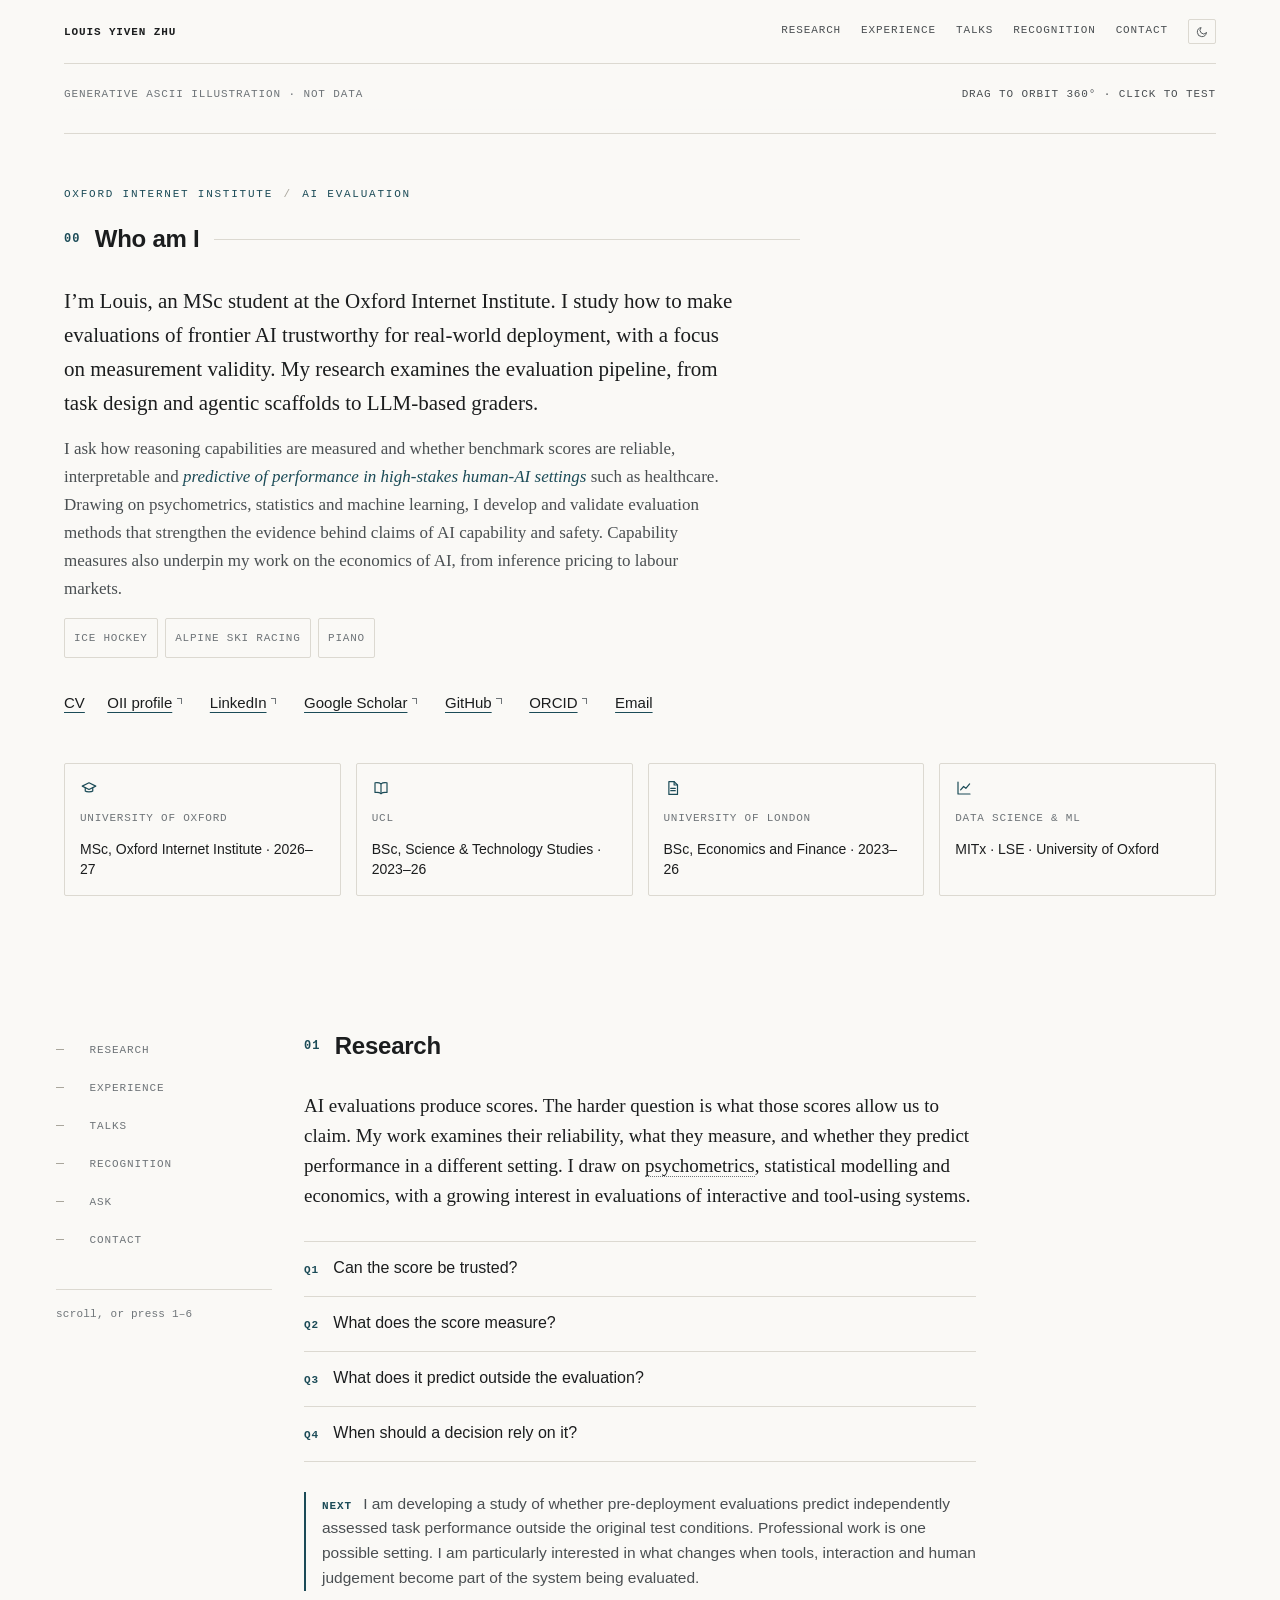
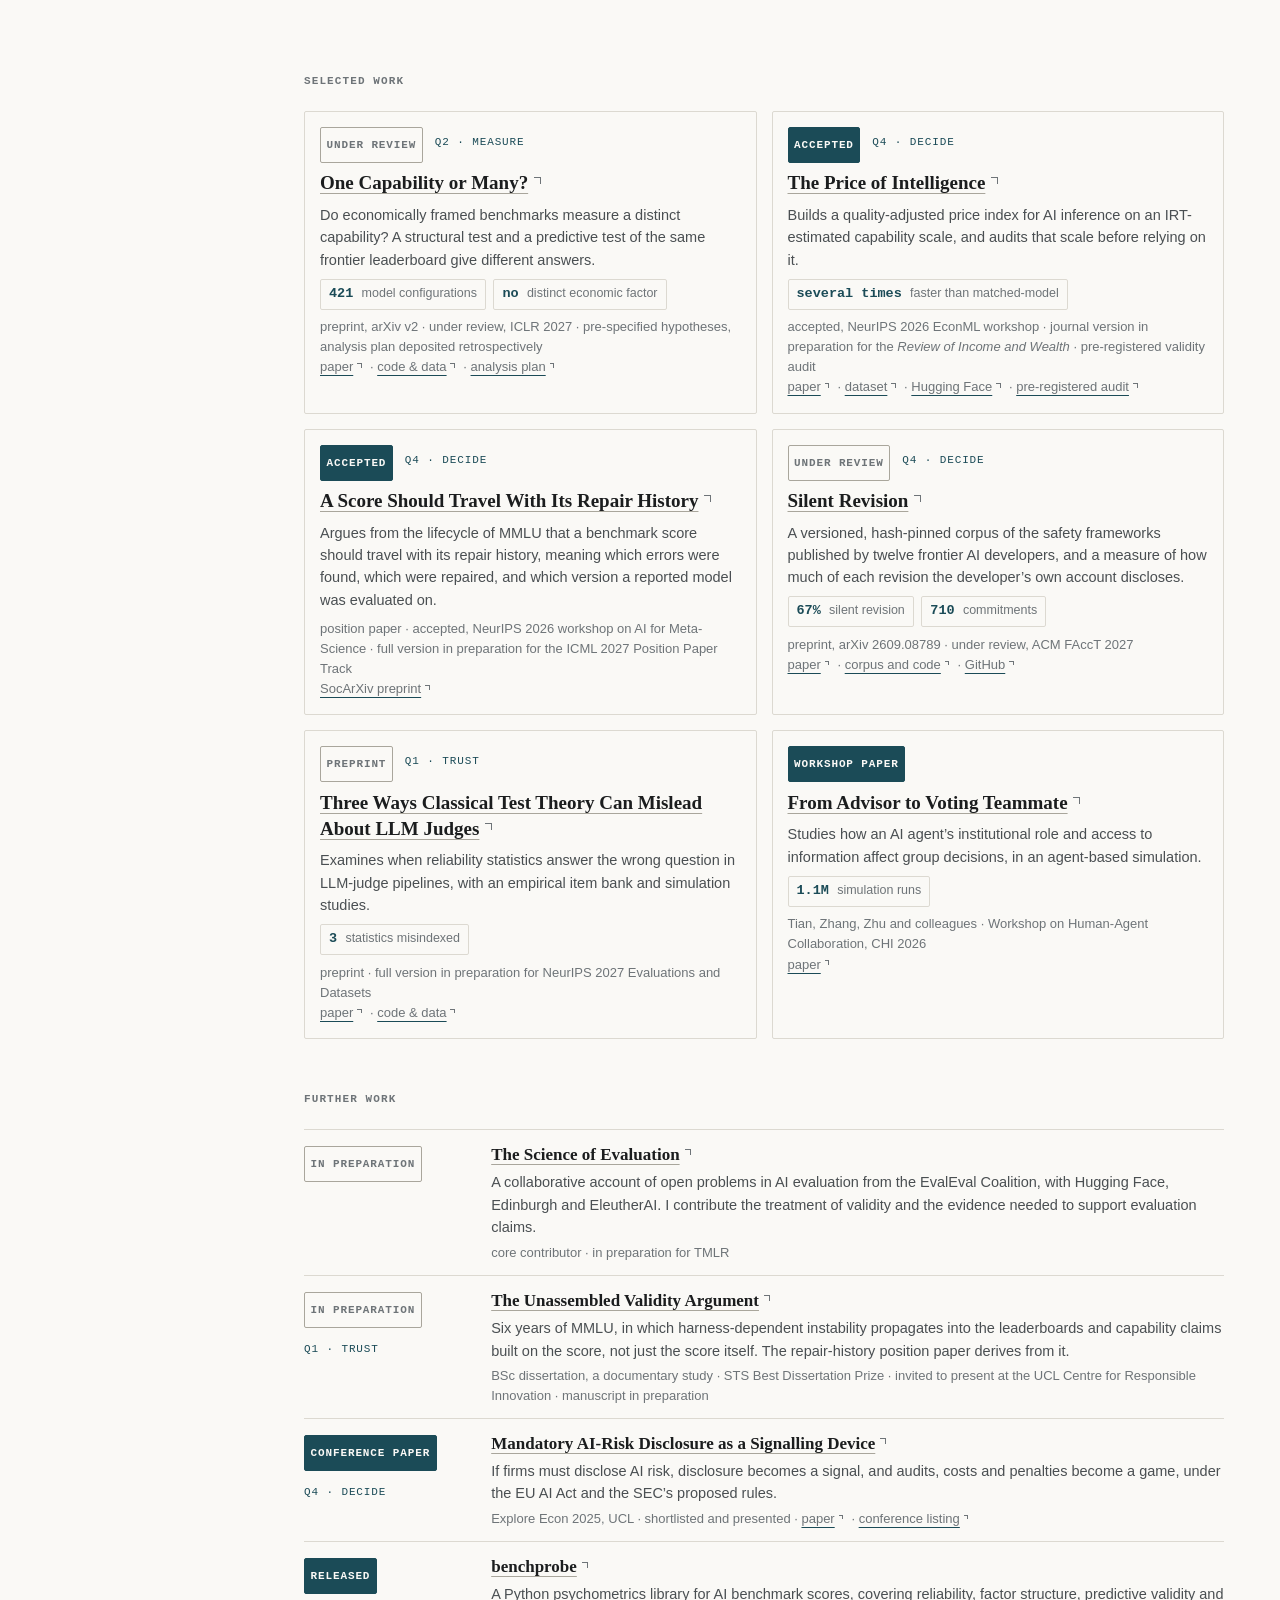
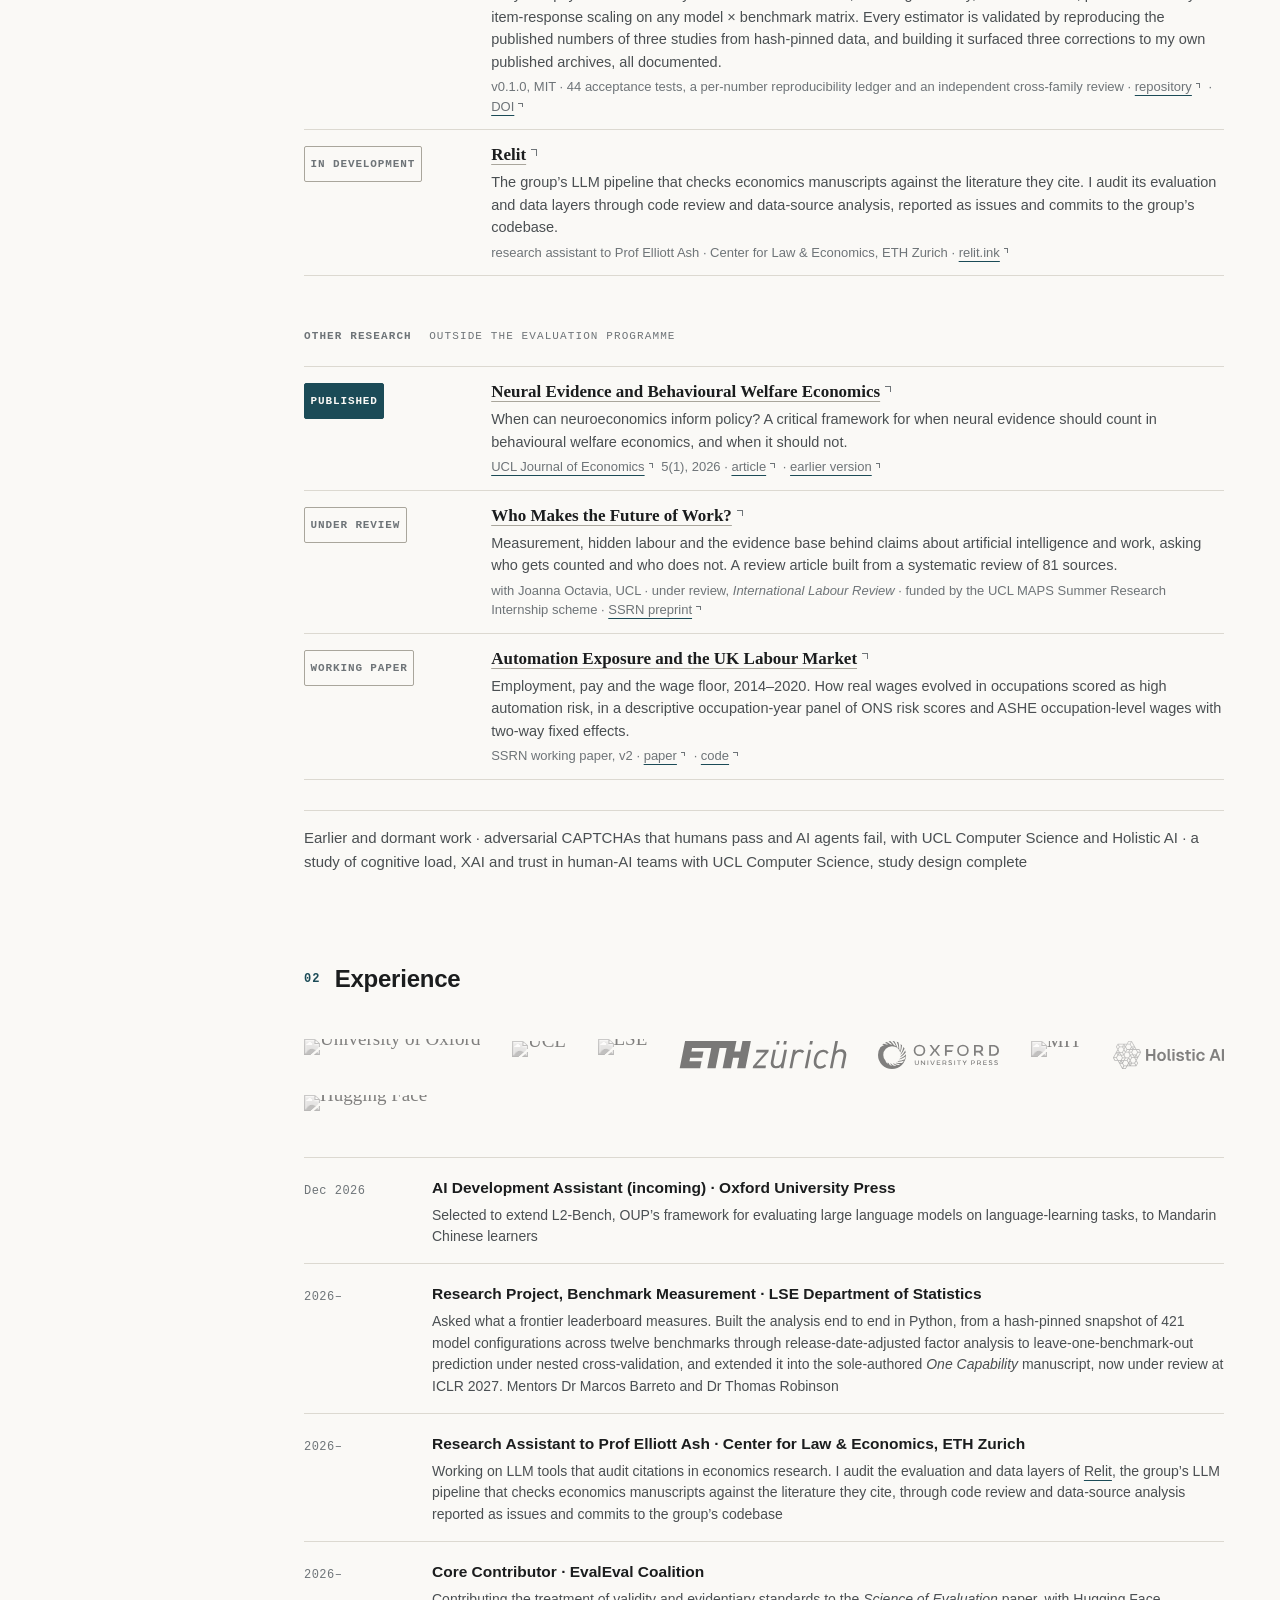
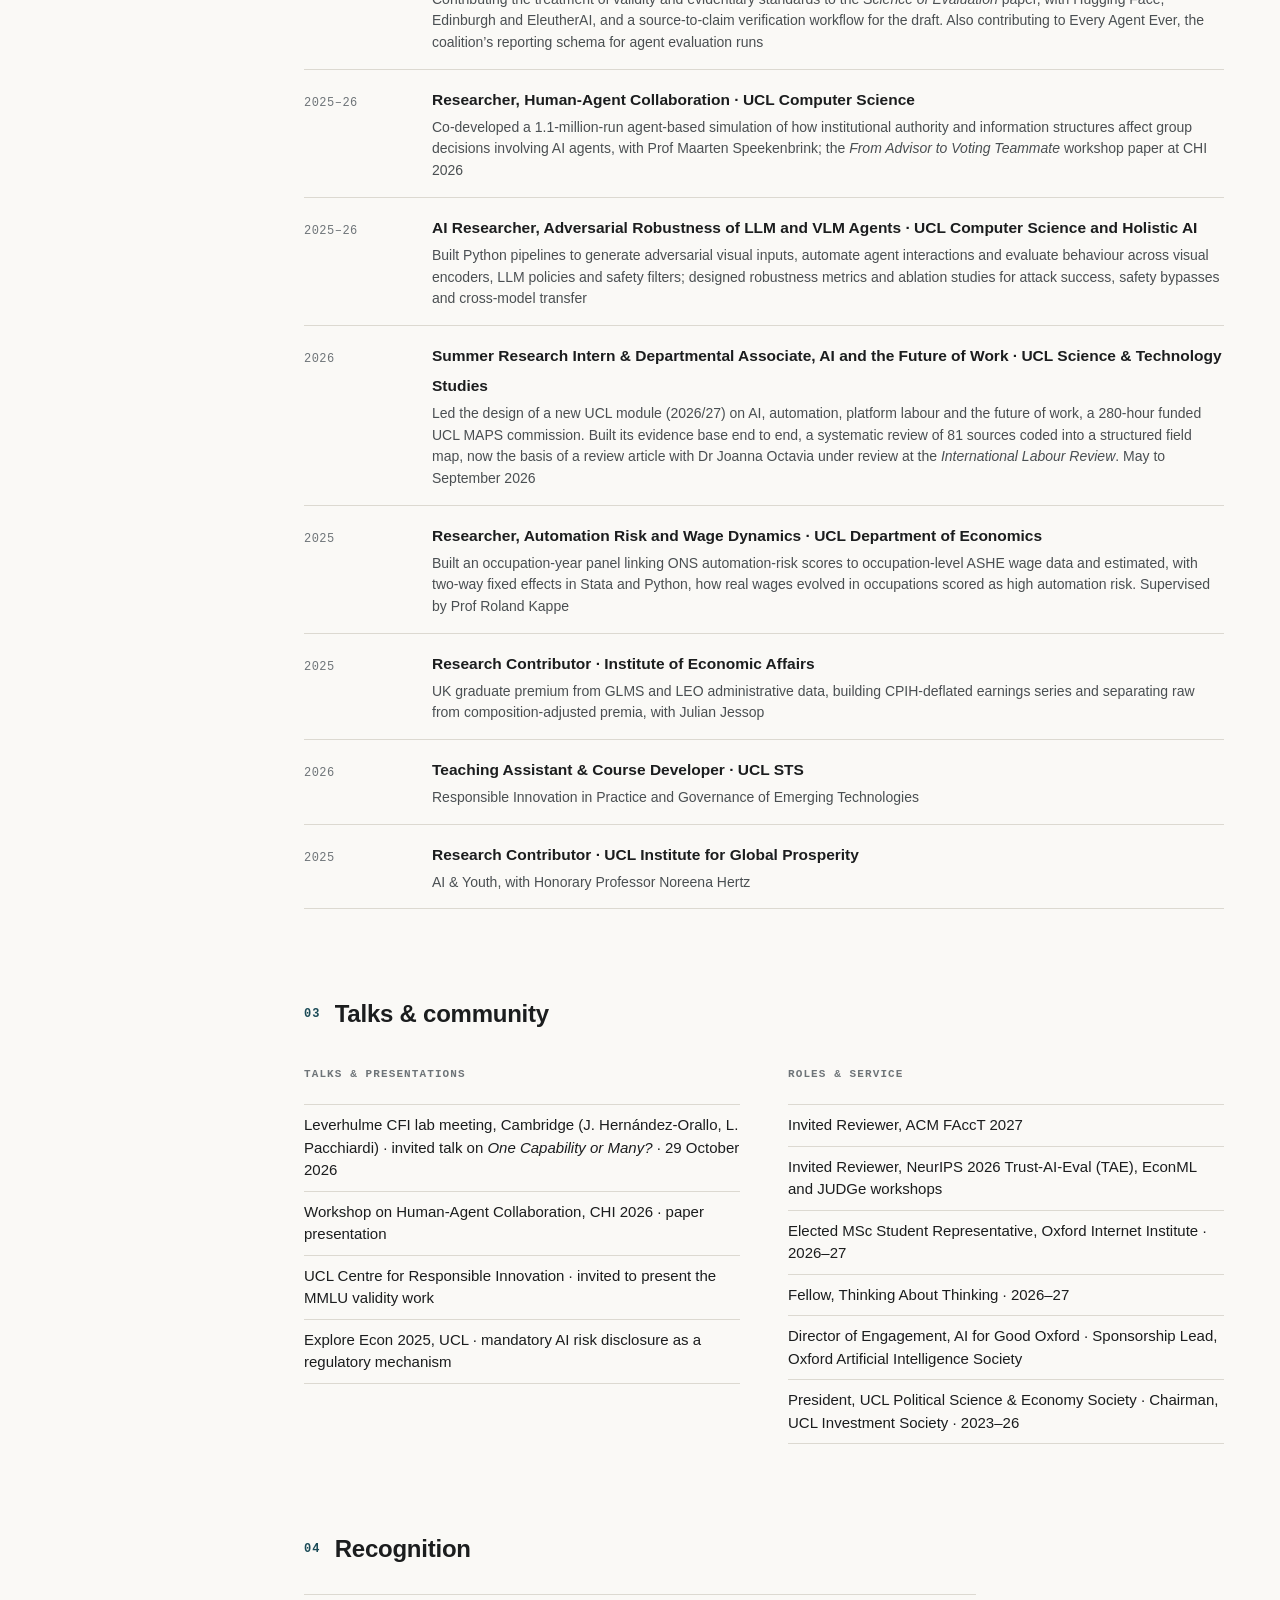
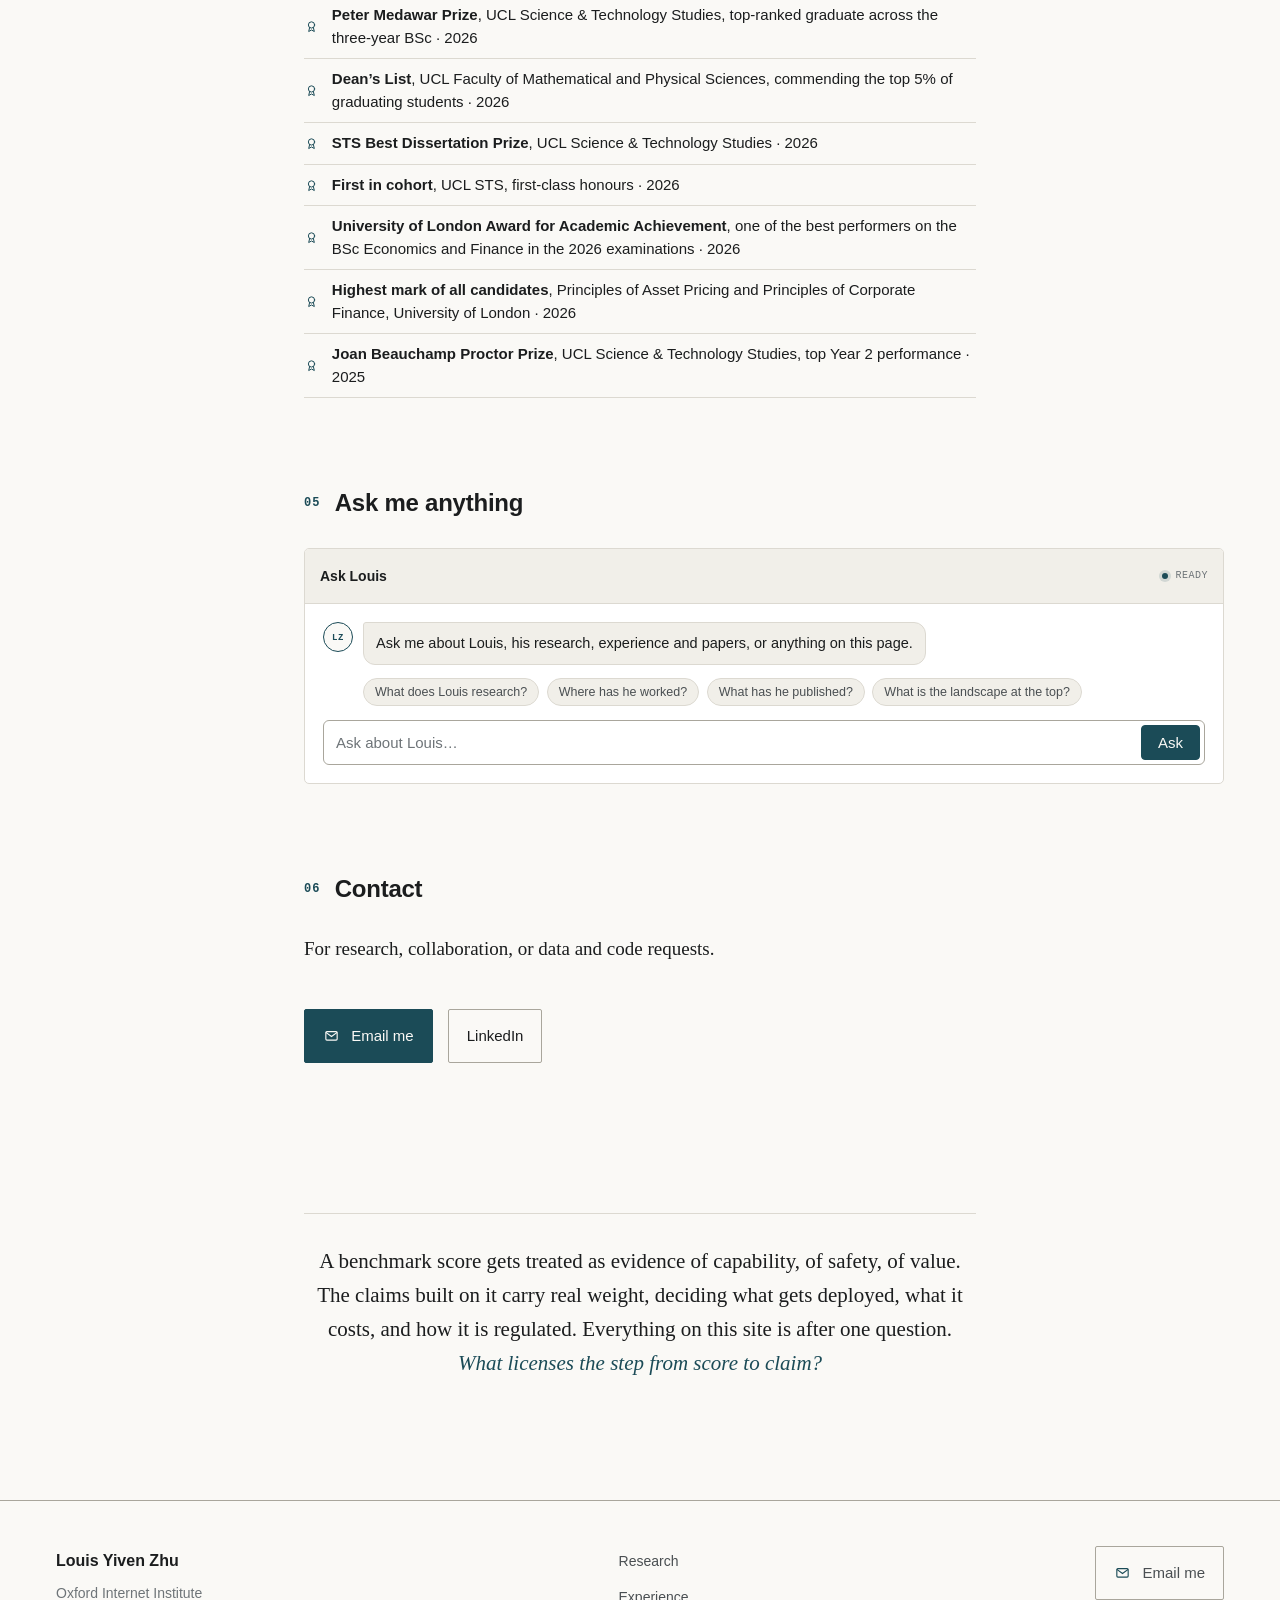
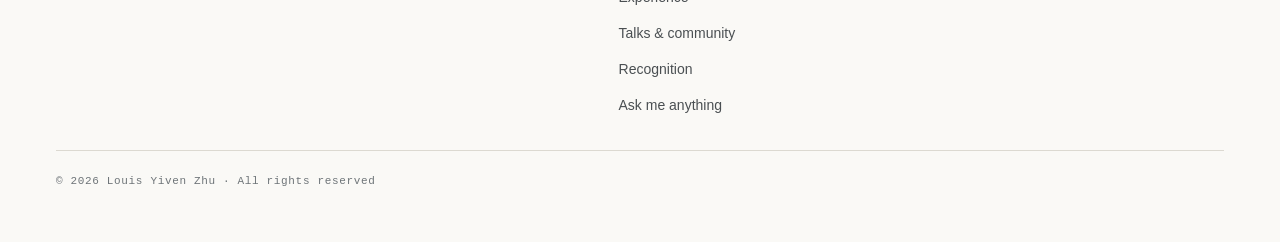
==== commit ec57636b: "Recognition: UCL MAPS Dean's List, 2026" ====
--- a/index.html
+++ b/index.html
@@ -53,7 +53,7 @@
 <link rel="preload" href="fonts/spectral-600.woff2" as="font" type="font/woff2" crossorigin>
 <link rel="preload" href="fonts/public-sans-var.woff2" as="font" type="font/woff2" crossorigin>
 <link rel="preload" href="fonts/plex-mono-400.woff2" as="font" type="font/woff2" crossorigin>
-<link rel="stylesheet" href="styles.css?v=20261117c">
+<link rel="stylesheet" href="styles.css?v=20261117d">
 </head>
 <body id="top">
 
@@ -428,6 +428,7 @@
 
     <ul class="plain-list award-list">
       <li><svg class="icon"><use href="#i-award"/></svg><span><strong>Peter Medawar Prize</strong>, UCL Science &amp; Technology Studies, top-ranked graduate across the three-year BSc &middot; 2026</span></li>
+      <li><svg class="icon"><use href="#i-award"/></svg><span><strong>Dean&rsquo;s List</strong>, UCL Faculty of Mathematical and Physical Sciences, commending the top 5% of graduating students &middot; 2026</span></li>
       <li><svg class="icon"><use href="#i-award"/></svg><span><strong>STS Best Dissertation Prize</strong>, UCL Science &amp; Technology Studies &middot; 2026</span></li>
       <li><svg class="icon"><use href="#i-award"/></svg><span><strong>First in cohort</strong>, UCL STS, first-class honours &middot; 2026</span></li>
       <li><svg class="icon"><use href="#i-award"/></svg><span><strong>University of London Award for Academic Achievement</strong>, one of the best performers on the BSc Economics and Finance in the 2026 examinations &middot; 2026</span></li>
@@ -497,8 +498,8 @@
   <p class="foot-legal">&copy; 2026 Louis Yiven Zhu &middot; All rights reserved</p>
 </footer>
 
-<script src="banner.js?v=20261117c"></script>
-<script src="site.js?v=20261117c"></script>
-<script src="ask.js?v=20261117c"></script>
+<script src="banner.js?v=20261117d"></script>
+<script src="site.js?v=20261117d"></script>
+<script src="ask.js?v=20261117d"></script>
 </body>
 </html>
